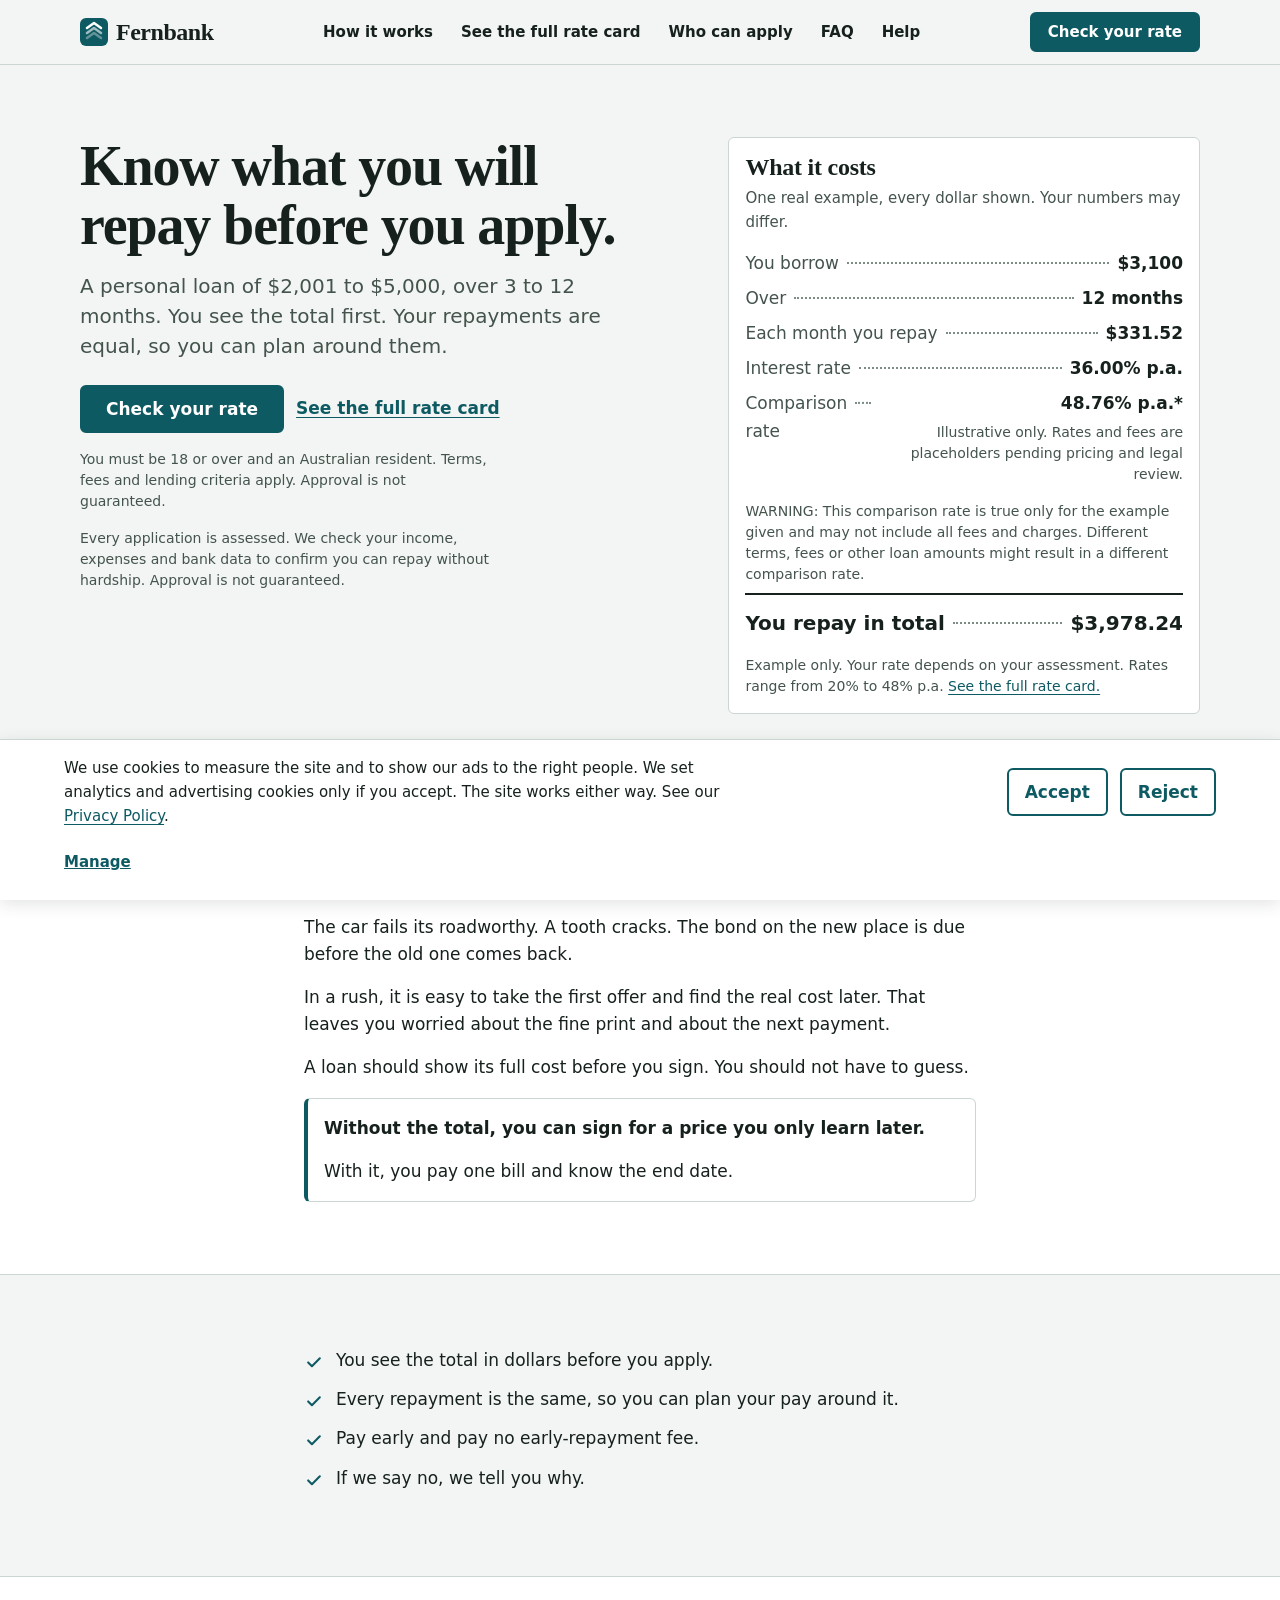
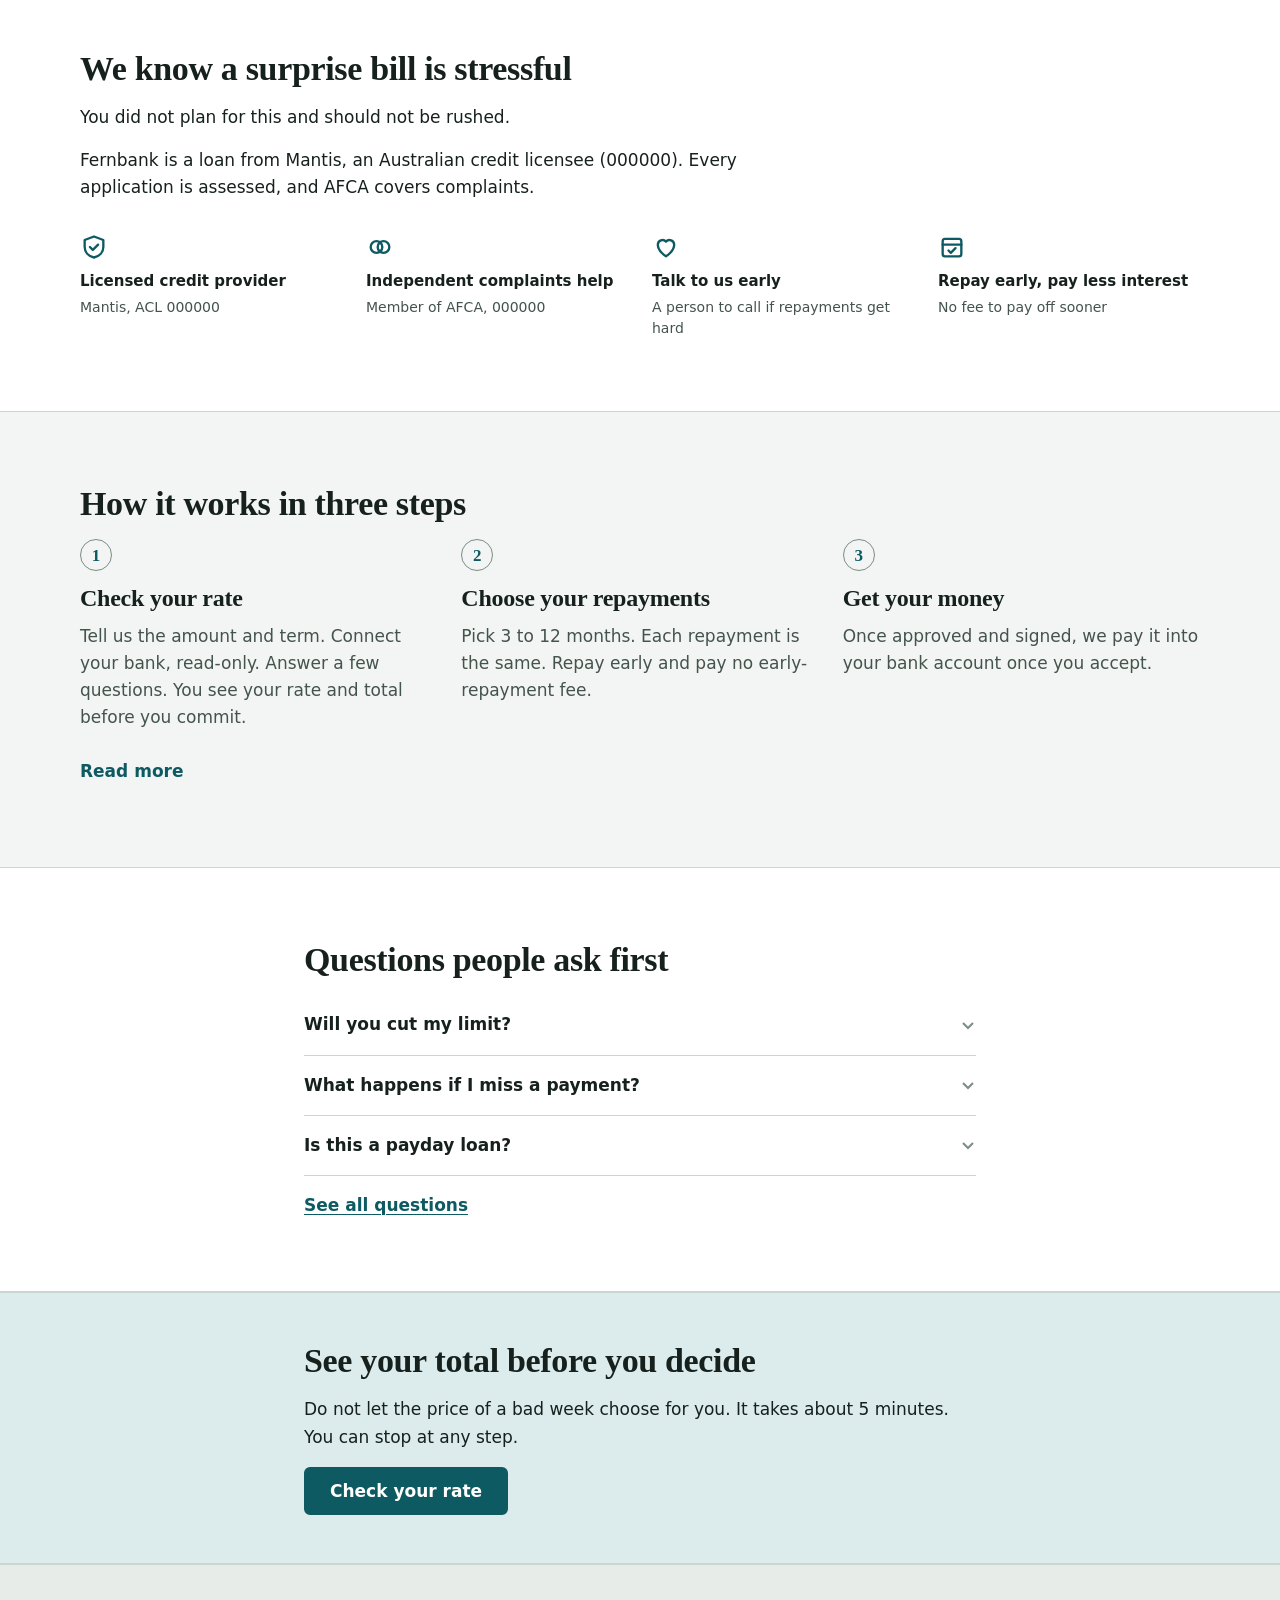
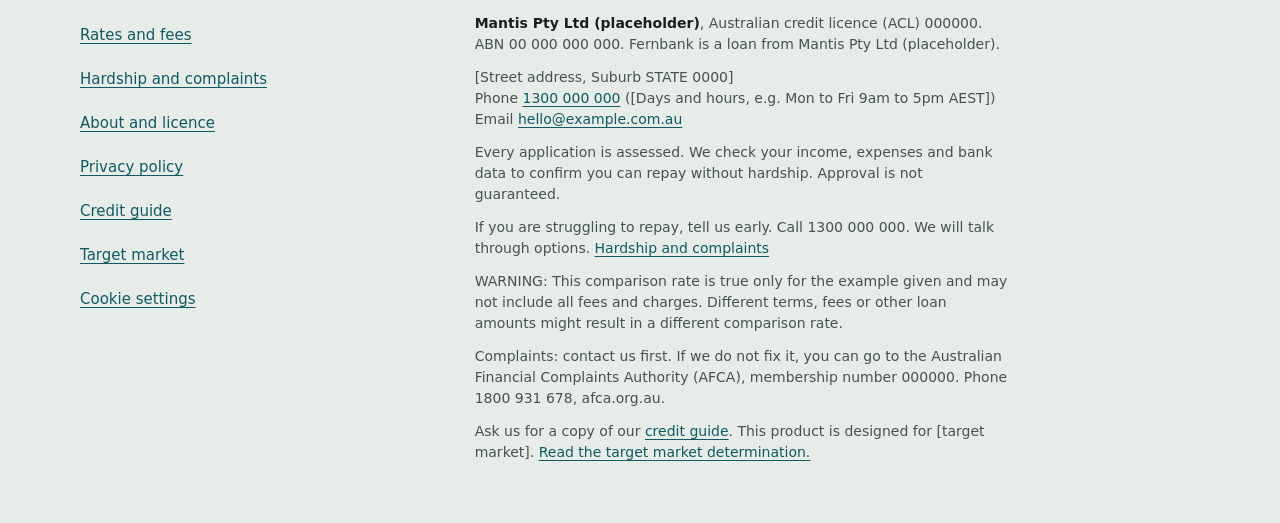
==== docs/index.html @ b968c2d7 "Initial static site: licensed loan landing site for GitHub Pages Spec, design tokens, StoryBrand cop" ====
<!doctype html>
<html lang="en-AU">
<head>
  <meta charset="utf-8">
  <meta name="viewport" content="width=device-width, initial-scale=1, viewport-fit=cover">
  <title>Fernbank personal loan: see the total first</title>
  <meta name="description" content="Borrow $2,001 to $5,000 over 3 to 12 months. See the total you repay before you apply. Every application is assessed.">
  <link rel="canonical" href="https://example.github.io/REPO/">
  <meta property="og:type" content="website">
  <meta property="og:site_name" content="Fernbank">
  <meta property="og:title" content="Fernbank personal loan: see the total first">
  <meta property="og:description" content="Borrow $2,001 to $5,000 over 3 to 12 months. See the total you repay before you apply. Every application is assessed.">
  <meta property="og:url" content="https://example.github.io/REPO/">
  <meta name="twitter:card" content="summary">
  <meta name="referrer" content="strict-origin-when-cross-origin">
  <meta http-equiv="Content-Security-Policy" content="default-src 'self'; script-src 'self' https://connect.facebook.net https://*.googletagmanager.com https://www.googleadservices.com; connect-src 'self' https://www.facebook.com https://*.google-analytics.com https://*.analytics.google.com https://*.googletagmanager.com https://www.google.com https://*.g.doubleclick.net https://www.googleadservices.com https://formspree.io; img-src 'self' data: https://www.facebook.com https://*.google-analytics.com https://*.googletagmanager.com https://www.google.com https://*.g.doubleclick.net https://www.googleadservices.com; style-src 'self' https://fonts.googleapis.com; font-src https://fonts.gstatic.com; base-uri 'self'; form-action 'self' https://formspree.io">
  <link rel="icon" href="data:image/svg+xml,%3Csvg xmlns='http://www.w3.org/2000/svg' viewBox='0 0 64 64'%3E%3Crect width='64' height='64' rx='14' fill='%230E5A63'/%3E%3C/svg%3E">
  <link rel="manifest" href="site.webmanifest">
  <link rel="preconnect" href="https://fonts.googleapis.com">
  <link rel="preconnect" href="https://fonts.gstatic.com" crossorigin>
  <link rel="stylesheet" href="https://fonts.googleapis.com/css2?family=Public+Sans:wght@400;600;700&family=Source+Serif+4:opsz,wght@8..60,600;8..60,700&display=swap">
  <link rel="stylesheet" href="assets/css/tokens.css">
  <link rel="stylesheet" href="assets/css/components.css">
  <script type="application/ld+json">
{
 "@context": "https://schema.org",
 "@type": [
  "Organization",
  "FinancialService"
 ],
 "name": "Fernbank",
 "legalName": "Mantis Pty Ltd (placeholder)",
 "url": "https://example.github.io/REPO/",
 "email": "hello@example.com.au",
 "telephone": "+61-1300-000-000",
 "areaServed": "AU",
 "description": "Personal loans of $2,001 to $5,000 for Australians. Australian credit licence 000000."
}
  </script>
</head>
<body>
<a class="skip-link" href="#main">Skip to main content</a>
<header class="site-header">
  <div class="container site-header__inner">
    <a class="wordmark" href="index.html" data-testid="wordmark"><svg class="wordmark__mark" viewBox="0 0 28 28" aria-hidden="true"><rect width="28" height="28" rx="6"/><g fill="none" stroke-width="2.5" stroke-linecap="round" stroke-linejoin="round"><path d="M7 20l7-5 7 5" opacity=".35"/><path d="M7 15l7-5 7 5" opacity=".6"/><path d="M7 10l7-5 7 5"/></g></svg><span data-cfg="BRAND_NAME">Fernbank</span></a>
    <nav id="site-nav" class="site-nav" aria-label="Main"><ul>
      <li><a href="how-it-works.html">How it works</a></li>
      <li><a href="rates.html">See the full rate card</a></li>
      <li><a href="eligibility.html">Who can apply</a></li>
      <li><a href="faq.html">FAQ</a></li>
      <li><a href="hardship.html">Help</a></li>
    </ul></nav>
    <div class="header-actions">
      <a class="btn btn--primary btn--sm" href="apply.html" data-cta="header-check-rate" data-testid="cta-header">Check your rate</a>
      <button type="button" class="nav-toggle" aria-expanded="false" aria-controls="site-nav" aria-label="Menu" data-testid="nav-toggle"><span class="nav-toggle__bar"></span><span class="nav-toggle__bar"></span><span class="nav-toggle__bar"></span></button>
    </div>
  </div>
</header>
<main id="main" tabindex="-1">
<section class="hero" data-testid="hero"><div class="container hero__grid">
  <div>
    <h1 class="display hero__title">Know what you will repay before you apply.</h1>
    <p class="lede hero__sub">A personal loan of $2,001 to $5,000, over 3 to 12 months. You see the total first. Your repayments are equal, so you can plan around them.</p>
    <!-- [PLACEHOLDER: "equal" assumes monthly repayments] -->
    <div class="hero__actions">
      <a class="btn btn--primary btn--block" href="apply.html" data-cta="hero-check-rate" data-testid="cta-hero">Check your rate</a>
      <a class="link-more" href="rates.html" data-cta="hero-rate-card" data-testid="cta-rate-card">See the full rate card</a>
    </div>
    <p class="hero__note" data-testid="eligibility-statement">You must be 18 or over and an Australian resident. Terms, fees and lending criteria apply. Approval is not guaranteed.</p>
    <p class="hero__note" data-testid="responsible-lending">Every application is assessed. We check your income, expenses and bank data to confirm you can repay without hardship. Approval is not guaranteed.</p>
    <!-- Add "Checking your rate will not affect your credit score" only if Mantis confirms it (open item 6). -->
  </div>
  <div class="cost-strip" data-testid="cost-strip">
    <h2 class="cost-strip__title">What it costs</h2>
    <p class="cost-strip__lead">One real example, every dollar shown. Your numbers may differ.</p>
    <!-- [PLACEHOLDER: all figures are computed in config.js from the spec's rate card] -->
    <dl class="ledger" data-testid="cost-strip-ledger">
  <div class="ledger__row"><dt>You borrow</dt><dd><span data-cfg="EXAMPLE_AMOUNT">$3,100</span></dd></div>
  <div class="ledger__row"><dt>Over</dt><dd><span data-cfg="EXAMPLE_TERM">12 months</span></dd></div>
  <div class="ledger__row"><dt>Each month you repay</dt><dd><span data-cfg="EXAMPLE_MONTHLY">$331.52</span></dd></div>
  <div class="ledger__row"><dt>Interest rate</dt><dd><span data-cfg="RATE_REP">36.00%</span> p.a.</dd></div>
  <div class="ledger__row"><dt>Comparison rate</dt><dd><span data-cfg="COMPARISON_RATE_EXAMPLE">48.76%</span> p.a.* <span class="placeholder-note" data-testid="placeholder-note">Illustrative only. Rates and fees are placeholders pending pricing and legal review.</span></dd></div>
</dl>
    <p class="warn-text" data-testid="comparison-rate-warning">WARNING: This comparison rate is true only for the example given and may not include all fees and charges. Different terms, fees or other loan amounts might result in a different comparison rate.</p>
    <dl class="ledger">
  
</dl>
<dl class="ledger" data-testid="total-repay">
  <div class="ledger__row ledger__row--total"><dt>You repay in total</dt><dd><span data-cfg="EXAMPLE_TOTAL">$3,978.24</span></dd></div>
</dl>
    <p class="cost-strip__foot">Example only. Your rate depends on your assessment. Rates range from <span data-cfg="RATE_MIN">20%</span> to <span data-cfg="RATE_MAX">48%</span> p.a. <a href="rates.html">See the full rate card.</a></p>
  </div>
</div></section>

<section class="section section--surface" data-testid="stakes"><div class="container container--reading">
  <h2>The price of a bad week</h2>
  <p>The car fails its roadworthy. A tooth cracks. The bond on the new place is due before the old one comes back.</p>
  <p>In a rush, it is easy to take the first offer and find the real cost later. That leaves you worried about the fine print and about the next payment.</p>
  <p>A loan should show its full cost before you sign. You should not have to guess.</p>
  <div class="callout">
    <p><strong>Without the total, you can sign for a price you only learn later.</strong></p>
    <p>With it, you pay one bill and know the end date.</p>
  </div>
</div></section>

<section class="section" data-testid="value-stack"><div class="container container--reading">
  <h2 class="visually-hidden">What you get</h2>
  <ul class="tick-list">
    <li>You see the total in dollars before you apply.</li>
    <li>Every repayment is the same, so you can plan your pay around it.</li>
    <li>Pay early and pay no early-repayment fee.</li>
    <li>If we say no, we tell you why.</li>
  </ul>
</div></section>

<section class="section section--surface" data-testid="guide"><div class="container">
  <div class="reading-block">
    <h2>We know a surprise bill is stressful</h2>
    <p>You did not plan for this and should not be rushed.</p>
    <p><span data-cfg="BRAND_NAME">Fernbank</span> is a loan from Mantis, an Australian credit licensee (<span data-cfg="ACL_NUMBER">000000</span>). Every application is assessed, and AFCA covers complaints.</p>
    <!-- Licence appears only here (trust row), in the footer and on the about page. [VERIFY: counsel] No reviews, stars or counts until Mantis supplies verified links (spec s 8). -->
  </div>
  <ul class="trust-row" data-testid="trust-row">
  <li class="trust-item" data-testid="trust-licence"><svg class="trust-item__icon" viewBox="0 0 24 24" aria-hidden="true"><path d="M12 3l8 3v6c0 4.5-3.2 8-8 9-4.8-1-8-4.5-8-9V6z"/><path d="M8.5 12l2.5 2.5L15.5 10"/></svg><strong class="trust-item__title">Licensed credit provider</strong><span class="trust-item__text">Mantis, ACL <span data-cfg="ACL_NUMBER">000000</span></span></li>
  <li class="trust-item" data-testid="trust-afca"><svg class="trust-item__icon" viewBox="0 0 24 24" aria-hidden="true"><circle cx="9" cy="12" r="5"/><circle cx="15" cy="12" r="5"/></svg><strong class="trust-item__title">Independent complaints help</strong><span class="trust-item__text">Member of AFCA, <span data-cfg="AFCA_MEMBER_NO">000000</span></span></li>
  <li class="trust-item" data-testid="trust-hardship"><svg class="trust-item__icon" viewBox="0 0 24 24" aria-hidden="true"><path d="M12 20s-7-4.4-7-10a4 4 0 017-2.6A4 4 0 0119 10c0 5.6-7 10-7 10z"/></svg><strong class="trust-item__title">Talk to us early</strong><span class="trust-item__text">A person to call if repayments get hard</span></li>
  <li class="trust-item" data-testid="trust-repay"><svg class="trust-item__icon" viewBox="0 0 24 24" aria-hidden="true"><rect x="4" y="5" width="16" height="15" rx="2"/><path d="M4 10h16"/><path d="M9 15l2 2 4-4"/></svg><strong class="trust-item__title">Repay early, pay less interest</strong><span class="trust-item__text">No fee to pay off sooner</span></li>
</ul>
  <div class="reviews-placeholder" data-testid="reviews-placeholder"><!-- Reviews component: hidden until Mantis supplies verified Trustpilot or ProductReview links. No quotes, stars or counts. --></div>
</div></section>

<section class="section" data-testid="plan"><div class="container">
  <h2>How it works in three steps</h2>
  <ol class="steps">
    <li class="step"><span class="step__num" aria-hidden="true">1</span><h3 class="step__title">Check your rate</h3><p class="step__text">Tell us the amount and term. Connect your bank, read-only. Answer a few questions. You see your rate and total before you commit.</p></li>
    <li class="step"><span class="step__num" aria-hidden="true">2</span><h3 class="step__title">Choose your repayments</h3><p class="step__text">Pick 3 to 12 months. Each repayment is the same. Repay early and pay no early-repayment fee.</p></li>
    <li class="step"><span class="step__num" aria-hidden="true">3</span><h3 class="step__title">Get your money</h3><p class="step__text">Once approved and signed, <span data-cfg="FUNDS_TIME">we pay it into your bank account once you accept</span>.</p><!-- [PLACEHOLDER: state a time only if measured; else "We pay it into your bank account once you accept."] --></li>
  </ol>
  <details class="read-more reading-block" data-testid="read-more">
    <summary>Read more</summary>
    <p><span data-cfg="BRAND_NAME">Fernbank</span> is a personal loan of $2,001 to $5,000 from Mantis, over 3 to 12 months with equal repayments. Your rate is set from your income and spending, and your credit history where we use it. Every application is assessed. You see the rate, repayment and total before you accept. Repay early with no fee.</p>
    <!-- [open item 6: confirm assessment inputs] -->
  </details>
</div></section>

<section class="section section--surface" data-testid="faq-teaser"><div class="container container--reading">
  <h2>Questions people ask first</h2>
  <details class="faq__item" data-testid="faq-item">
  <summary class="faq__q"><span>Will you cut my limit?</span><svg class="faq__chevron" viewBox="0 0 16 16" aria-hidden="true"><path d="M3 6l5 5 5-5"/></svg></summary>
  <div class="faq__a"><p>No. Your loan amount is set in your contract. We cannot reduce it or call it back once you accept, as long as you keep to the contract.</p></div><!-- [VERIFY: counsel] -->
</details>
<details class="faq__item" data-testid="faq-item">
  <summary class="faq__q"><span>What happens if I miss a payment?</span><svg class="faq__chevron" viewBox="0 0 16 16" aria-hidden="true"><path d="M3 6l5 5 5-5"/></svg></summary>
  <div class="faq__a"><p>Tell us early. Call <span data-cfg="PHONE">1300 000 000</span>. You may pay a late fee of <span data-cfg="LATE_FEE">[$ amount, or None]</span> and interest on the unpaid amount. We will talk through options, such as a new date. You can go to AFCA if you disagree.</p></div><!-- [PLACEHOLDER fees; OPS options] -->
</details>
<details class="faq__item" data-testid="faq-item">
  <summary class="faq__q"><span>Is this a payday loan?</span><svg class="faq__chevron" viewBox="0 0 16 16" aria-hidden="true"><path d="M3 6l5 5 5-5"/></svg></summary>
  <div class="faq__a"><p>It is a personal loan of $2,001 to $5,000 over 3 to 12 months, with equal repayments. You repay it with interest and fees. It is not an advance on your next pay.</p></div><!-- [VERIFY: counsel before any flat "No"] -->
</details>
  <p class="faq-more"><a class="link-more" href="faq.html">See all questions</a></p>
</div></section>

<section class="cta-band" data-testid="cta-band"><div class="container container--reading">
  <h2>See your total before you decide</h2>
  <p>Do not let the price of a bad week choose for you. It takes about <span data-cfg="APPLY_MINUTES">5</span> minutes. You can stop at any step. <!-- [PLACEHOLDER: measure the minutes] --></p>
  <a class="btn btn--primary" href="apply.html" data-cta="closing" data-testid="cta-closing">Check your rate</a>
</div></section>
</main>
<footer class="site-footer" data-testid="site-footer">
  <div class="container footer__grid">
    <div class="footer__links">
      <nav aria-label="Footer"><ul>
        <li><a href="rates.html">Rates and fees</a></li>
        <li><a href="hardship.html">Hardship and complaints</a></li>
        <li><a href="about.html">About and licence</a></li>
        <li><a href="privacy.html">Privacy policy</a></li>
        <li><a href="credit-guide.html">Credit guide</a></li>
        <li><a href="tmd.html">Target market</a></li>
        <li><button type="button" data-consent-open data-testid="cookie-settings">Cookie settings</button></li>
      </ul></nav>
    </div>
    <div class="footer__legal">
      <p data-testid="footer-licence"><strong><span data-cfg="LEGAL_ENTITY">Mantis Pty Ltd (placeholder)</span></strong>, Australian credit licence (ACL) <span data-cfg="ACL_NUMBER">000000</span>. ABN <span data-cfg="ABN">00 000 000 000</span>. <span data-cfg="BRAND_NAME">Fernbank</span> is a loan from <span data-cfg="LEGAL_ENTITY">Mantis Pty Ltd (placeholder)</span>.</p>
      <address><span data-cfg="ADDRESS">[Street address, Suburb STATE 0000]</span><br>Phone <a href="tel:1300000000" data-cfg-href="tel:{PHONE_TEL}"><span data-cfg="PHONE">1300 000 000</span></a> (<span data-cfg="HOURS">[Days and hours, e.g. Mon to Fri 9am to 5pm AEST]</span>)<br>Email <a href="mailto:hello@example.com.au" data-cfg-href="mailto:{EMAIL}"><span data-cfg="EMAIL">hello@example.com.au</span></a></address>
      <p data-testid="footer-assessment">Every application is assessed. We check your income, expenses and bank data to confirm you can repay without hardship. Approval is not guaranteed.</p>
      <p data-testid="footer-hardship">If you are struggling to repay, tell us early. Call <span data-cfg="PHONE">1300 000 000</span>. We will talk through options. <a href="hardship.html">Hardship and complaints</a></p>
      <p data-testid="footer-warning">WARNING: This comparison rate is true only for the example given and may not include all fees and charges. Different terms, fees or other loan amounts might result in a different comparison rate.</p>
      <p data-testid="footer-afca">Complaints: contact us first. If we do not fix it, you can go to the Australian Financial Complaints Authority (AFCA), membership number <span data-cfg="AFCA_MEMBER_NO">000000</span>. Phone <span data-cfg="AFCA_PHONE">1800 931 678</span>, <span data-cfg="AFCA_WEB">afca.org.au</span>. <!-- [VERIFY: AFCA details before publishing] --></p>
      <p data-testid="footer-tmd">Ask us for a copy of our <a href="credit-guide.html">credit guide</a>. This product is designed for [target market]. <a href="tmd.html">Read the target market determination.</a> <!-- [PLACEHOLDER: target market text from the final TMD; VERIFY: counsel] --></p>
    </div>
  </div>
</footer>
<div class="consent" role="dialog" aria-label="Cookies" data-consent-banner data-testid="consent-banner" hidden>
  <div class="consent__inner">
    <p>We use cookies to measure the site and to show our ads to the right people. We set analytics and advertising cookies only if you accept. The site works either way. See our <a href="privacy.html">Privacy Policy</a>.</p>
    <!-- [VERIFY: counsel] consent wording -->
    <div class="consent__buttons">
      <button type="button" class="btn btn--secondary" data-consent="accept" data-testid="consent-accept">Accept</button>
      <button type="button" class="btn btn--secondary" data-consent="reject" data-testid="consent-reject">Reject</button>
    </div>
    <button type="button" class="consent__manage" data-consent="manage" aria-expanded="false" data-testid="consent-manage">Manage</button>
    <div class="consent__prefs" data-consent-prefs hidden>
      <div class="check"><input type="checkbox" id="consent-analytics"><label for="consent-analytics">Analytics</label></div>
      <div class="check"><input type="checkbox" id="consent-ads"><label for="consent-ads">Advertising</label></div>
      <button type="button" class="btn btn--secondary" data-consent="save" data-testid="consent-save">Save choices</button>
    </div>
  </div>
</div>
<script src="assets/js/config.js" defer></script>
<script src="assets/js/analytics.js" defer></script>
</body>
</html>
---- docs/assets/css/tokens.css ----
/* Fernbank design tokens and base styles. Brand name is a placeholder: it appears only in HTML/JS config, never here.
   Fonts are loaded by <link> in each page head (see team/02_design_system.md), not @import, to avoid a render-blocking chain.
   Component layout lives in a second file (components.css). */

:root {
  color-scheme: light dark;

  /* Colour: light. Neutrals lean green-grey (hue ~150). Contrast ratios are in team/02_design_system.md. */
  --bg: #F2F5F3;
  --surface: #FFFFFF;
  --surface-sunk: #E7ECE9;
  --text: #16211D;
  --text-2: #44544C;
  --border: #CBD6D0;
  --border-strong: #7C8D84;      /* 3:1 on --bg: input borders, icons */
  --accent: #0E5A63;             /* primary actions, links */
  --accent-hover: #0A4850;
  --accent-ink: #FFFFFF;         /* label on --accent */
  --accent-text: #0E5A63;        /* accent used as text on --bg/--surface */
  --accent-soft: #DCEBEC;
  --success: #1B6B3A;
  --success-bg: #E3F1E7;
  --warning: #7A4A00;
  --warning-bg: #FBEED2;
  --danger: #A32B20;             /* form errors; not a brand colour */
  --danger-bg: #FBE6E3;
  --chart-neutral: #6F8178;
  --focus: #0E5A63;
  --overlay: rgba(22, 33, 29, 0.5);

  /* Type */
  --font-body: "Public Sans", system-ui, -apple-system, "Segoe UI", Roboto, "Helvetica Neue", Arial, sans-serif;
  --font-display: "Source Serif 4", "Iowan Old Style", Georgia, "Times New Roman", serif;
  --fs-xs: 0.875rem;   /* 14px: legal text never goes below this */
  --fs-sm: 0.9375rem;
  --fs-base: 1.0625rem;
  --fs-lg: 1.25rem;
  --fs-h3: 1.375rem;
  --fs-h2: 1.75rem;
  --fs-h1: 2.125rem;
  --fs-display: 2.5rem;
  --lh-tight: 1.15;
  --lh-snug: 1.3;
  --lh-body: 1.6;
  --measure: 66ch;

  /* Spacing (4px base) */
  --space-1: 0.25rem;
  --space-2: 0.5rem;
  --space-3: 0.75rem;
  --space-4: 1rem;
  --space-5: 1.5rem;
  --space-6: 2rem;
  --space-7: 3rem;
  --space-8: 4.5rem;
  --space-9: 6rem;

  /* Shape and layout */
  --radius: 6px;
  --border-width: 1px;
  --shadow-pop: 0 4px 16px rgba(22, 33, 29, 0.12);  /* the only shadow: menus, banner, dialogs */
  --container-max: 72rem;
  --reading-max: 44rem;
  --gutter: max(1rem, env(safe-area-inset-left, 0px));
  --gutter-r: max(1rem, env(safe-area-inset-right, 0px));
  --tap: 3rem;          /* 48px minimum target height */
  --ease: 160ms ease-out;
}

/* Dark: follows the system unless the page is forced light. */
@media (prefers-color-scheme: dark) {
  :root:not([data-theme="light"]) {
    --bg: #101714;
    --surface: #18211D;
    --surface-sunk: #0C120F;
    --text: #E8EFEB;
    --text-2: #A9B8B0;
    --border: #2B3832;
    --border-strong: #6A7C73;
    --accent: #5FC1CB;
    --accent-hover: #86D3DB;
    --accent-ink: #0B1512;
    --accent-text: #5FC1CB;
    --accent-soft: #17313A;
    --success: #7FD39A;
    --success-bg: #16301F;
    --warning: #F0C46A;
    --warning-bg: #33260A;
    --danger: #FF9A8E;
    --danger-bg: #3A1814;
    --chart-neutral: #8A9C93;
    --focus: #86D3DB;
    --overlay: rgba(0, 0, 0, 0.6);
    --shadow-pop: 0 4px 16px rgba(0, 0, 0, 0.5);
  }
}
:root[data-theme="dark"] {
  --bg: #101714;
  --surface: #18211D;
  --surface-sunk: #0C120F;
  --text: #E8EFEB;
  --text-2: #A9B8B0;
  --border: #2B3832;
  --border-strong: #6A7C73;
  --accent: #5FC1CB;
  --accent-hover: #86D3DB;
  --accent-ink: #0B1512;
  --accent-text: #5FC1CB;
  --accent-soft: #17313A;
  --success: #7FD39A;
  --success-bg: #16301F;
  --warning: #F0C46A;
  --warning-bg: #33260A;
  --danger: #FF9A8E;
  --danger-bg: #3A1814;
  --chart-neutral: #8A9C93;
  --focus: #86D3DB;
  --overlay: rgba(0, 0, 0, 0.6);
  --shadow-pop: 0 4px 16px rgba(0, 0, 0, 0.5);
}

@media (min-width: 48em) {
  :root {
    --fs-h3: 1.5rem;
    --fs-h2: 2.125rem;
    --fs-h1: 2.75rem;
    --fs-display: 3.5rem;
  }
}

/* Base */
*, *::before, *::after { box-sizing: border-box; }

html {
  -webkit-text-size-adjust: 100%;
  text-size-adjust: 100%;
  scroll-padding-top: 5rem;
}

body {
  margin: 0;
  min-width: 20rem;
  overflow-x: hidden;
  background: var(--bg);
  color: var(--text);
  font-family: var(--font-body);
  font-size: var(--fs-base);
  line-height: var(--lh-body);
  font-variant-numeric: tabular-nums;
  -webkit-font-smoothing: antialiased;
}

img, svg, video { max-width: 100%; height: auto; }
svg { flex-shrink: 0; }

h1, h2, h3, h4 {
  margin: 0 0 var(--space-4);
  font-family: var(--font-display);
  font-weight: 700;
  letter-spacing: -0.01em;
  color: var(--text);
  text-wrap: balance;
}
h1 { font-size: var(--fs-h1); line-height: var(--lh-tight); }
h2 { font-size: var(--fs-h2); line-height: var(--lh-tight); }
h3 { font-size: var(--fs-h3); line-height: var(--lh-snug); font-weight: 600; }
h4 { font-size: var(--fs-lg); line-height: var(--lh-snug); font-weight: 600; }
.display { font-size: var(--fs-display); line-height: 1.05; letter-spacing: -0.02em; }

p, ul, ol, dl { margin: 0 0 var(--space-4); }
p, li, dd { max-width: var(--measure); }
.lede { font-size: var(--fs-lg); line-height: 1.5; color: var(--text-2); }
.small, small { font-size: var(--fs-xs); line-height: 1.5; }
.muted { color: var(--text-2); }
strong, b { font-weight: 700; }

a {
  color: var(--accent-text);
  text-decoration: underline;
  text-underline-offset: 0.2em;
  text-decoration-thickness: 1px;
}
a:hover { text-decoration-thickness: 2px; }

hr { border: 0; border-top: var(--border-width) solid var(--border); margin: var(--space-6) 0; }

/* Layout primitives */
.container {
  width: 100%;
  max-width: var(--container-max);
  margin-inline: auto;
  padding-inline: var(--gutter) var(--gutter-r);
}
.container--reading { max-width: var(--reading-max); }

.card {
  background: var(--surface);
  border: var(--border-width) solid var(--border);
  border-radius: var(--radius);
  padding: var(--space-5);
}

.table-wrap {
  overflow-x: auto;
  -webkit-overflow-scrolling: touch;
  border: var(--border-width) solid var(--border);
  border-radius: var(--radius);
  background: var(--surface);
}
.table-wrap:focus-visible { outline-offset: 0; }
table { border-collapse: collapse; width: 100%; font-size: var(--fs-sm); }
th, td { padding: var(--space-3) var(--space-4); text-align: left; border-bottom: var(--border-width) solid var(--border); vertical-align: top; }
th { font-weight: 600; color: var(--text-2); white-space: nowrap; }
tbody tr:last-child > *, tfoot tr:last-child > * { border-bottom: 0; }
td.num, th.num { text-align: right; white-space: nowrap; }
tfoot th, tfoot td { font-weight: 700; color: var(--text); border-top: 2px solid var(--text); }

/* Buttons */
.btn {
  display: inline-flex;
  align-items: center;
  justify-content: center;
  gap: var(--space-2);
  min-height: var(--tap);
  padding: 0.75rem 1.5rem;
  border: 2px solid transparent;
  border-radius: var(--radius);
  font: 600 var(--fs-base)/1.2 var(--font-body);
  text-decoration: none;
  cursor: pointer;
  transition: background-color var(--ease), border-color var(--ease), color var(--ease);
  -webkit-tap-highlight-color: transparent;
}
.btn:hover { text-decoration: none; }
.btn--primary { background: var(--accent); color: var(--accent-ink); border-color: var(--accent); }
.btn--primary:hover { background: var(--accent-hover); border-color: var(--accent-hover); }
.btn--secondary { background: transparent; color: var(--accent-text); border-color: var(--accent-text); }
.btn--secondary:hover { background: var(--accent-soft); }
.btn--block { display: flex; width: 100%; }
.btn[disabled], .btn[aria-disabled="true"] {
  background: var(--surface-sunk);
  border-color: var(--border);
  color: var(--text-2);
  cursor: not-allowed;
}

/* Form controls */
label, .label { display: block; margin-bottom: var(--space-2); font-weight: 600; font-size: var(--fs-sm); color: var(--text); }
.hint { display: block; margin-top: var(--space-1); font-size: var(--fs-xs); color: var(--text-2); font-weight: 400; }

input[type="text"], input[type="email"], input[type="tel"], input[type="number"],
input[type="date"], input[type="password"], select, textarea {
  display: block;
  width: 100%;
  min-height: var(--tap);
  padding: 0.625rem 0.875rem;
  background: var(--surface);
  color: var(--text);
  border: var(--border-width) solid var(--border-strong);
  border-radius: var(--radius);
  font: 400 1rem/1.4 var(--font-body);   /* 16px minimum stops iOS focus zoom */
  appearance: none;
  -webkit-appearance: none;
}
select {
  padding-right: 2.5rem;
  background-image: url("data:image/svg+xml,%3Csvg xmlns='http://www.w3.org/2000/svg' width='12' height='8' viewBox='0 0 12 8'%3E%3Cpath d='M1 1.5l5 5 5-5' fill='none' stroke='%237C8D84' stroke-width='2'/%3E%3C/svg%3E");
  background-repeat: no-repeat;
  background-position: right 0.875rem center;
}
textarea { min-height: 7rem; resize: vertical; }
::placeholder { color: var(--text-2); opacity: 0.8; }

input[type="checkbox"], input[type="radio"] {
  width: 1.5rem; height: 1.5rem; margin: 0;
  accent-color: var(--accent);
  flex-shrink: 0;
}

input[aria-invalid="true"], select[aria-invalid="true"], textarea[aria-invalid="true"] {
  border-color: var(--danger);
  border-width: 2px;
}
.field-error { margin-top: var(--space-1); font-size: var(--fs-sm); font-weight: 600; color: var(--danger); }
.field-success { margin-top: var(--space-1); font-size: var(--fs-sm); font-weight: 600; color: var(--success); }
:disabled { cursor: not-allowed; }
input:disabled, select:disabled, textarea:disabled { background: var(--surface-sunk); color: var(--text-2); }

/* Focus: 3px ring with offset, visible on keyboard focus only */
:focus-visible {
  outline: 3px solid var(--focus);
  outline-offset: 2px;
}
input:focus-visible, select:focus-visible, textarea:focus-visible { outline-offset: 0; }
:focus:not(:focus-visible) { outline: none; }

.visually-hidden {
  position: absolute !important;
  width: 1px; height: 1px;
  margin: -1px; padding: 0;
  overflow: hidden;
  clip: rect(0 0 0 0);
  clip-path: inset(50%);
  white-space: nowrap;
  border: 0;
}
.skip-link {
  position: absolute; left: var(--space-4); top: -4rem;
  padding: var(--space-3) var(--space-4);
  background: var(--accent); color: var(--accent-ink);
  border-radius: var(--radius); z-index: 100;
}
.skip-link:focus { top: var(--space-3); }

::selection { background: var(--accent-soft); color: var(--text); }

@media (prefers-reduced-motion: reduce) {
  *, *::before, *::after {
    animation-duration: 0.01ms !important;
    animation-iteration-count: 1 !important;
    transition-duration: 0.01ms !important;
    scroll-behavior: auto !important;
  }
}
---- docs/assets/css/components.css ----
/* Components and layout. Tokens and base styles are in tokens.css; class names follow team/02_design_system.md.
   Mobile first: min-width queries only (40em, 48em, 64em). No brand name in this file. */

[hidden] { display: none !important; }
main:focus { outline: none; }

/* ---------- Layout helpers ---------- */
.section { padding-block: var(--space-7); }
.section--surface { background: var(--surface); border-block: 1px solid var(--border); }
.section--sunk { background: var(--surface-sunk); }
.section--flush { padding-top: 0; }
.legal--gap { margin-top: var(--space-4); }
.hint--gap { margin-bottom: var(--space-4); }
.check--gap { margin-top: var(--space-4); }
.section > .container > :last-child { margin-bottom: 0; }
.page-head { padding-block: var(--space-7) var(--space-5); }
.page-head h1 { margin-bottom: var(--space-3); }
.prose > * + h2 { margin-top: var(--space-7); }
.prose > * + h3 { margin-top: var(--space-6); }
.prose ul, .prose ol { padding-left: 1.25rem; }
.prose li { margin-bottom: var(--space-2); }
.stack > * + * { margin-top: var(--space-4); }
.grid-2 { display: grid; gap: var(--space-5); }
.tick-list { list-style: none; padding: 0; }
.tick-list li { position: relative; padding-left: 2rem; margin-bottom: var(--space-3); }
.tick-list li::before { content: ""; position: absolute; left: 0; top: 0.3em; width: 1.25rem; height: 1.25rem; background: var(--accent-text);
  -webkit-mask: url("data:image/svg+xml,%3Csvg xmlns='http://www.w3.org/2000/svg' viewBox='0 0 24 24'%3E%3Cpath d='M5 12.5l4.5 4.5L19 7.5' fill='none' stroke='black' stroke-width='2.5' stroke-linecap='round' stroke-linejoin='round'/%3E%3C/svg%3E") center/contain no-repeat;
  mask: url("data:image/svg+xml,%3Csvg xmlns='http://www.w3.org/2000/svg' viewBox='0 0 24 24'%3E%3Cpath d='M5 12.5l4.5 4.5L19 7.5' fill='none' stroke='black' stroke-width='2.5' stroke-linecap='round' stroke-linejoin='round'/%3E%3C/svg%3E") center/contain no-repeat; }
.legal { font-size: var(--fs-xs); line-height: 1.5; color: var(--text-2); }
.warn-text { font-size: var(--fs-xs); line-height: 1.5; color: var(--text-2); margin: var(--space-3) 0 0; }
.cta-row { display: flex; flex-direction: column; gap: var(--space-3); margin-top: var(--space-5); }
.link-more { font-weight: 600; }
.reading-block { max-width: var(--reading-max); }
.faq-more { margin-top: var(--space-4); }

/* ---------- Header ---------- */
.site-header { position: sticky; top: 0; z-index: 50; background: var(--bg); border-bottom: 1px solid var(--border); padding-block: var(--space-3); }
.site-header__inner { display: flex; align-items: center; justify-content: space-between; gap: var(--space-3); min-height: 2.5rem; }
.header-actions { display: flex; align-items: center; gap: var(--space-2); }
.wordmark { display: inline-flex; align-items: center; gap: 8px; color: var(--text); text-decoration: none; font-family: var(--font-display); font-weight: 700; font-size: 1.5rem; letter-spacing: -0.02em; line-height: 1; }
.wordmark:hover { text-decoration: none; color: var(--accent-text); }
.wordmark__mark { width: 28px; height: 28px; }
.wordmark__mark rect { fill: var(--accent); }
.wordmark__mark path { stroke: var(--accent-ink); }
.btn--sm { min-height: 2.5rem; padding: 0.5rem 1rem; font-size: var(--fs-sm); }

/* ---------- Nav: a plain list without JS; a panel under the header with JS below 48em ---------- */
.nav-toggle { display: none; width: var(--tap); height: var(--tap); padding: 0; background: transparent; border: 0; border-radius: var(--radius); cursor: pointer; align-items: center; justify-content: center; flex-direction: column; gap: 5px; }
.nav-toggle__bar { display: block; width: 22px; height: 2px; background: var(--text); }
.js .nav-toggle { display: inline-flex; }
.site-nav ul { list-style: none; margin: 0; padding: 0; }
.site-nav li { max-width: none; margin: 0; }
.site-nav a { display: flex; align-items: center; min-height: 3rem; padding-inline: var(--gutter); color: var(--text); text-decoration: none; font-weight: 600; }
.site-nav a:hover { color: var(--accent-text); }
.site-nav a[aria-current="page"] { color: var(--accent-text); text-decoration: underline; text-underline-offset: 0.3em; }
.site-header__inner { flex-wrap: wrap; }
.site-nav { order: 3; flex-basis: 100%; }
.js .site-nav { display: none; position: absolute; top: 100%; left: 0; right: 0; background: var(--surface); box-shadow: var(--shadow-pop); border-bottom: 1px solid var(--border); }
.js .site-nav.is-open { display: block; }
.js .site-nav a { min-height: 3.5rem; font-size: var(--fs-lg); border-top: 1px solid var(--border); }

/* ---------- Hero and cost strip ---------- */
.hero { padding-block: var(--space-7); }
.hero__grid > *, .grid-2 > * { min-width: 0; }
.hero__grid { display: grid; gap: var(--space-6); align-items: start; }
.hero__title { margin-bottom: var(--space-4); }
.hero__sub { margin-bottom: var(--space-5); }
.hero__actions { display: flex; flex-direction: column; gap: var(--space-3); margin-bottom: var(--space-4); }
.hero__note { font-size: var(--fs-xs); line-height: 1.5; color: var(--text-2); max-width: 46ch; }
.cost-strip { background: var(--surface); border: 1px solid var(--border); border-radius: var(--radius); padding: var(--space-4); }
.cost-strip__title { font-size: var(--fs-h3); margin-bottom: var(--space-1); }
.cost-strip__lead { font-size: var(--fs-sm); color: var(--text-2); margin-bottom: var(--space-3); }
.cost-strip__foot { font-size: var(--fs-xs); line-height: 1.5; color: var(--text-2); margin: var(--space-3) 0 0; }

/* The ledger line: label ........ figure */
.ledger { margin: 0; }
.ledger__row { display: flex; align-items: baseline; gap: var(--space-2); padding-block: var(--space-1); max-width: none; }
.ledger dt { color: var(--text-2); margin: 0; }
.ledger dd { margin: 0; color: var(--text); font-weight: 600; text-align: right; max-width: none; }
.ledger__fill { flex: 1; min-width: 1rem; border-bottom: 2px dotted var(--border-strong); transform: translateY(-0.3em); }
/* The dotted leader is a dt pseudo-element: a stray span inside <dl><div> is invalid HTML. */
.ledger__row dt { display: flex; flex: 1; align-items: baseline; gap: var(--space-2); }
.ledger__row dt::after { content: ""; flex: 1; min-width: 1rem; border-bottom: 2px dotted var(--border-strong); transform: translateY(-0.3em); }
.ledger__row--total { margin-top: var(--space-2); padding-top: var(--space-3); border-top: 2px solid var(--text); font-size: var(--fs-lg); }
.ledger__row--total dt { color: var(--text); font-weight: 700; }
.ledger__row--total dd { font-weight: 700; }
.ledger__row + .warn-text { margin-top: var(--space-1); }

/* ---------- Rate card ---------- */
.rate-card.card { padding: var(--space-5); }
.rate-card__title { margin-bottom: var(--space-4); font-size: var(--fs-h3); font-weight: 600; }
.rate-card h3:not(.rate-card__title) { margin: var(--space-5) 0 var(--space-2); font-size: var(--fs-lg); font-weight: 600; }
.rate-card__foot { font-size: var(--fs-xs); line-height: 1.5; color: var(--text-2); margin: var(--space-3) 0 0; }
.rate-table { min-width: 17rem; }
.rate-table th[scope="row"] { color: var(--text); font-weight: 400; white-space: normal; max-width: 12rem; }
.rate-table tfoot th { font-weight: 700; }

/* ---------- Steps ---------- */
.steps { list-style: none; padding: 0; margin: 0; display: grid; gap: var(--space-5); }
.step { max-width: none; }
.step__num { display: flex; align-items: center; justify-content: center; width: 2rem; height: 2rem; border: 1px solid var(--border-strong); border-radius: 50%; font-family: var(--font-display); font-weight: 700; color: var(--accent-text); margin-bottom: var(--space-3); }
.step__title { margin-bottom: var(--space-2); font-size: var(--fs-h3); font-weight: 600; line-height: var(--lh-snug); }
.step__text { color: var(--text-2); }

/* ---------- Trust row ---------- */
.trust-row { list-style: none; padding: 0; margin: var(--space-6) 0 0; display: grid; grid-template-columns: 1fr 1fr; gap: var(--space-5); }
.trust-item { display: flex; flex-direction: column; gap: var(--space-1); max-width: none; }
.trust-item__icon { width: 28px; height: 28px; stroke: var(--accent-text); fill: none; stroke-width: 2; stroke-linecap: round; stroke-linejoin: round; margin-bottom: var(--space-1); }
.trust-item__title { font-size: var(--fs-sm); font-weight: 600; }
.trust-item__text { font-size: var(--fs-xs); color: var(--text-2); line-height: 1.5; }

/* ---------- FAQ accordion ---------- */
.faq__item { border-bottom: 1px solid var(--border); max-width: var(--reading-max); }
.faq__q { display: flex; align-items: center; justify-content: space-between; gap: var(--space-4); min-height: 56px; padding: var(--space-4) 0; font-size: var(--fs-base); font-weight: 600; list-style: none; cursor: pointer; }
.faq__q::-webkit-details-marker { display: none; }
.faq__q:hover { color: var(--accent-text); }
.faq__chevron { width: 16px; height: 16px; fill: none; stroke: var(--border-strong); stroke-width: 2; transition: transform var(--ease); }
.faq__item[open] .faq__chevron { transform: rotate(180deg); }
.faq__a { padding: 0 0 var(--space-4); color: var(--text-2); }
.faq__a p:last-child { margin-bottom: 0; }

/* ---------- Radio-ish stacks, callouts, CTA band ---------- */
.callout { padding: var(--space-4); border: 1px solid var(--border); border-left: 4px solid var(--accent); border-radius: var(--radius); background: var(--surface); }
.callout > :last-child { margin-bottom: 0; }
.cta-band { background: var(--accent-soft); border-block: 1px solid var(--border); padding-block: var(--space-7); }
.cta-band > .container > :last-child { margin-bottom: 0; }
.read-more summary { cursor: pointer; font-weight: 600; color: var(--accent-text); min-height: var(--tap); display: flex; align-items: center; }
.reviews-placeholder { display: none; } /* hidden until Mantis supplies verified review links (spec s 8) */

/* ---------- Footer ---------- */
.site-footer { background: var(--surface-sunk); border-top: 1px solid var(--border); padding-block: var(--space-7); color: var(--text-2); }
.footer__grid { display: grid; gap: var(--space-6); }
.footer__links ul { list-style: none; padding: 0; margin: 0; }
.footer__links li { max-width: none; }
.footer__links a, .footer__links button { display: inline-flex; align-items: center; min-height: 2.75rem; font-size: var(--fs-sm); }
.footer__links button { background: none; border: 0; padding: 0; color: var(--accent-text); text-decoration: underline; text-underline-offset: 0.2em; font-family: inherit; cursor: pointer; }
.footer__legal p, .footer__legal address { font-size: var(--fs-xs); line-height: 1.5; color: var(--text-2); max-width: 60ch; font-style: normal; margin-bottom: var(--space-3); }
.footer__legal strong { color: var(--text); }

/* ---------- Forms (apply) ---------- */
.field { margin-bottom: var(--space-5); }
fieldset { border: 0; margin: 0; padding: 0; min-width: 0; }
legend { padding: 0; }
.apply-card { max-width: 40rem; }
.field-error, .field-success { display: flex; align-items: flex-start; gap: var(--space-2); }
.field-error:empty { display: none; }
.field-error::before, .alert__icon { content: ""; flex-shrink: 0; width: 16px; height: 16px; margin-top: 0.2em; background: currentColor;
  -webkit-mask: url("data:image/svg+xml,%3Csvg xmlns='http://www.w3.org/2000/svg' viewBox='0 0 24 24'%3E%3Cpath d='M12 3l10 18H2z M12 10v5 M12 18v.5' fill='none' stroke='black' stroke-width='2.4' stroke-linecap='round' stroke-linejoin='round'/%3E%3C/svg%3E") center/contain no-repeat;
  mask: url("data:image/svg+xml,%3Csvg xmlns='http://www.w3.org/2000/svg' viewBox='0 0 24 24'%3E%3Cpath d='M12 3l10 18H2z M12 10v5 M12 18v.5' fill='none' stroke='black' stroke-width='2.4' stroke-linecap='round' stroke-linejoin='round'/%3E%3C/svg%3E") center/contain no-repeat; }
input:hover, select:hover, textarea:hover { border-color: var(--text-2); }
.check { display: flex; align-items: flex-start; gap: var(--space-3); margin-bottom: var(--space-3); min-height: var(--tap); }
.check input { margin-top: 0.1rem; }
.check label { margin: 0; font-weight: 400; font-size: var(--fs-base); }
.amount-figure { font-family: var(--font-display); font-size: var(--fs-h3); font-weight: 600; }
input[type="range"] { width: 100%; accent-color: var(--accent); min-height: var(--tap); margin: 0; }
.amount-row { display: grid; gap: var(--space-3); }
.radio-grid { display: grid; grid-template-columns: 1fr 1fr; gap: var(--space-3); }
.radio-card { position: relative; display: block; margin: 0; font-weight: 400; cursor: pointer; }
.radio-card__body { position: relative; display: block; min-height: 56px; padding: var(--space-4) 2.75rem var(--space-4) var(--space-4); background: var(--surface); border: 1px solid var(--border-strong); border-radius: var(--radius); transition: background-color var(--ease), border-color var(--ease); }
.radio-card__body::after { content: ""; position: absolute; right: var(--space-3); top: 50%; width: 24px; height: 24px; margin-top: -12px; border: 2px solid var(--border-strong); border-radius: 50%; }
.radio-card__title { display: block; font-weight: 700; font-size: var(--fs-base); }
.radio-card__line { display: block; font-size: var(--fs-xs); color: var(--text-2); line-height: 1.4; }
.radio-card input:checked + .radio-card__body { border: 2px solid var(--accent); padding: calc(var(--space-4) - 1px) calc(2.75rem - 1px) calc(var(--space-4) - 1px) calc(var(--space-4) - 1px); background: var(--accent-soft); }
.radio-card input:checked + .radio-card__body::after { border-color: var(--accent); background: radial-gradient(circle, var(--accent) 0 5px, transparent 6px); }
.radio-card input:focus-visible + .radio-card__body { outline: 3px solid var(--focus); outline-offset: 2px; }
.radio-card:hover .radio-card__body { border-color: var(--text-2); }

.progress-wrap { margin-bottom: var(--space-5); }
.progress { list-style: none; display: flex; align-items: center; margin: 0 0 var(--space-2); padding: 0; }
.progress__step { position: relative; flex: 1; max-width: none; height: 8px; display: flex; align-items: center; margin: 0; }
.progress__step::before { content: ""; width: 8px; height: 8px; border-radius: 50%; background: var(--border-strong); flex-shrink: 0; }
.progress__step::after { content: ""; flex: 1; height: 2px; background: var(--border); }
.progress__step:last-child { flex: 0 0 8px; }
.progress__step:last-child::after { display: none; }
.progress__step.is-done::before, .progress__step.is-current::before { background: var(--accent); }
.progress__step.is-done::after { background: var(--accent); }
.progress__step.is-current::before { box-shadow: 0 0 0 3px var(--accent-soft), 0 0 0 4px var(--accent); }
.progress__text { font-size: var(--fs-sm); font-weight: 600; margin: 0; }

.alert { display: flex; align-items: flex-start; gap: var(--space-3); padding: var(--space-4); border: 1px solid; border-radius: var(--radius); margin-bottom: var(--space-5); font-size: var(--fs-sm); max-width: none; }
.alert > * { margin: 0; }
.alert--error { background: var(--danger-bg); color: var(--danger); border-color: var(--danger); }
.alert--warning { background: var(--warning-bg); color: var(--warning); border-color: var(--warning); }
.alert--success { background: var(--success-bg); color: var(--success); border-color: var(--success); }
[data-errors] { display: block; font-weight: 600; }
[data-errors] ul { margin: 0; padding-left: 1.25rem; }
[data-errors] a { color: inherit; }
.estimate { margin-top: var(--space-5); }
.estimate h3 { font-size: var(--fs-lg); margin-bottom: var(--space-2); }
.form-nav { display: flex; flex-direction: column-reverse; gap: var(--space-3); margin-top: var(--space-5); }
.success.card { max-width: 40rem; }

/* ---------- Consent banner ---------- */
.consent { position: fixed; left: 0; right: 0; bottom: 0; z-index: 60; max-height: 40vh; overflow-y: auto; background: var(--surface); border-top: 1px solid var(--border); box-shadow: var(--shadow-pop);
  padding: var(--space-4) var(--gutter-r) calc(var(--space-4) + env(safe-area-inset-bottom, 0px)) var(--gutter); }
.consent__inner { max-width: var(--container-max); margin-inline: auto; display: grid; gap: var(--space-3); }
.consent p { font-size: var(--fs-sm); margin: 0; max-width: 70ch; }
.consent__buttons { display: grid; grid-template-columns: 1fr 1fr; gap: var(--space-3); }
.consent__buttons .btn { padding-inline: var(--space-4); }
.consent__manage { justify-self: start; background: none; border: 0; padding: 0; min-height: 2.75rem; color: var(--accent-text); text-decoration: underline; font: 600 var(--fs-sm)/1.2 var(--font-body); cursor: pointer; }
.consent__prefs { display: grid; gap: var(--space-2); }
.consent__prefs .check { min-height: 2.75rem; margin: 0; }
.consent__prefs .check label { font-size: var(--fs-sm); }

/* ---------- Breakpoints ---------- */
@media (min-width: 40em) {
  .hero__actions, .cta-row { flex-direction: row; align-items: center; }
  .hero__actions .btn--block { width: auto; }
  .grid-2 { grid-template-columns: 1fr 1fr; }
  .form-nav { flex-direction: row; justify-content: space-between; }
  .consent__inner { grid-template-columns: 1fr auto; align-items: center; }
  .consent__prefs, .consent__manage { grid-column: 1 / -1; }
  .consent__buttons { grid-template-columns: auto auto; }
  .amount-row { grid-template-columns: 11rem 1fr; align-items: center; }
}
@media (min-width: 48em) {
  .hero { padding-block: var(--space-8); }
  .section { padding-block: var(--space-8); }
  .steps { grid-template-columns: repeat(3, 1fr); }
  .trust-row { grid-template-columns: repeat(4, 1fr); }
  .footer__grid { grid-template-columns: 1fr 2fr; }
  .site-header__inner { flex-wrap: nowrap; }
  .site-nav, .js .site-nav { display: block; position: static; order: 0; flex-basis: auto; background: none; box-shadow: none; border: 0; margin-inline: auto; }
  .site-nav ul, .js .site-nav ul { display: flex; gap: var(--space-1); }
  .site-nav a, .js .site-nav a { min-height: 2.5rem; padding-inline: var(--space-3); font-size: var(--fs-sm); border: 0; }
  .js .nav-toggle, .nav-toggle { display: none; }
}
@media (min-width: 64em) {
  .hero__grid { grid-template-columns: 1.1fr 0.9fr; gap: var(--space-8); }
}

/* Flags placeholder pricing next to the comparison rate. Remove once pricing and legal sign off. */
.placeholder-note { display: block; margin-top: var(--space-1); font-size: var(--fs-xs); line-height: 1.5; font-weight: 400; color: var(--text-2); }
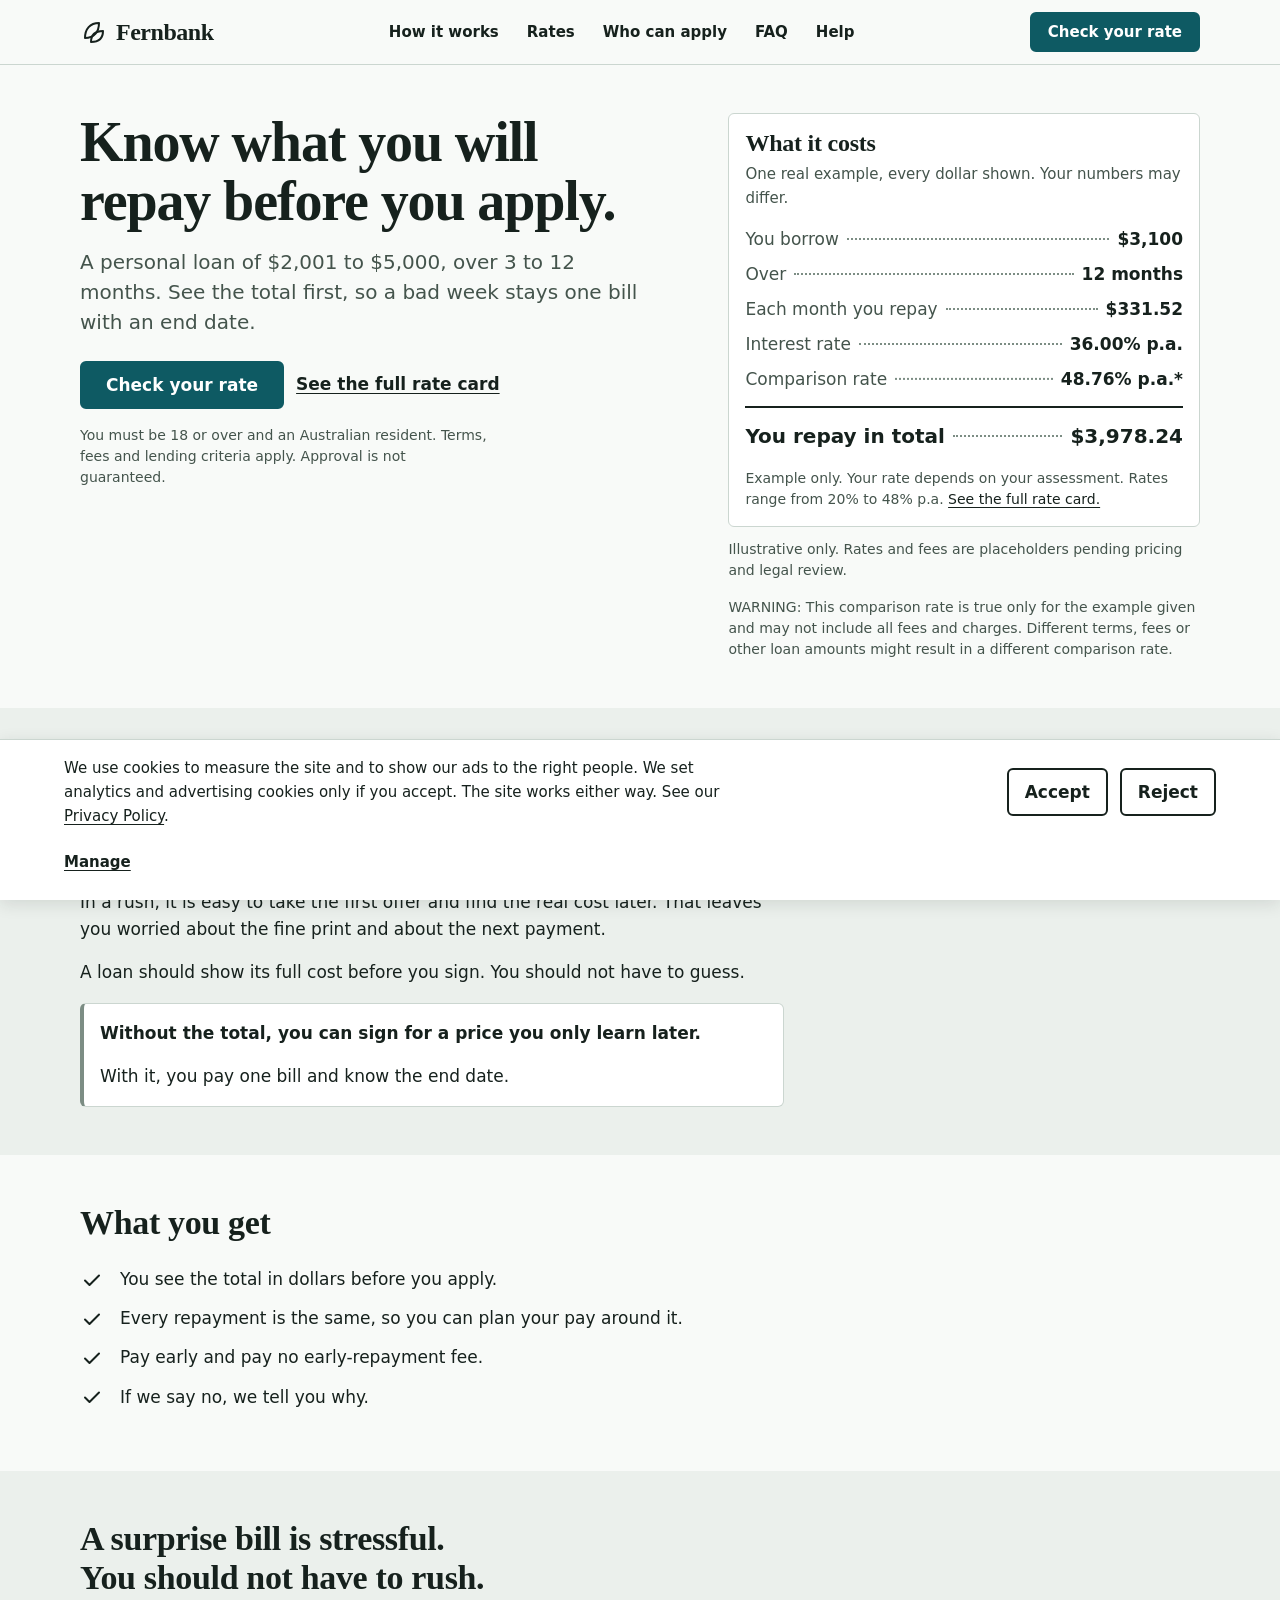
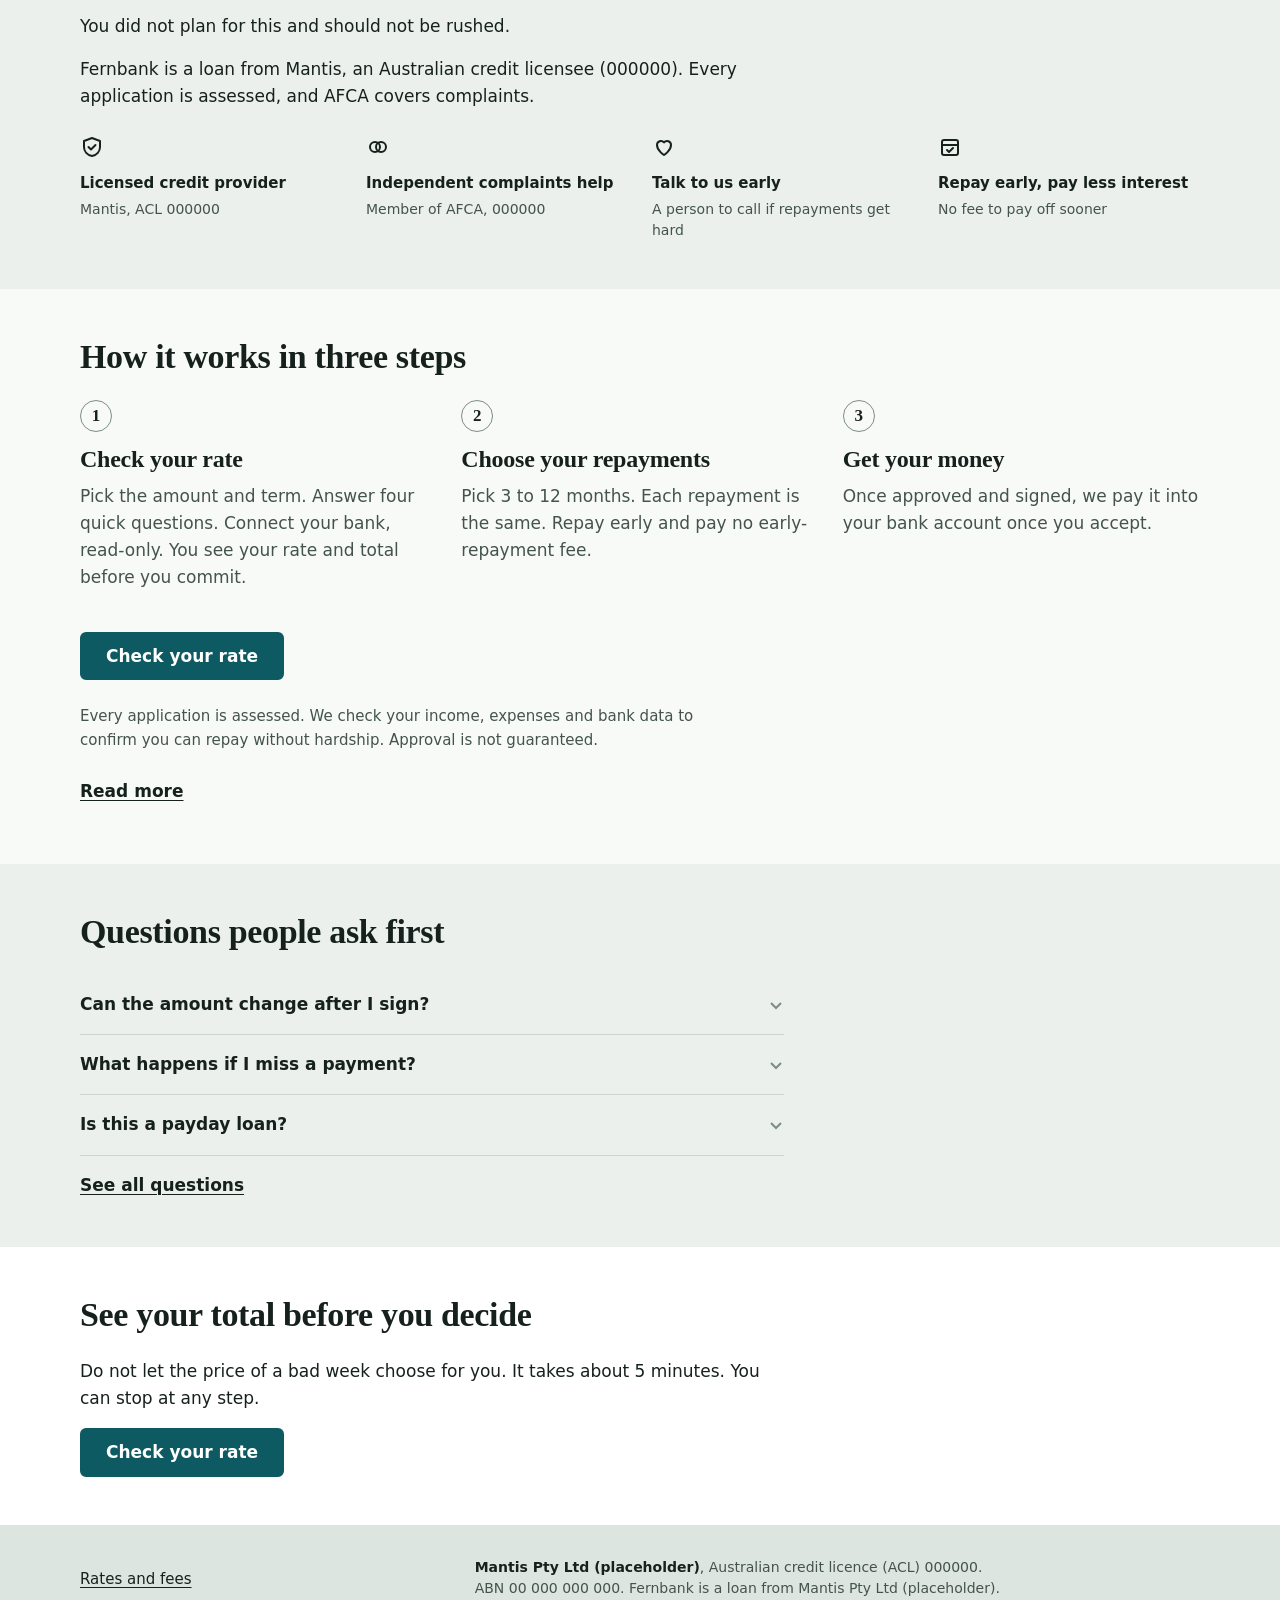
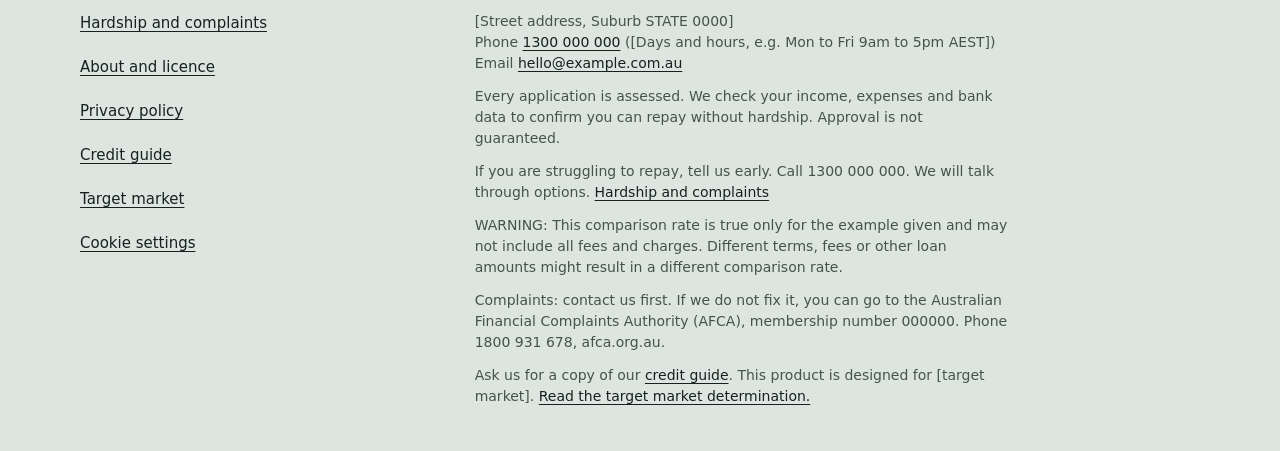
==== commit 2efc4bd8: "Restyle: light-first, second surface, colour hierarchy, cost card, rhythm; StoryBrand edits Co-Autho" ====
--- a/docs/index.html
+++ b/docs/index.html
@@ -42,10 +42,10 @@
 <a class="skip-link" href="#main">Skip to main content</a>
 <header class="site-header">
   <div class="container site-header__inner">
-    <a class="wordmark" href="index.html" data-testid="wordmark"><svg class="wordmark__mark" viewBox="0 0 28 28" aria-hidden="true"><rect width="28" height="28" rx="6"/><g fill="none" stroke-width="2.5" stroke-linecap="round" stroke-linejoin="round"><path d="M7 20l7-5 7 5" opacity=".35"/><path d="M7 15l7-5 7 5" opacity=".6"/><path d="M7 10l7-5 7 5"/></g></svg><span data-cfg="BRAND_NAME">Fernbank</span></a>
+    <a class="wordmark" href="index.html" data-testid="wordmark"><svg class="wordmark__mark" viewBox="0 0 28 28" aria-hidden="true"><path d="M5 20C5 11 10 5 19 5c0 9-5 15-14 15z"/><path d="M11 24c0-7 4-11 12-11 0 7-4 11-12 11z"/></svg><span data-cfg="BRAND_NAME">Fernbank</span></a>
     <nav id="site-nav" class="site-nav" aria-label="Main"><ul>
       <li><a href="how-it-works.html">How it works</a></li>
-      <li><a href="rates.html">See the full rate card</a></li>
+      <li><a href="rates.html">Rates</a></li>
       <li><a href="eligibility.html">Who can apply</a></li>
       <li><a href="faq.html">FAQ</a></li>
       <li><a href="hardship.html">Help</a></li>
@@ -60,16 +60,16 @@
 <section class="hero" data-testid="hero"><div class="container hero__grid">
   <div>
     <h1 class="display hero__title">Know what you will repay before you apply.</h1>
-    <p class="lede hero__sub">A personal loan of $2,001 to $5,000, over 3 to 12 months. You see the total first. Your repayments are equal, so you can plan around them.</p>
+    <p class="lede hero__sub">A personal loan of $2,001 to $5,000, over 3 to 12 months. See the total first, so a bad week stays one bill with an end date.</p>
     <!-- [PLACEHOLDER: "equal" assumes monthly repayments] -->
     <div class="hero__actions">
       <a class="btn btn--primary btn--block" href="apply.html" data-cta="hero-check-rate" data-testid="cta-hero">Check your rate</a>
       <a class="link-more" href="rates.html" data-cta="hero-rate-card" data-testid="cta-rate-card">See the full rate card</a>
     </div>
     <p class="hero__note" data-testid="eligibility-statement">You must be 18 or over and an Australian resident. Terms, fees and lending criteria apply. Approval is not guaranteed.</p>
-    <p class="hero__note" data-testid="responsible-lending">Every application is assessed. We check your income, expenses and bank data to confirm you can repay without hardship. Approval is not guaranteed.</p>
     <!-- Add "Checking your rate will not affect your credit score" only if Mantis confirms it (open item 6). -->
   </div>
+  <div class="hero__card">
   <div class="cost-strip" data-testid="cost-strip">
     <h2 class="cost-strip__title">What it costs</h2>
     <p class="cost-strip__lead">One real example, every dollar shown. Your numbers may differ.</p>
@@ -79,20 +79,19 @@
   <div class="ledger__row"><dt>Over</dt><dd><span data-cfg="EXAMPLE_TERM">12 months</span></dd></div>
   <div class="ledger__row"><dt>Each month you repay</dt><dd><span data-cfg="EXAMPLE_MONTHLY">$331.52</span></dd></div>
   <div class="ledger__row"><dt>Interest rate</dt><dd><span data-cfg="RATE_REP">36.00%</span> p.a.</dd></div>
-  <div class="ledger__row"><dt>Comparison rate</dt><dd><span data-cfg="COMPARISON_RATE_EXAMPLE">48.76%</span> p.a.* <span class="placeholder-note" data-testid="placeholder-note">Illustrative only. Rates and fees are placeholders pending pricing and legal review.</span></dd></div>
-</dl>
-    <p class="warn-text" data-testid="comparison-rate-warning">WARNING: This comparison rate is true only for the example given and may not include all fees and charges. Different terms, fees or other loan amounts might result in a different comparison rate.</p>
-    <dl class="ledger">
-  
+  <div class="ledger__row"><dt>Comparison rate</dt><dd><span data-cfg="COMPARISON_RATE_EXAMPLE">48.76%</span> p.a.*</dd></div>
 </dl>
 <dl class="ledger" data-testid="total-repay">
   <div class="ledger__row ledger__row--total"><dt>You repay in total</dt><dd><span data-cfg="EXAMPLE_TOTAL">$3,978.24</span></dd></div>
 </dl>
     <p class="cost-strip__foot">Example only. Your rate depends on your assessment. Rates range from <span data-cfg="RATE_MIN">20%</span> to <span data-cfg="RATE_MAX">48%</span> p.a. <a href="rates.html">See the full rate card.</a></p>
   </div>
-</div></section>
-
-<section class="section section--surface" data-testid="stakes"><div class="container container--reading">
+  <p class="placeholder-note" data-testid="placeholder-note">Illustrative only. Rates and fees are placeholders pending pricing and legal review.</p>
+  <p class="warn-text" data-testid="comparison-rate-warning">WARNING: This comparison rate is true only for the example given and may not include all fees and charges. Different terms, fees or other loan amounts might result in a different comparison rate.</p>
+  </div>
+</div></section>
+
+<section class="section section--alt" data-testid="stakes"><div class="container">
   <h2>The price of a bad week</h2>
   <p>The car fails its roadworthy. A tooth cracks. The bond on the new place is due before the old one comes back.</p>
   <p>In a rush, it is easy to take the first offer and find the real cost later. That leaves you worried about the fine print and about the next payment.</p>
@@ -103,8 +102,8 @@
   </div>
 </div></section>
 
-<section class="section" data-testid="value-stack"><div class="container container--reading">
-  <h2 class="visually-hidden">What you get</h2>
+<section class="section" data-testid="value-stack"><div class="container">
+  <h2>What you get</h2>
   <ul class="tick-list">
     <li>You see the total in dollars before you apply.</li>
     <li>Every repayment is the same, so you can plan your pay around it.</li>
@@ -113,9 +112,9 @@
   </ul>
 </div></section>
 
-<section class="section section--surface" data-testid="guide"><div class="container">
+<section class="section section--alt" data-testid="guide"><div class="container">
   <div class="reading-block">
-    <h2>We know a surprise bill is stressful</h2>
+    <h2>A surprise bill is stressful. You should not have to rush.</h2>
     <p>You did not plan for this and should not be rushed.</p>
     <p><span data-cfg="BRAND_NAME">Fernbank</span> is a loan from Mantis, an Australian credit licensee (<span data-cfg="ACL_NUMBER">000000</span>). Every application is assessed, and AFCA covers complaints.</p>
     <!-- Licence appears only here (trust row), in the footer and on the about page. [VERIFY: counsel] No reviews, stars or counts until Mantis supplies verified links (spec s 8). -->
@@ -132,10 +131,12 @@
 <section class="section" data-testid="plan"><div class="container">
   <h2>How it works in three steps</h2>
   <ol class="steps">
-    <li class="step"><span class="step__num" aria-hidden="true">1</span><h3 class="step__title">Check your rate</h3><p class="step__text">Tell us the amount and term. Connect your bank, read-only. Answer a few questions. You see your rate and total before you commit.</p></li>
+    <li class="step"><span class="step__num" aria-hidden="true">1</span><h3 class="step__title">Check your rate</h3><p class="step__text">Pick the amount and term. Answer four quick questions. Connect your bank, read-only. You see your rate and total before you commit.</p></li>
     <li class="step"><span class="step__num" aria-hidden="true">2</span><h3 class="step__title">Choose your repayments</h3><p class="step__text">Pick 3 to 12 months. Each repayment is the same. Repay early and pay no early-repayment fee.</p></li>
     <li class="step"><span class="step__num" aria-hidden="true">3</span><h3 class="step__title">Get your money</h3><p class="step__text">Once approved and signed, <span data-cfg="FUNDS_TIME">we pay it into your bank account once you accept</span>.</p><!-- [PLACEHOLDER: state a time only if measured; else "We pay it into your bank account once you accept."] --></li>
   </ol>
+  <div class="cta-row"><a class="btn btn--primary" href="apply.html" data-cta="plan-check-rate" data-testid="cta-plan">Check your rate</a></div>
+  <p class="plan__note" data-testid="responsible-lending">Every application is assessed. We check your income, expenses and bank data to confirm you can repay without hardship. Approval is not guaranteed.</p>
   <details class="read-more reading-block" data-testid="read-more">
     <summary>Read more</summary>
     <p><span data-cfg="BRAND_NAME">Fernbank</span> is a personal loan of $2,001 to $5,000 from Mantis, over 3 to 12 months with equal repayments. Your rate is set from your income and spending, and your credit history where we use it. Every application is assessed. You see the rate, repayment and total before you accept. Repay early with no fee.</p>
@@ -143,10 +144,10 @@
   </details>
 </div></section>
 
-<section class="section section--surface" data-testid="faq-teaser"><div class="container container--reading">
+<section class="section section--alt" data-testid="faq-teaser"><div class="container">
   <h2>Questions people ask first</h2>
   <details class="faq__item" data-testid="faq-item">
-  <summary class="faq__q"><span>Will you cut my limit?</span><svg class="faq__chevron" viewBox="0 0 16 16" aria-hidden="true"><path d="M3 6l5 5 5-5"/></svg></summary>
+  <summary class="faq__q"><span>Can the amount change after I sign?</span> <!-- [VERIFY] counsel: wording flagged by StoryBrand review --><svg class="faq__chevron" viewBox="0 0 16 16" aria-hidden="true"><path d="M3 6l5 5 5-5"/></svg></summary>
   <div class="faq__a"><p>No. Your loan amount is set in your contract. We cannot reduce it or call it back once you accept, as long as you keep to the contract.</p></div><!-- [VERIFY: counsel] -->
 </details>
 <details class="faq__item" data-testid="faq-item">
@@ -154,13 +155,13 @@
   <div class="faq__a"><p>Tell us early. Call <span data-cfg="PHONE">1300 000 000</span>. You may pay a late fee of <span data-cfg="LATE_FEE">[$ amount, or None]</span> and interest on the unpaid amount. We will talk through options, such as a new date. You can go to AFCA if you disagree.</p></div><!-- [PLACEHOLDER fees; OPS options] -->
 </details>
 <details class="faq__item" data-testid="faq-item">
-  <summary class="faq__q"><span>Is this a payday loan?</span><svg class="faq__chevron" viewBox="0 0 16 16" aria-hidden="true"><path d="M3 6l5 5 5-5"/></svg></summary>
+  <summary class="faq__q"><span>Is this a payday loan?</span> <!-- [VERIFY] counsel: wording flagged by StoryBrand review --><svg class="faq__chevron" viewBox="0 0 16 16" aria-hidden="true"><path d="M3 6l5 5 5-5"/></svg></summary>
   <div class="faq__a"><p>It is a personal loan of $2,001 to $5,000 over 3 to 12 months, with equal repayments. You repay it with interest and fees. It is not an advance on your next pay.</p></div><!-- [VERIFY: counsel before any flat "No"] -->
 </details>
   <p class="faq-more"><a class="link-more" href="faq.html">See all questions</a></p>
 </div></section>
 
-<section class="cta-band" data-testid="cta-band"><div class="container container--reading">
+<section class="cta-band" data-testid="cta-band"><div class="container">
   <h2>See your total before you decide</h2>
   <p>Do not let the price of a bad week choose for you. It takes about <span data-cfg="APPLY_MINUTES">5</span> minutes. You can stop at any step. <!-- [PLACEHOLDER: measure the minutes] --></p>
   <a class="btn btn--primary" href="apply.html" data-cta="closing" data-testid="cta-closing">Check your rate</a>
--- a/docs/assets/css/tokens.css
+++ b/docs/assets/css/tokens.css
@@ -3,12 +3,13 @@
    Component layout lives in a second file (components.css). */
 
 :root {
-  color-scheme: light dark;
+  color-scheme: light;   /* light-first: bare :root is the light palette; dark is opt-in below */
 
   /* Colour: light. Neutrals lean green-grey (hue ~150). Contrast ratios are in team/02_design_system.md. */
-  --bg: #F2F5F3;
+  --bg: #F8FAF8;
   --surface: #FFFFFF;
-  --surface-sunk: #E7ECE9;
+  --surface-2: #EBF0EC;          /* alternating section bands: warm green-grey paper */
+  --surface-sunk: #DDE5E0;
   --text: #16211D;
   --text-2: #44544C;
   --border: #CBD6D0;
@@ -70,9 +71,11 @@
 /* Dark: follows the system unless the page is forced light. */
 @media (prefers-color-scheme: dark) {
   :root:not([data-theme="light"]) {
+    color-scheme: dark;
     --bg: #101714;
     --surface: #18211D;
-    --surface-sunk: #0C120F;
+    --surface-2: #26332D;
+    --surface-sunk: #0A0F0D;
     --text: #E8EFEB;
     --text-2: #A9B8B0;
     --border: #2B3832;
@@ -95,9 +98,11 @@
   }
 }
 :root[data-theme="dark"] {
+  color-scheme: dark;
   --bg: #101714;
   --surface: #18211D;
-  --surface-sunk: #0C120F;
+  --surface-2: #26332D;
+  --surface-sunk: #0A0F0D;
   --text: #E8EFEB;
   --text-2: #A9B8B0;
   --border: #2B3832;
@@ -174,13 +179,14 @@
 .muted { color: var(--text-2); }
 strong, b { font-weight: 700; }
 
+/* Inline links: text colour, underlined; the accent appears on hover only. */
 a {
-  color: var(--accent-text);
+  color: var(--text);
   text-decoration: underline;
-  text-underline-offset: 0.2em;
+  text-underline-offset: 3px;
   text-decoration-thickness: 1px;
 }
-a:hover { text-decoration-thickness: 2px; }
+a:not(.btn):hover { color: var(--accent-text); text-decoration-thickness: 2px; }
 
 hr { border: 0; border-top: var(--border-width) solid var(--border); margin: var(--space-6) 0; }
 
@@ -191,7 +197,8 @@
   margin-inline: auto;
   padding-inline: var(--gutter) var(--gutter-r);
 }
-.container--reading { max-width: var(--reading-max); }
+/* Same width as every container: line length is held by --measure on p/li/dd, so sections align left on one grid. */
+.container--reading { max-width: var(--container-max); }
 
 .card {
   background: var(--surface);
@@ -234,8 +241,8 @@
 .btn:hover { text-decoration: none; }
 .btn--primary { background: var(--accent); color: var(--accent-ink); border-color: var(--accent); }
 .btn--primary:hover { background: var(--accent-hover); border-color: var(--accent-hover); }
-.btn--secondary { background: transparent; color: var(--accent-text); border-color: var(--accent-text); }
-.btn--secondary:hover { background: var(--accent-soft); }
+.btn--secondary { background: transparent; color: var(--text); border-color: var(--text); }  /* outlined, ranks below primary */
+.btn--secondary:hover { background: var(--surface-2); }
 .btn--block { display: flex; width: 100%; }
 .btn[disabled], .btn[aria-disabled="true"] {
   background: var(--surface-sunk);
--- a/docs/assets/css/components.css
+++ b/docs/assets/css/components.css
@@ -5,27 +5,29 @@
 main:focus { outline: none; }
 
 /* ---------- Layout helpers ---------- */
-.section { padding-block: var(--space-7); }
-.section--surface { background: var(--surface); border-block: 1px solid var(--border); }
+.section { padding-block: var(--space-6); }
+/* Alternating band: separated by tone, not by a hairline. */
+.section--alt { background: var(--surface-2); }
+.section > .container > h2, .cta-band h2 { margin-bottom: var(--space-5); }
 .section--sunk { background: var(--surface-sunk); }
 .section--flush { padding-top: 0; }
 .legal--gap { margin-top: var(--space-4); }
 .hint--gap { margin-bottom: var(--space-4); }
 .check--gap { margin-top: var(--space-4); }
 .section > .container > :last-child { margin-bottom: 0; }
-.page-head { padding-block: var(--space-7) var(--space-5); }
+.page-head { padding-block: var(--space-6) var(--space-4); }
 .page-head h1 { margin-bottom: var(--space-3); }
-.prose > * + h2 { margin-top: var(--space-7); }
+.prose > * + h2 { margin-top: var(--space-6); }
 .prose > * + h3 { margin-top: var(--space-6); }
 .prose ul, .prose ol { padding-left: 1.25rem; }
 .prose li { margin-bottom: var(--space-2); }
 .stack > * + * { margin-top: var(--space-4); }
 .grid-2 { display: grid; gap: var(--space-5); }
 .tick-list { list-style: none; padding: 0; }
-.tick-list li { position: relative; padding-left: 2rem; margin-bottom: var(--space-3); }
-.tick-list li::before { content: ""; position: absolute; left: 0; top: 0.3em; width: 1.25rem; height: 1.25rem; background: var(--accent-text);
-  -webkit-mask: url("data:image/svg+xml,%3Csvg xmlns='http://www.w3.org/2000/svg' viewBox='0 0 24 24'%3E%3Cpath d='M5 12.5l4.5 4.5L19 7.5' fill='none' stroke='black' stroke-width='2.5' stroke-linecap='round' stroke-linejoin='round'/%3E%3C/svg%3E") center/contain no-repeat;
-  mask: url("data:image/svg+xml,%3Csvg xmlns='http://www.w3.org/2000/svg' viewBox='0 0 24 24'%3E%3Cpath d='M5 12.5l4.5 4.5L19 7.5' fill='none' stroke='black' stroke-width='2.5' stroke-linecap='round' stroke-linejoin='round'/%3E%3C/svg%3E") center/contain no-repeat; }
+.tick-list li { position: relative; padding-left: 2.5rem; min-height: 1.5rem; margin-bottom: var(--space-3); }
+.tick-list li::before { content: ""; position: absolute; left: 0; top: 0.1em; width: 1.5rem; height: 1.5rem; background: var(--text);
+  -webkit-mask: url("data:image/svg+xml,%3Csvg xmlns='http://www.w3.org/2000/svg' viewBox='0 0 24 24'%3E%3Cpath d='M5 12.5l4.5 4.5L19 7.5' fill='none' stroke='black' stroke-width='2' stroke-linecap='round' stroke-linejoin='round'/%3E%3C/svg%3E") center/contain no-repeat;
+  mask: url("data:image/svg+xml,%3Csvg xmlns='http://www.w3.org/2000/svg' viewBox='0 0 24 24'%3E%3Cpath d='M5 12.5l4.5 4.5L19 7.5' fill='none' stroke='black' stroke-width='2' stroke-linecap='round' stroke-linejoin='round'/%3E%3C/svg%3E") center/contain no-repeat; }
 .legal { font-size: var(--fs-xs); line-height: 1.5; color: var(--text-2); }
 .warn-text { font-size: var(--fs-xs); line-height: 1.5; color: var(--text-2); margin: var(--space-3) 0 0; }
 .cta-row { display: flex; flex-direction: column; gap: var(--space-3); margin-top: var(--space-5); }
@@ -38,10 +40,8 @@
 .site-header__inner { display: flex; align-items: center; justify-content: space-between; gap: var(--space-3); min-height: 2.5rem; }
 .header-actions { display: flex; align-items: center; gap: var(--space-2); }
 .wordmark { display: inline-flex; align-items: center; gap: 8px; color: var(--text); text-decoration: none; font-family: var(--font-display); font-weight: 700; font-size: 1.5rem; letter-spacing: -0.02em; line-height: 1; }
-.wordmark:hover { text-decoration: none; color: var(--accent-text); }
-.wordmark__mark { width: 28px; height: 28px; }
-.wordmark__mark rect { fill: var(--accent); }
-.wordmark__mark path { stroke: var(--accent-ink); }
+.wordmark:hover { text-decoration: none; color: var(--text); }
+.wordmark__mark { width: 28px; height: 28px; fill: none; stroke: var(--text); stroke-width: 2; stroke-linecap: round; stroke-linejoin: round; }
 .btn--sm { min-height: 2.5rem; padding: 0.5rem 1rem; font-size: var(--fs-sm); }
 
 /* ---------- Nav: a plain list without JS; a panel under the header with JS below 48em ---------- */
@@ -60,8 +60,10 @@
 .js .site-nav a { min-height: 3.5rem; font-size: var(--fs-lg); border-top: 1px solid var(--border); }
 
 /* ---------- Hero and cost strip ---------- */
-.hero { padding-block: var(--space-7); }
+.hero { padding-block: var(--space-6); }
 .hero__grid > *, .grid-2 > * { min-width: 0; }
+.callout, .rate-card.card { max-width: var(--reading-max); }
+.plan__note { margin-top: var(--space-5); font-size: var(--fs-sm); color: var(--text-2); }
 .hero__grid { display: grid; gap: var(--space-6); align-items: start; }
 .hero__title { margin-bottom: var(--space-4); }
 .hero__sub { margin-bottom: var(--space-5); }
@@ -72,19 +74,22 @@
 .cost-strip__lead { font-size: var(--fs-sm); color: var(--text-2); margin-bottom: var(--space-3); }
 .cost-strip__foot { font-size: var(--fs-xs); line-height: 1.5; color: var(--text-2); margin: var(--space-3) 0 0; }
 
-/* The ledger line: label ........ figure */
+/* Footnote and warning sit directly under the hero cost card, in that order. */
+.hero__card .placeholder-note, .estimate + .placeholder-note { margin-top: var(--space-3); }
+.placeholder-note + .warn-text { margin-top: var(--space-2); }
+
+/* The ledger line: label ........ figure. Labels never wrap; the dotted leader flexes. */
 .ledger { margin: 0; }
 .ledger__row { display: flex; align-items: baseline; gap: var(--space-2); padding-block: var(--space-1); max-width: none; }
 .ledger dt { color: var(--text-2); margin: 0; }
-.ledger dd { margin: 0; color: var(--text); font-weight: 600; text-align: right; max-width: none; }
+.ledger dd { margin: 0; color: var(--text); font-weight: 600; text-align: right; max-width: none; white-space: nowrap; flex-shrink: 0; }
 .ledger__fill { flex: 1; min-width: 1rem; border-bottom: 2px dotted var(--border-strong); transform: translateY(-0.3em); }
 /* The dotted leader is a dt pseudo-element: a stray span inside <dl><div> is invalid HTML. */
-.ledger__row dt { display: flex; flex: 1; align-items: baseline; gap: var(--space-2); }
+.ledger__row dt { display: flex; flex: 1 1 auto; align-items: baseline; gap: var(--space-2); white-space: nowrap; }
 .ledger__row dt::after { content: ""; flex: 1; min-width: 1rem; border-bottom: 2px dotted var(--border-strong); transform: translateY(-0.3em); }
 .ledger__row--total { margin-top: var(--space-2); padding-top: var(--space-3); border-top: 2px solid var(--text); font-size: var(--fs-lg); }
 .ledger__row--total dt { color: var(--text); font-weight: 700; }
 .ledger__row--total dd { font-weight: 700; }
-.ledger__row + .warn-text { margin-top: var(--space-1); }
 
 /* ---------- Rate card ---------- */
 .rate-card.card { padding: var(--space-5); }
@@ -98,14 +103,15 @@
 /* ---------- Steps ---------- */
 .steps { list-style: none; padding: 0; margin: 0; display: grid; gap: var(--space-5); }
 .step { max-width: none; }
-.step__num { display: flex; align-items: center; justify-content: center; width: 2rem; height: 2rem; border: 1px solid var(--border-strong); border-radius: 50%; font-family: var(--font-display); font-weight: 700; color: var(--accent-text); margin-bottom: var(--space-3); }
+.step__num { display: flex; align-items: center; justify-content: center; width: 2rem; height: 2rem; border: 1px solid var(--border-strong); border-radius: 50%; font-family: var(--font-display); font-weight: 700; color: var(--text); margin-bottom: var(--space-3); }
 .step__title { margin-bottom: var(--space-2); font-size: var(--fs-h3); font-weight: 600; line-height: var(--lh-snug); }
 .step__text { color: var(--text-2); }
 
 /* ---------- Trust row ---------- */
-.trust-row { list-style: none; padding: 0; margin: var(--space-6) 0 0; display: grid; grid-template-columns: 1fr 1fr; gap: var(--space-5); }
+.trust-row { list-style: none; padding: 0; margin: var(--space-5) 0 0; display: grid; grid-template-columns: 1fr 1fr; gap: var(--space-5); align-items: start; }
 .trust-item { display: flex; flex-direction: column; gap: var(--space-1); max-width: none; }
-.trust-item__icon { width: 28px; height: 28px; stroke: var(--accent-text); fill: none; stroke-width: 2; stroke-linecap: round; stroke-linejoin: round; margin-bottom: var(--space-1); }
+/* 24px on the 24 grid = a true 2px stroke, in the text colour (teal is reserved for actions). */
+.trust-item__icon { width: 24px; height: 24px; stroke: var(--text); fill: none; stroke-width: 2; stroke-linecap: round; stroke-linejoin: round; margin-bottom: var(--space-2); }
 .trust-item__title { font-size: var(--fs-sm); font-weight: 600; }
 .trust-item__text { font-size: var(--fs-xs); color: var(--text-2); line-height: 1.5; }
 
@@ -120,20 +126,20 @@
 .faq__a p:last-child { margin-bottom: 0; }
 
 /* ---------- Radio-ish stacks, callouts, CTA band ---------- */
-.callout { padding: var(--space-4); border: 1px solid var(--border); border-left: 4px solid var(--accent); border-radius: var(--radius); background: var(--surface); }
+.callout { padding: var(--space-4); border: 1px solid var(--border); border-left: 4px solid var(--border-strong); border-radius: var(--radius); background: var(--surface); }
 .callout > :last-child { margin-bottom: 0; }
-.cta-band { background: var(--accent-soft); border-block: 1px solid var(--border); padding-block: var(--space-7); }
+.cta-band { background: var(--surface); padding-block: var(--space-6); }
 .cta-band > .container > :last-child { margin-bottom: 0; }
-.read-more summary { cursor: pointer; font-weight: 600; color: var(--accent-text); min-height: var(--tap); display: flex; align-items: center; }
+.read-more summary { cursor: pointer; font-weight: 600; color: var(--text); text-decoration: underline; text-underline-offset: 3px; min-height: var(--tap); display: flex; align-items: center; }
 .reviews-placeholder { display: none; } /* hidden until Mantis supplies verified review links (spec s 8) */
 
 /* ---------- Footer ---------- */
-.site-footer { background: var(--surface-sunk); border-top: 1px solid var(--border); padding-block: var(--space-7); color: var(--text-2); }
+.site-footer { background: var(--surface-sunk); padding-block: var(--space-6); color: var(--text-2); }
 .footer__grid { display: grid; gap: var(--space-6); }
 .footer__links ul { list-style: none; padding: 0; margin: 0; }
 .footer__links li { max-width: none; }
 .footer__links a, .footer__links button { display: inline-flex; align-items: center; min-height: 2.75rem; font-size: var(--fs-sm); }
-.footer__links button { background: none; border: 0; padding: 0; color: var(--accent-text); text-decoration: underline; text-underline-offset: 0.2em; font-family: inherit; cursor: pointer; }
+.footer__links button { background: none; border: 0; padding: 0; color: var(--text); text-decoration: underline; text-underline-offset: 3px; font-family: inherit; cursor: pointer; }
 .footer__legal p, .footer__legal address { font-size: var(--fs-xs); line-height: 1.5; color: var(--text-2); max-width: 60ch; font-style: normal; margin-bottom: var(--space-3); }
 .footer__legal strong { color: var(--text); }
 
@@ -197,7 +203,7 @@
 .consent p { font-size: var(--fs-sm); margin: 0; max-width: 70ch; }
 .consent__buttons { display: grid; grid-template-columns: 1fr 1fr; gap: var(--space-3); }
 .consent__buttons .btn { padding-inline: var(--space-4); }
-.consent__manage { justify-self: start; background: none; border: 0; padding: 0; min-height: 2.75rem; color: var(--accent-text); text-decoration: underline; font: 600 var(--fs-sm)/1.2 var(--font-body); cursor: pointer; }
+.consent__manage { justify-self: start; background: none; border: 0; padding: 0; min-height: 2.75rem; color: var(--text); text-decoration: underline; text-underline-offset: 3px; font: 600 var(--fs-sm)/1.2 var(--font-body); cursor: pointer; }
 .consent__prefs { display: grid; gap: var(--space-2); }
 .consent__prefs .check { min-height: 2.75rem; margin: 0; }
 .consent__prefs .check label { font-size: var(--fs-sm); }
@@ -214,8 +220,8 @@
   .amount-row { grid-template-columns: 11rem 1fr; align-items: center; }
 }
 @media (min-width: 48em) {
-  .hero { padding-block: var(--space-8); }
-  .section { padding-block: var(--space-8); }
+  .hero { padding-block: var(--space-7); }
+  .section, .cta-band { padding-block: var(--space-7); }
   .steps { grid-template-columns: repeat(3, 1fr); }
   .trust-row { grid-template-columns: repeat(4, 1fr); }
   .footer__grid { grid-template-columns: 1fr 2fr; }
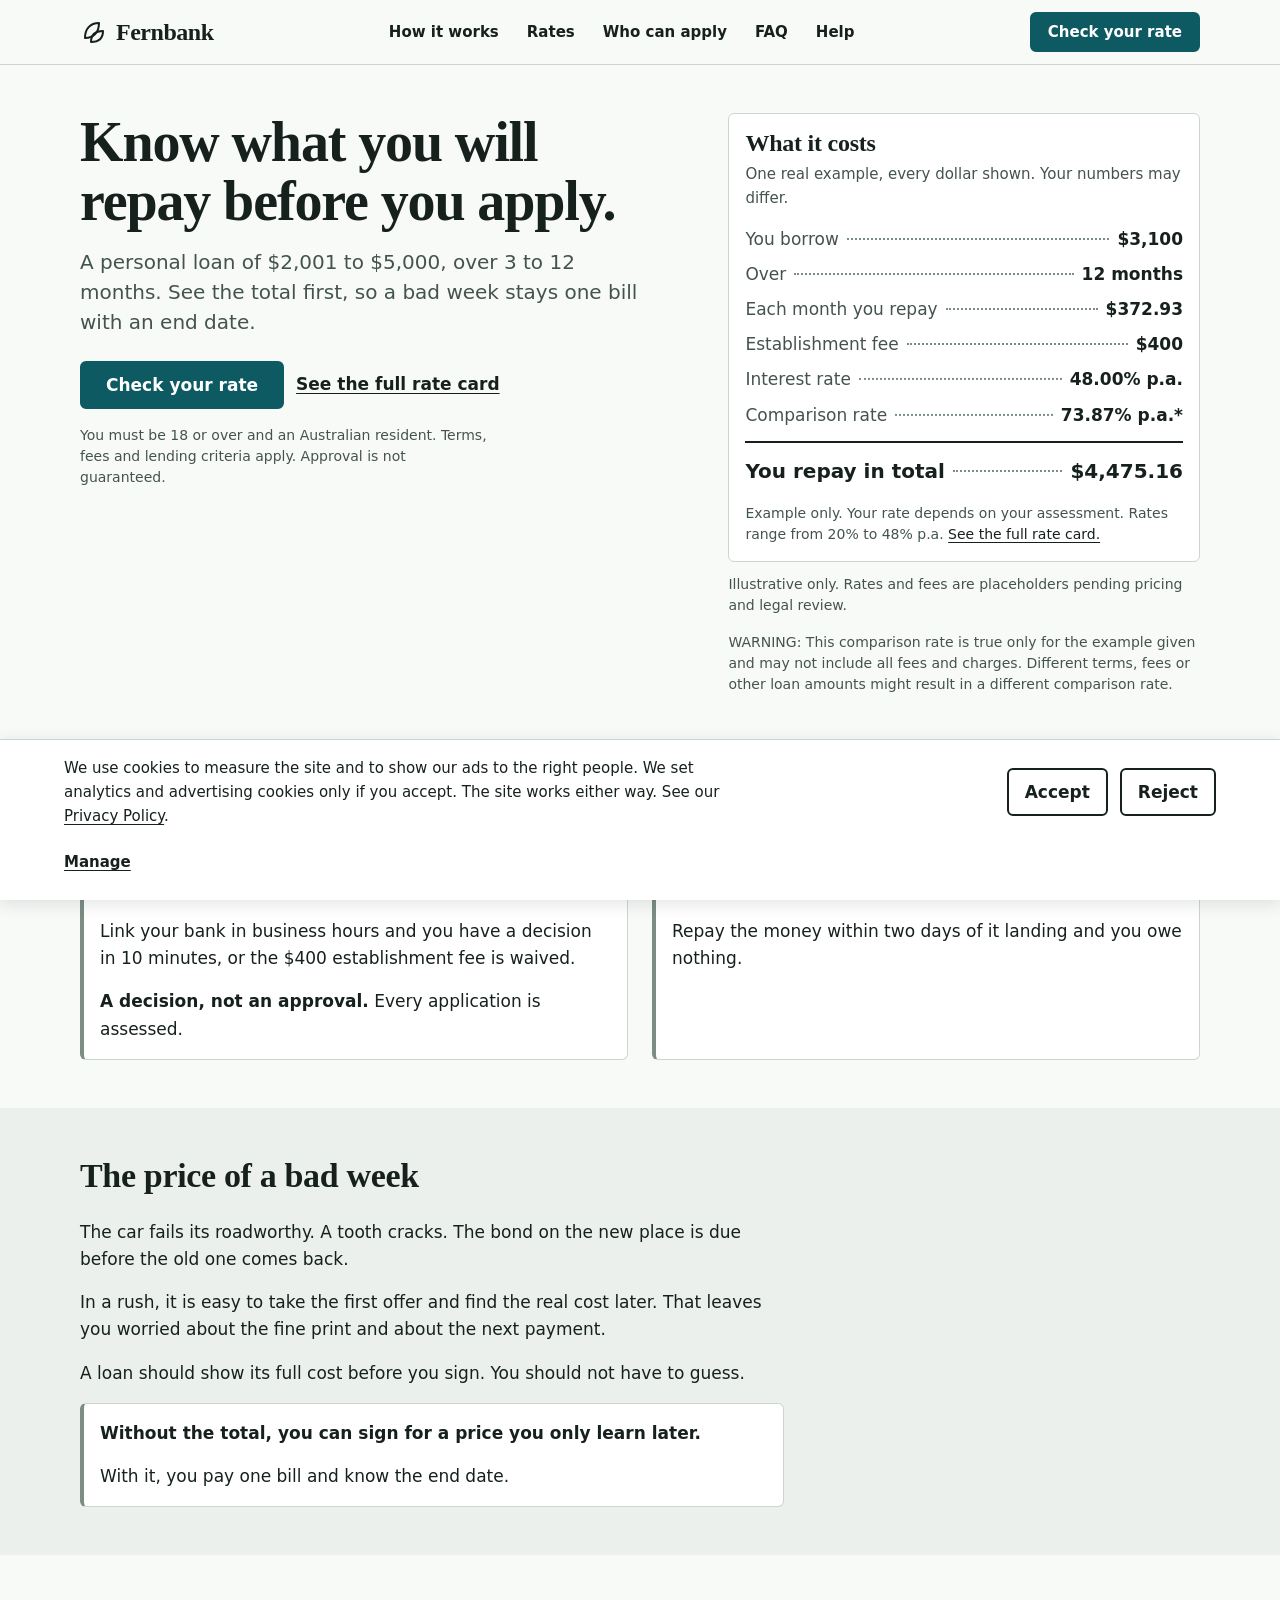
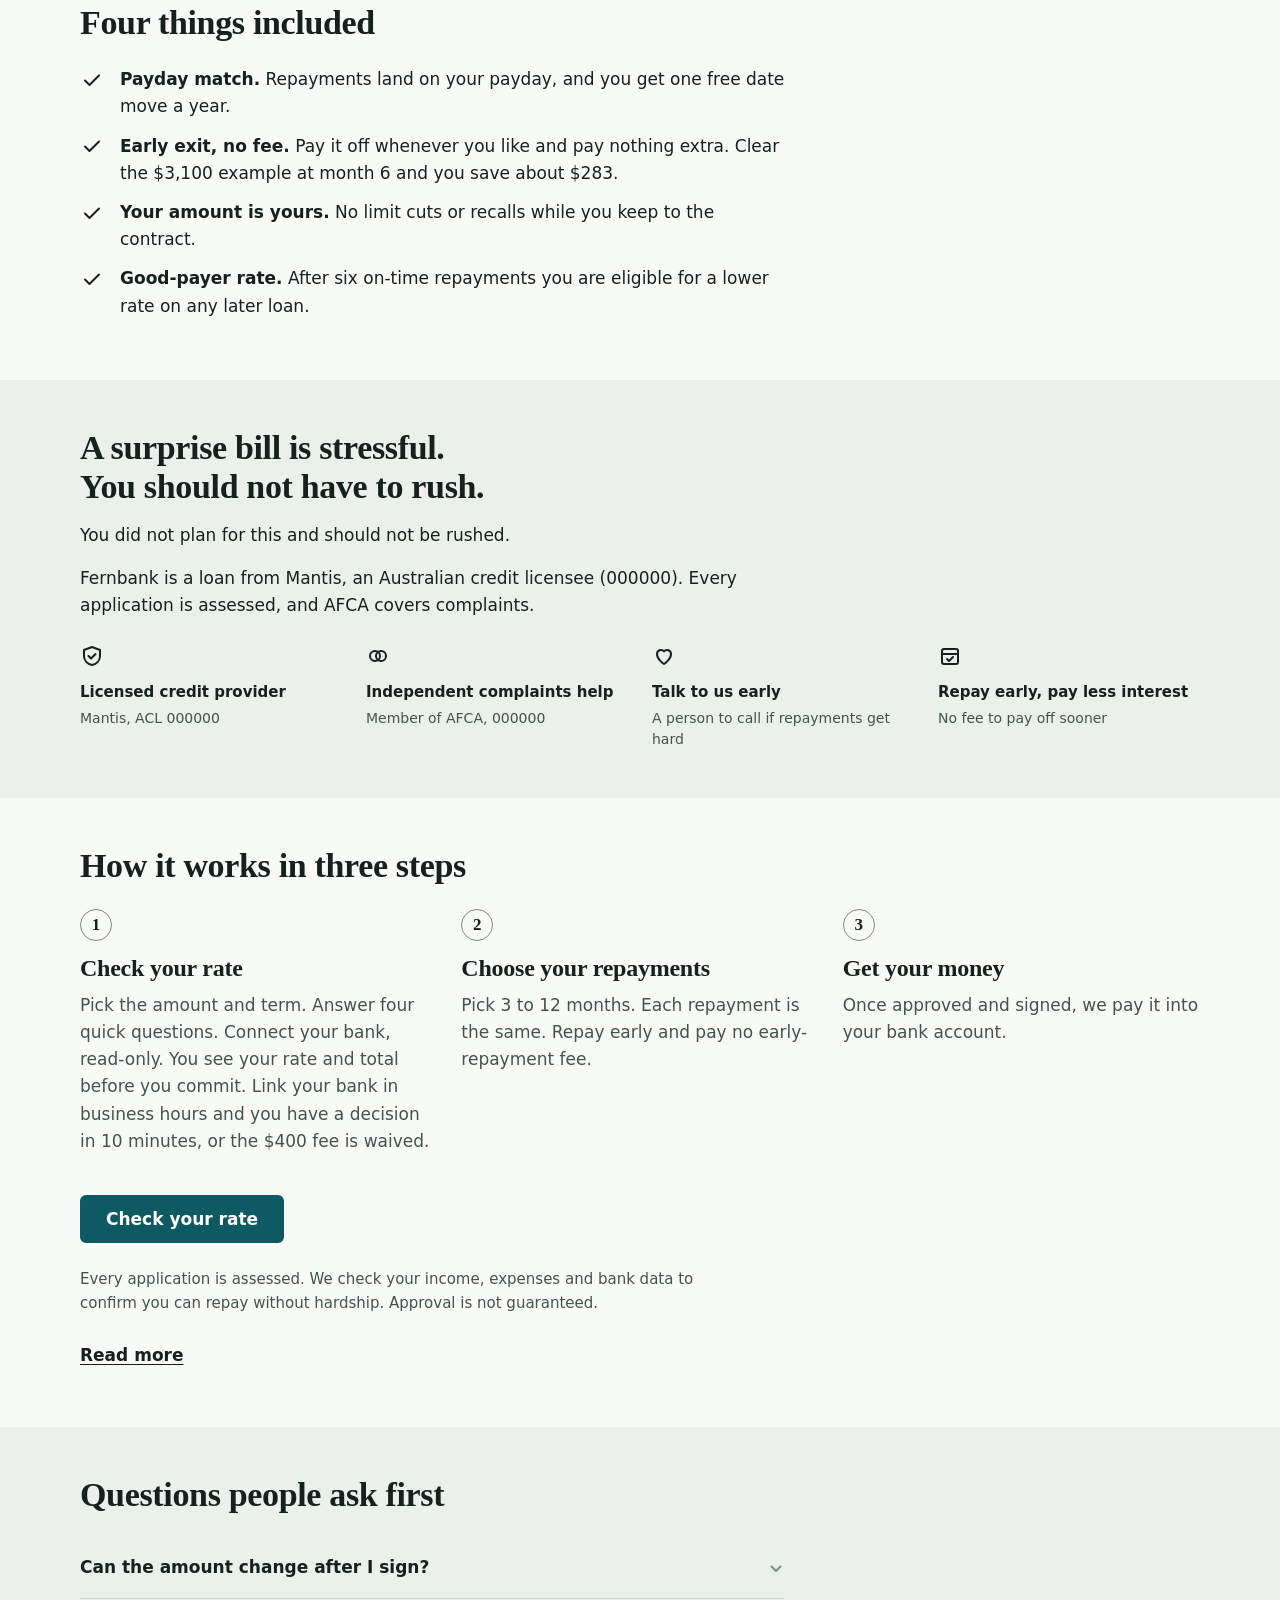
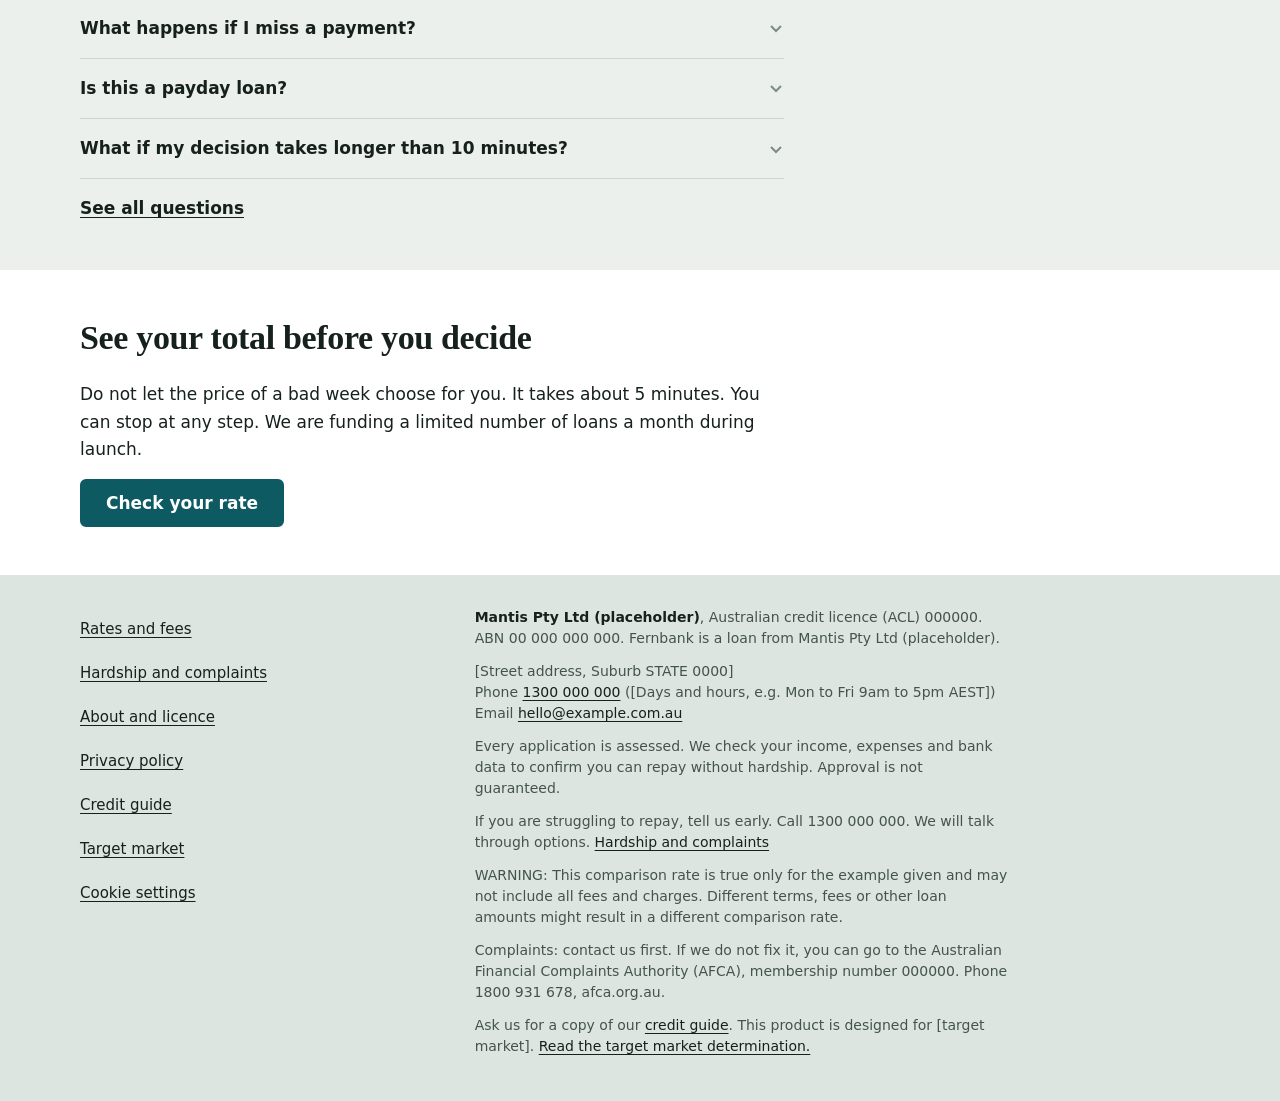
==== commit 543d8ac0: "Offer: 48% plus $400 card, two promises, four extras, small example, FAQ and docs Applies reports/Gr" ====
--- a/docs/index.html
+++ b/docs/index.html
@@ -77,17 +77,35 @@
     <dl class="ledger" data-testid="cost-strip-ledger">
   <div class="ledger__row"><dt>You borrow</dt><dd><span data-cfg="EXAMPLE_AMOUNT">$3,100</span></dd></div>
   <div class="ledger__row"><dt>Over</dt><dd><span data-cfg="EXAMPLE_TERM">12 months</span></dd></div>
-  <div class="ledger__row"><dt>Each month you repay</dt><dd><span data-cfg="EXAMPLE_MONTHLY">$331.52</span></dd></div>
-  <div class="ledger__row"><dt>Interest rate</dt><dd><span data-cfg="RATE_REP">36.00%</span> p.a.</dd></div>
-  <div class="ledger__row"><dt>Comparison rate</dt><dd><span data-cfg="COMPARISON_RATE_EXAMPLE">48.76%</span> p.a.*</dd></div>
+  <div class="ledger__row"><dt>Each month you repay</dt><dd><span data-cfg="EXAMPLE_MONTHLY">$372.93</span></dd></div>
+  <div class="ledger__row"><dt>Establishment fee</dt><dd><span data-cfg="EXAMPLE_FEE">$400</span></dd></div>
+  <div class="ledger__row"><dt>Interest rate</dt><dd><span data-cfg="RATE_REP">48.00%</span> p.a.</dd></div>
+  <div class="ledger__row"><dt>Comparison rate</dt><dd><span data-cfg="COMPARISON_RATE_EXAMPLE">73.87%</span> p.a.*</dd></div>
 </dl>
 <dl class="ledger" data-testid="total-repay">
-  <div class="ledger__row ledger__row--total"><dt>You repay in total</dt><dd><span data-cfg="EXAMPLE_TOTAL">$3,978.24</span></dd></div>
+  <div class="ledger__row ledger__row--total"><dt>You repay in total</dt><dd><span data-cfg="EXAMPLE_TOTAL">$4,475.16</span></dd></div>
 </dl>
     <p class="cost-strip__foot">Example only. Your rate depends on your assessment. Rates range from <span data-cfg="RATE_MIN">20%</span> to <span data-cfg="RATE_MAX">48%</span> p.a. <a href="rates.html">See the full rate card.</a></p>
   </div>
   <p class="placeholder-note" data-testid="placeholder-note">Illustrative only. Rates and fees are placeholders pending pricing and legal review.</p>
   <p class="warn-text" data-testid="comparison-rate-warning">WARNING: This comparison rate is true only for the example given and may not include all fees and charges. Different terms, fees or other loan amounts might result in a different comparison rate.</p>
+  </div>
+</div></section>
+
+<section class="section" data-testid="promises"><div class="container">
+  <h2>Two promises</h2>
+  <div class="grid-2">
+    <div class="callout" data-testid="promise-decision">
+      <h3>The 10-minute decision</h3>
+      <p>Link your bank in business hours and you have a decision in <span data-cfg="DECISION_PROMISE_MINUTES">10</span> minutes, or the <span data-cfg="FEE_WAIVER_AMOUNT">$400</span> establishment fee is waived.</p>
+      <p><strong>A decision, not an approval.</strong> Every application is assessed.</p>
+      <!-- [VERIFY: counsel] and [OPS: measure the time before any public claim, RG 234] -->
+    </div>
+    <div class="callout" data-testid="promise-change-of-mind">
+      <h3><span data-cfg="CHANGE_OF_MIND_HOURS">48</span> hours to change your mind</h3>
+      <p>Repay the money within two days of it landing and you owe nothing.</p>
+      <!-- [VERIFY: counsel] against the contract's early-termination terms -->
+    </div>
   </div>
 </div></section>
 
@@ -103,12 +121,12 @@
 </div></section>
 
 <section class="section" data-testid="value-stack"><div class="container">
-  <h2>What you get</h2>
-  <ul class="tick-list">
-    <li>You see the total in dollars before you apply.</li>
-    <li>Every repayment is the same, so you can plan your pay around it.</li>
-    <li>Pay early and pay no early-repayment fee.</li>
-    <li>If we say no, we tell you why.</li>
+  <h2>Four things included</h2>
+  <ul class="tick-list" data-testid="extras">
+    <li><strong>Payday match.</strong> Repayments land on your payday, and you get <span data-cfg="FREE_DATE_MOVES">one</span> free date move a year.</li>
+    <li><strong>Early exit, no fee.</strong> Pay it off whenever you like and pay nothing extra. Clear the <span data-cfg="EXAMPLE_AMOUNT">$3,100</span> example at month <span data-cfg="EARLY_EXIT_MONTH">6</span> and you save about <span data-cfg="EARLY_EXIT_SAVING">$283</span>.</li>
+    <li><strong>Your amount is yours.</strong> No limit cuts or recalls while you keep to the contract. <!-- [VERIFY: counsel] wording flagged by the QA review; keep the condition --></li>
+    <li><strong>Good-payer rate.</strong> After <span data-cfg="GOOD_PAYER_REPAYMENTS">six</span> on-time repayments you are eligible for a lower rate on any later loan. <!-- [VERIFY: counsel] "eligible for", never "will get"; inducement to re-borrow --></li>
   </ul>
 </div></section>
 
@@ -131,9 +149,9 @@
 <section class="section" data-testid="plan"><div class="container">
   <h2>How it works in three steps</h2>
   <ol class="steps">
-    <li class="step"><span class="step__num" aria-hidden="true">1</span><h3 class="step__title">Check your rate</h3><p class="step__text">Pick the amount and term. Answer four quick questions. Connect your bank, read-only. You see your rate and total before you commit.</p></li>
+    <li class="step"><span class="step__num" aria-hidden="true">1</span><h3 class="step__title">Check your rate</h3><p class="step__text">Pick the amount and term. Answer four quick questions. Connect your bank, read-only. You see your rate and total before you commit. Link your bank in business hours and you have a decision in <span data-cfg="DECISION_PROMISE_MINUTES">10</span> minutes, or the <span data-cfg="FEE_WAIVER_AMOUNT">$400</span> fee is waived.</p></li>
     <li class="step"><span class="step__num" aria-hidden="true">2</span><h3 class="step__title">Choose your repayments</h3><p class="step__text">Pick 3 to 12 months. Each repayment is the same. Repay early and pay no early-repayment fee.</p></li>
-    <li class="step"><span class="step__num" aria-hidden="true">3</span><h3 class="step__title">Get your money</h3><p class="step__text">Once approved and signed, <span data-cfg="FUNDS_TIME">we pay it into your bank account once you accept</span>.</p><!-- [PLACEHOLDER: state a time only if measured; else "We pay it into your bank account once you accept."] --></li>
+    <li class="step"><span class="step__num" aria-hidden="true">3</span><h3 class="step__title">Get your money</h3><p class="step__text">Once approved and signed, we pay it into your bank account.</p><!-- [PLACEHOLDER: no funding-time claim; state a time only if Mantis measures it (FUNDS_TIME in config.js)] --></li>
   </ol>
   <div class="cta-row"><a class="btn btn--primary" href="apply.html" data-cta="plan-check-rate" data-testid="cta-plan">Check your rate</a></div>
   <p class="plan__note" data-testid="responsible-lending">Every application is assessed. We check your income, expenses and bank data to confirm you can repay without hardship. Approval is not guaranteed.</p>
@@ -158,12 +176,16 @@
   <summary class="faq__q"><span>Is this a payday loan?</span> <!-- [VERIFY] counsel: wording flagged by StoryBrand review --><svg class="faq__chevron" viewBox="0 0 16 16" aria-hidden="true"><path d="M3 6l5 5 5-5"/></svg></summary>
   <div class="faq__a"><p>It is a personal loan of $2,001 to $5,000 over 3 to 12 months, with equal repayments. You repay it with interest and fees. It is not an advance on your next pay.</p></div><!-- [VERIFY: counsel before any flat "No"] -->
 </details>
+<details class="faq__item" data-testid="faq-item">
+  <summary class="faq__q"><span>What if my decision takes longer than <span data-cfg="DECISION_PROMISE_MINUTES">10</span> minutes?</span><svg class="faq__chevron" viewBox="0 0 16 16" aria-hidden="true"><path d="M3 6l5 5 5-5"/></svg></summary>
+  <div class="faq__a"><p>Then the establishment fee is waived. The clock starts when your bank link completes, in business hours. It is a decision we promise, not an approval. Every application is assessed.</p></div><!-- [VERIFY: counsel] [OPS: measure first] -->
+</details>
   <p class="faq-more"><a class="link-more" href="faq.html">See all questions</a></p>
 </div></section>
 
 <section class="cta-band" data-testid="cta-band"><div class="container">
   <h2>See your total before you decide</h2>
-  <p>Do not let the price of a bad week choose for you. It takes about <span data-cfg="APPLY_MINUTES">5</span> minutes. You can stop at any step. <!-- [PLACEHOLDER: measure the minutes] --></p>
+  <p>Do not let the price of a bad week choose for you. It takes about <span data-cfg="APPLY_MINUTES">5</span> minutes. You can stop at any step. <span data-cfg="LAUNCH_CAP_NOTE">We are funding a limited number of loans a month during launch.</span> <!-- [PLACEHOLDER: measure the minutes] --></p>
   <a class="btn btn--primary" href="apply.html" data-cta="closing" data-testid="cta-closing">Check your rate</a>
 </div></section>
 </main>
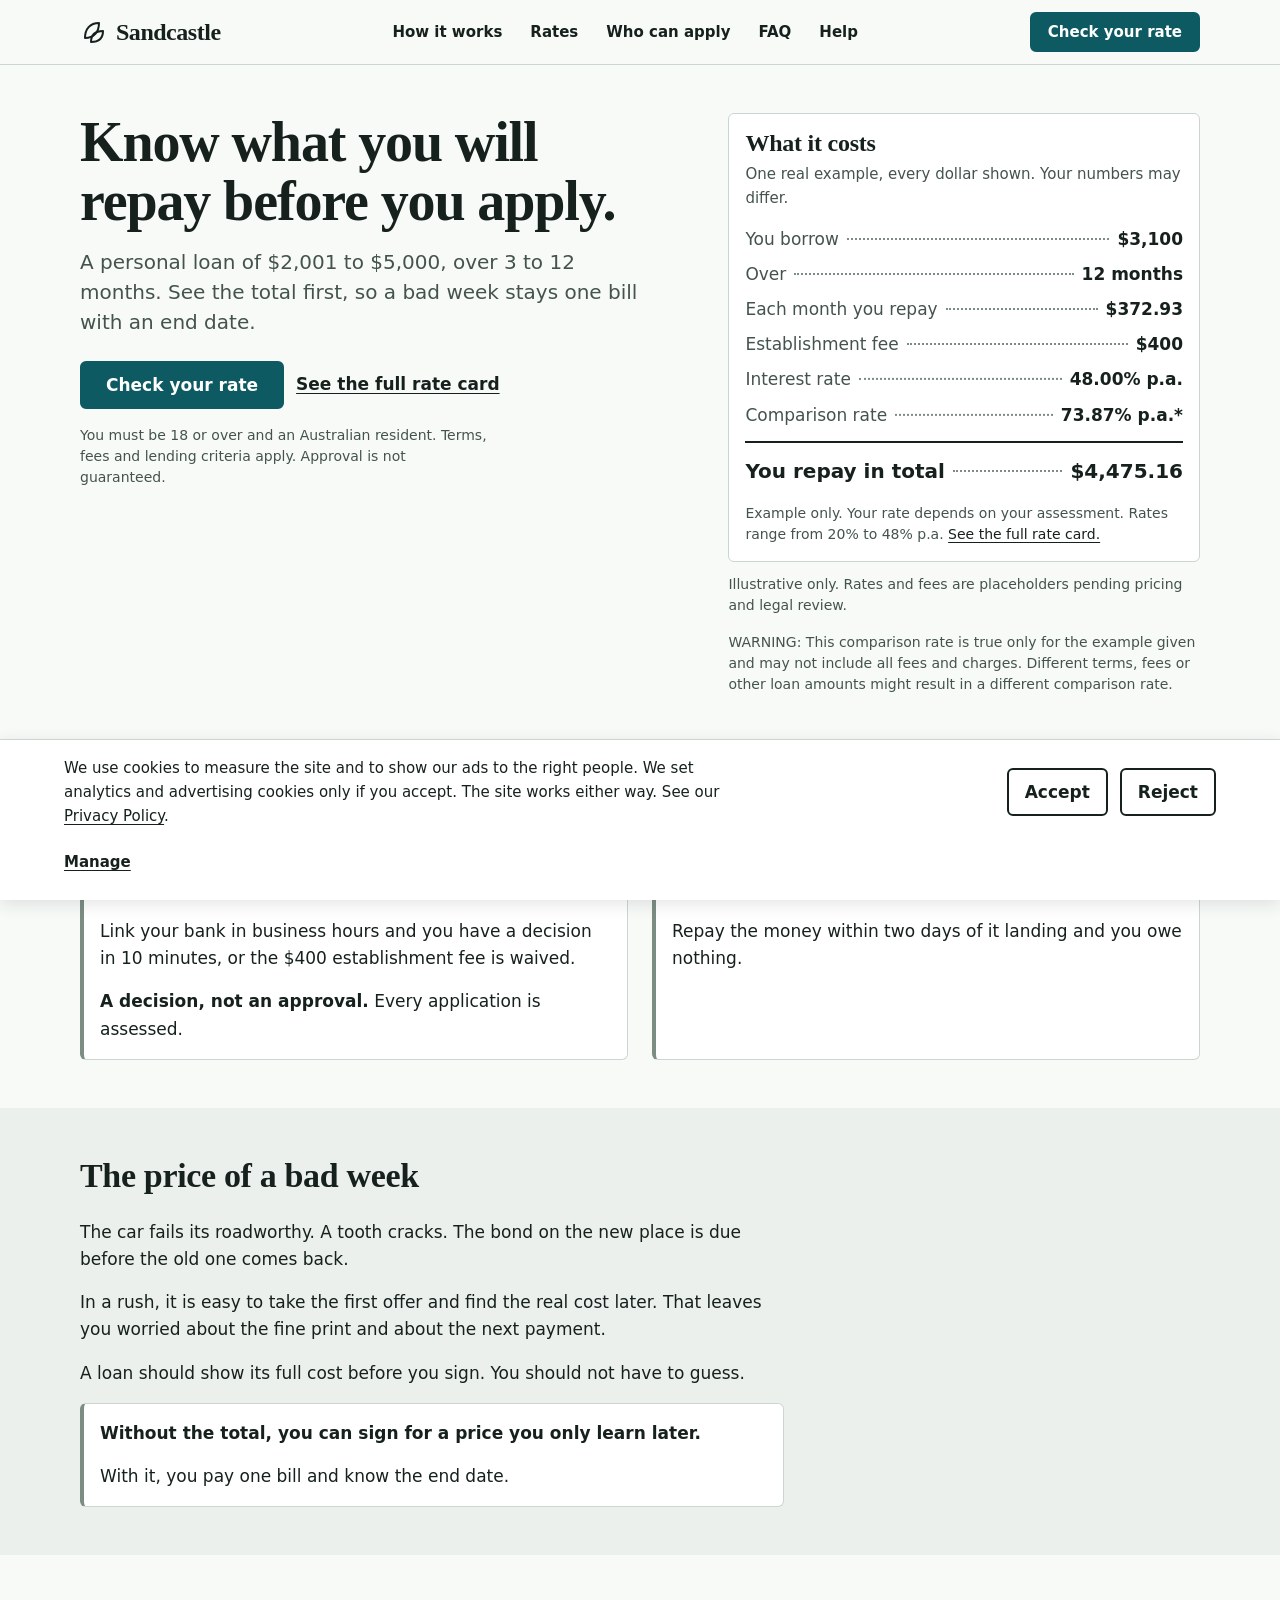
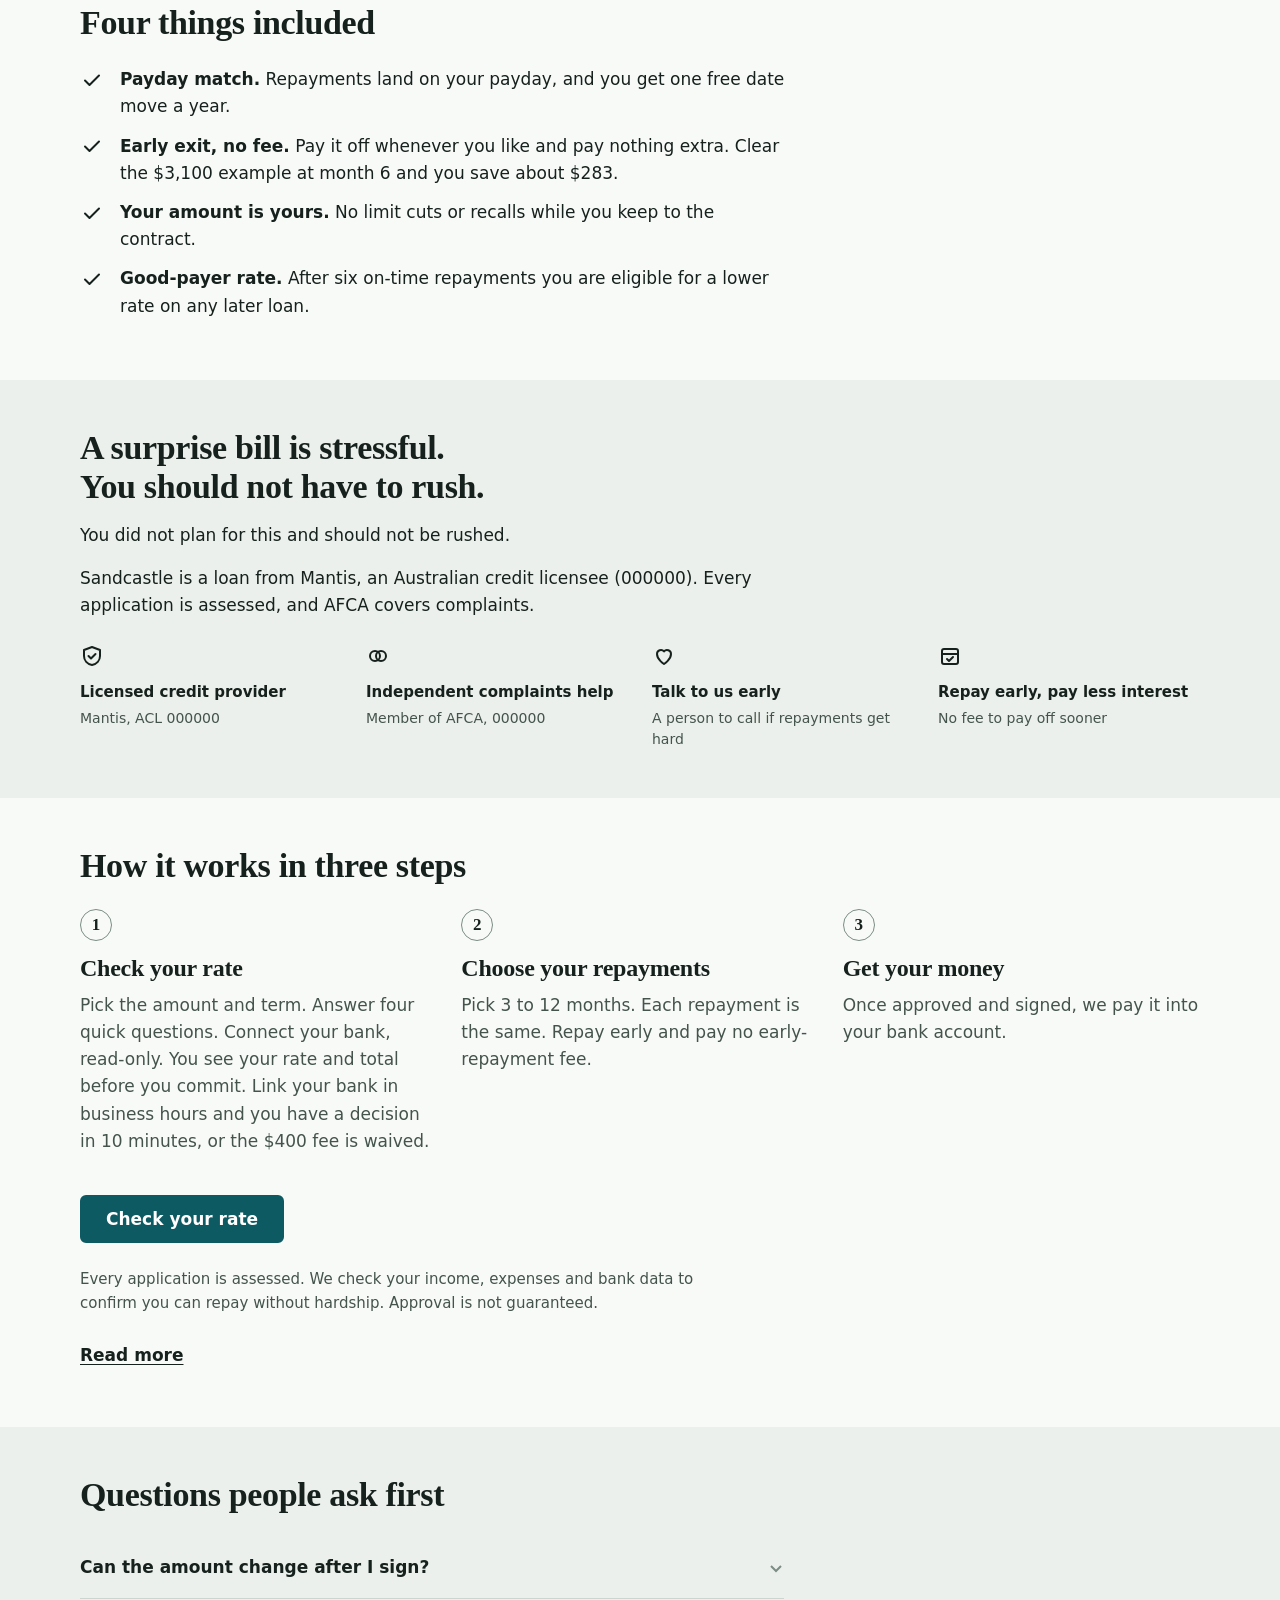
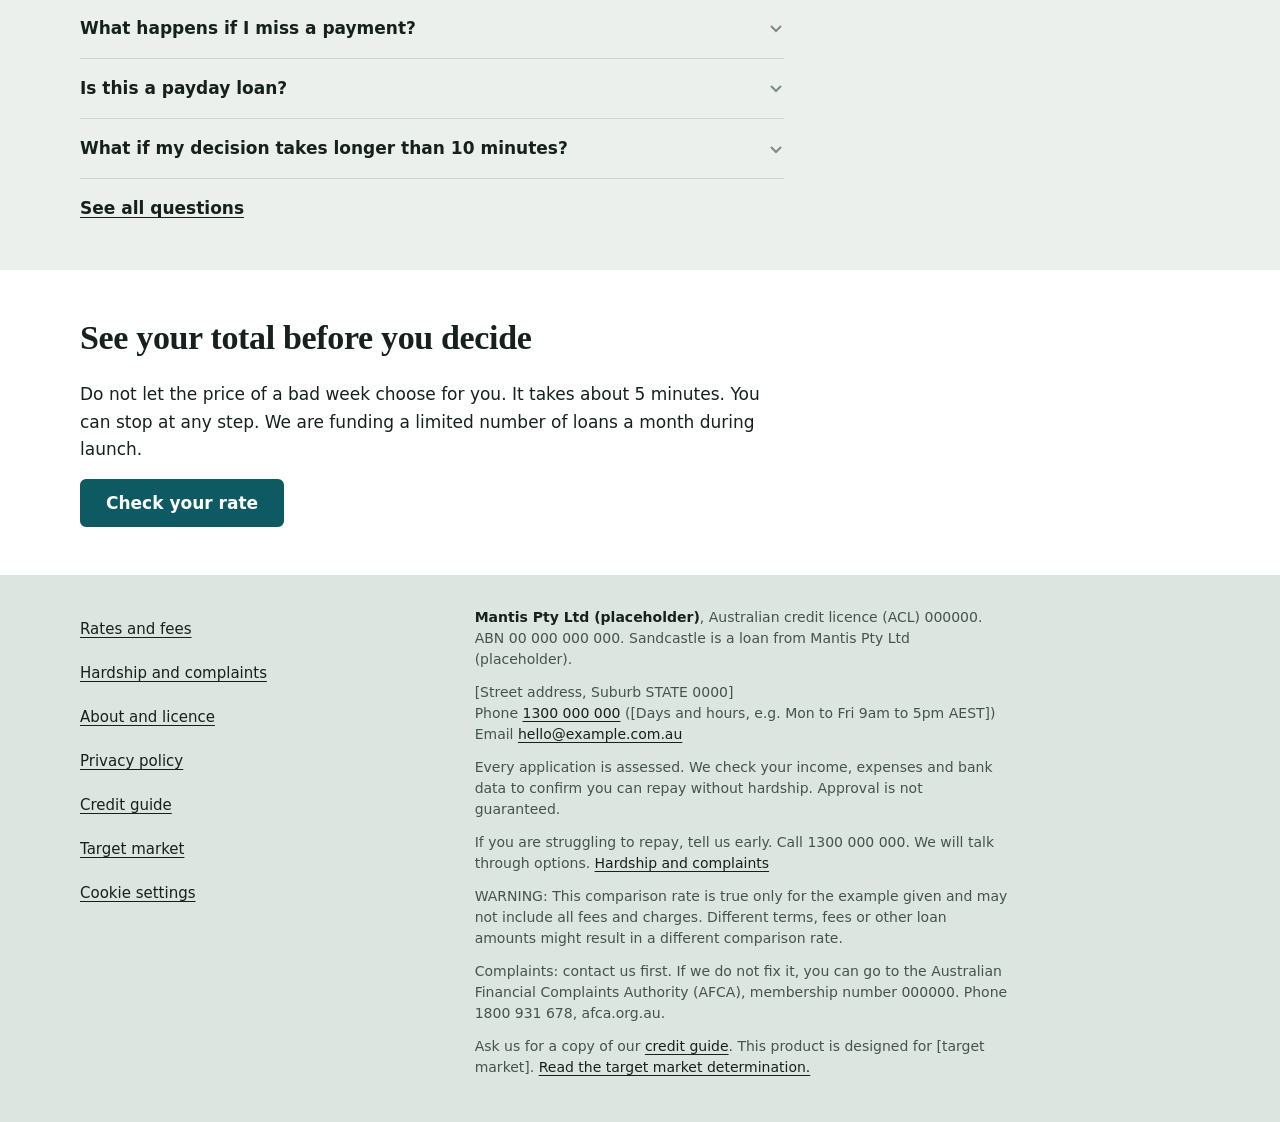
==== commit aefada7f: "Rename placeholder brand Fernbank to Sandcastle Co-Authored-By: Claude Fable 5.1 <noreply@anthropic." ====
--- a/docs/index.html
+++ b/docs/index.html
@@ -3,12 +3,12 @@
 <head>
   <meta charset="utf-8">
   <meta name="viewport" content="width=device-width, initial-scale=1, viewport-fit=cover">
-  <title>Fernbank personal loan: see the total first</title>
+  <title>Sandcastle personal loan: see the total first</title>
   <meta name="description" content="Borrow $2,001 to $5,000 over 3 to 12 months. See the total you repay before you apply. Every application is assessed.">
   <link rel="canonical" href="https://example.github.io/REPO/">
   <meta property="og:type" content="website">
-  <meta property="og:site_name" content="Fernbank">
-  <meta property="og:title" content="Fernbank personal loan: see the total first">
+  <meta property="og:site_name" content="Sandcastle">
+  <meta property="og:title" content="Sandcastle personal loan: see the total first">
   <meta property="og:description" content="Borrow $2,001 to $5,000 over 3 to 12 months. See the total you repay before you apply. Every application is assessed.">
   <meta property="og:url" content="https://example.github.io/REPO/">
   <meta name="twitter:card" content="summary">
@@ -28,7 +28,7 @@
   "Organization",
   "FinancialService"
  ],
- "name": "Fernbank",
+ "name": "Sandcastle",
  "legalName": "Mantis Pty Ltd (placeholder)",
  "url": "https://example.github.io/REPO/",
  "email": "hello@example.com.au",
@@ -42,7 +42,7 @@
 <a class="skip-link" href="#main">Skip to main content</a>
 <header class="site-header">
   <div class="container site-header__inner">
-    <a class="wordmark" href="index.html" data-testid="wordmark"><svg class="wordmark__mark" viewBox="0 0 28 28" aria-hidden="true"><path d="M5 20C5 11 10 5 19 5c0 9-5 15-14 15z"/><path d="M11 24c0-7 4-11 12-11 0 7-4 11-12 11z"/></svg><span data-cfg="BRAND_NAME">Fernbank</span></a>
+    <a class="wordmark" href="index.html" data-testid="wordmark"><svg class="wordmark__mark" viewBox="0 0 28 28" aria-hidden="true"><path d="M5 20C5 11 10 5 19 5c0 9-5 15-14 15z"/><path d="M11 24c0-7 4-11 12-11 0 7-4 11-12 11z"/></svg><span data-cfg="BRAND_NAME">Sandcastle</span></a>
     <nav id="site-nav" class="site-nav" aria-label="Main"><ul>
       <li><a href="how-it-works.html">How it works</a></li>
       <li><a href="rates.html">Rates</a></li>
@@ -134,7 +134,7 @@
   <div class="reading-block">
     <h2>A surprise bill is stressful. You should not have to rush.</h2>
     <p>You did not plan for this and should not be rushed.</p>
-    <p><span data-cfg="BRAND_NAME">Fernbank</span> is a loan from Mantis, an Australian credit licensee (<span data-cfg="ACL_NUMBER">000000</span>). Every application is assessed, and AFCA covers complaints.</p>
+    <p><span data-cfg="BRAND_NAME">Sandcastle</span> is a loan from Mantis, an Australian credit licensee (<span data-cfg="ACL_NUMBER">000000</span>). Every application is assessed, and AFCA covers complaints.</p>
     <!-- Licence appears only here (trust row), in the footer and on the about page. [VERIFY: counsel] No reviews, stars or counts until Mantis supplies verified links (spec s 8). -->
   </div>
   <ul class="trust-row" data-testid="trust-row">
@@ -157,7 +157,7 @@
   <p class="plan__note" data-testid="responsible-lending">Every application is assessed. We check your income, expenses and bank data to confirm you can repay without hardship. Approval is not guaranteed.</p>
   <details class="read-more reading-block" data-testid="read-more">
     <summary>Read more</summary>
-    <p><span data-cfg="BRAND_NAME">Fernbank</span> is a personal loan of $2,001 to $5,000 from Mantis, over 3 to 12 months with equal repayments. Your rate is set from your income and spending, and your credit history where we use it. Every application is assessed. You see the rate, repayment and total before you accept. Repay early with no fee.</p>
+    <p><span data-cfg="BRAND_NAME">Sandcastle</span> is a personal loan of $2,001 to $5,000 from Mantis, over 3 to 12 months with equal repayments. Your rate is set from your income and spending, and your credit history where we use it. Every application is assessed. You see the rate, repayment and total before you accept. Repay early with no fee.</p>
     <!-- [open item 6: confirm assessment inputs] -->
   </details>
 </div></section>
@@ -203,7 +203,7 @@
       </ul></nav>
     </div>
     <div class="footer__legal">
-      <p data-testid="footer-licence"><strong><span data-cfg="LEGAL_ENTITY">Mantis Pty Ltd (placeholder)</span></strong>, Australian credit licence (ACL) <span data-cfg="ACL_NUMBER">000000</span>. ABN <span data-cfg="ABN">00 000 000 000</span>. <span data-cfg="BRAND_NAME">Fernbank</span> is a loan from <span data-cfg="LEGAL_ENTITY">Mantis Pty Ltd (placeholder)</span>.</p>
+      <p data-testid="footer-licence"><strong><span data-cfg="LEGAL_ENTITY">Mantis Pty Ltd (placeholder)</span></strong>, Australian credit licence (ACL) <span data-cfg="ACL_NUMBER">000000</span>. ABN <span data-cfg="ABN">00 000 000 000</span>. <span data-cfg="BRAND_NAME">Sandcastle</span> is a loan from <span data-cfg="LEGAL_ENTITY">Mantis Pty Ltd (placeholder)</span>.</p>
       <address><span data-cfg="ADDRESS">[Street address, Suburb STATE 0000]</span><br>Phone <a href="tel:1300000000" data-cfg-href="tel:{PHONE_TEL}"><span data-cfg="PHONE">1300 000 000</span></a> (<span data-cfg="HOURS">[Days and hours, e.g. Mon to Fri 9am to 5pm AEST]</span>)<br>Email <a href="mailto:hello@example.com.au" data-cfg-href="mailto:{EMAIL}"><span data-cfg="EMAIL">hello@example.com.au</span></a></address>
       <p data-testid="footer-assessment">Every application is assessed. We check your income, expenses and bank data to confirm you can repay without hardship. Approval is not guaranteed.</p>
       <p data-testid="footer-hardship">If you are struggling to repay, tell us early. Call <span data-cfg="PHONE">1300 000 000</span>. We will talk through options. <a href="hardship.html">Hardship and complaints</a></p>
--- a/docs/assets/css/tokens.css
+++ b/docs/assets/css/tokens.css
@@ -1,4 +1,4 @@
-/* Fernbank design tokens and base styles. Brand name is a placeholder: it appears only in HTML/JS config, never here.
+/* Sandcastle design tokens and base styles. Brand name is a placeholder: it appears only in HTML/JS config, never here.
    Fonts are loaded by <link> in each page head (see team/02_design_system.md), not @import, to avoid a render-blocking chain.
    Component layout lives in a second file (components.css). */
 
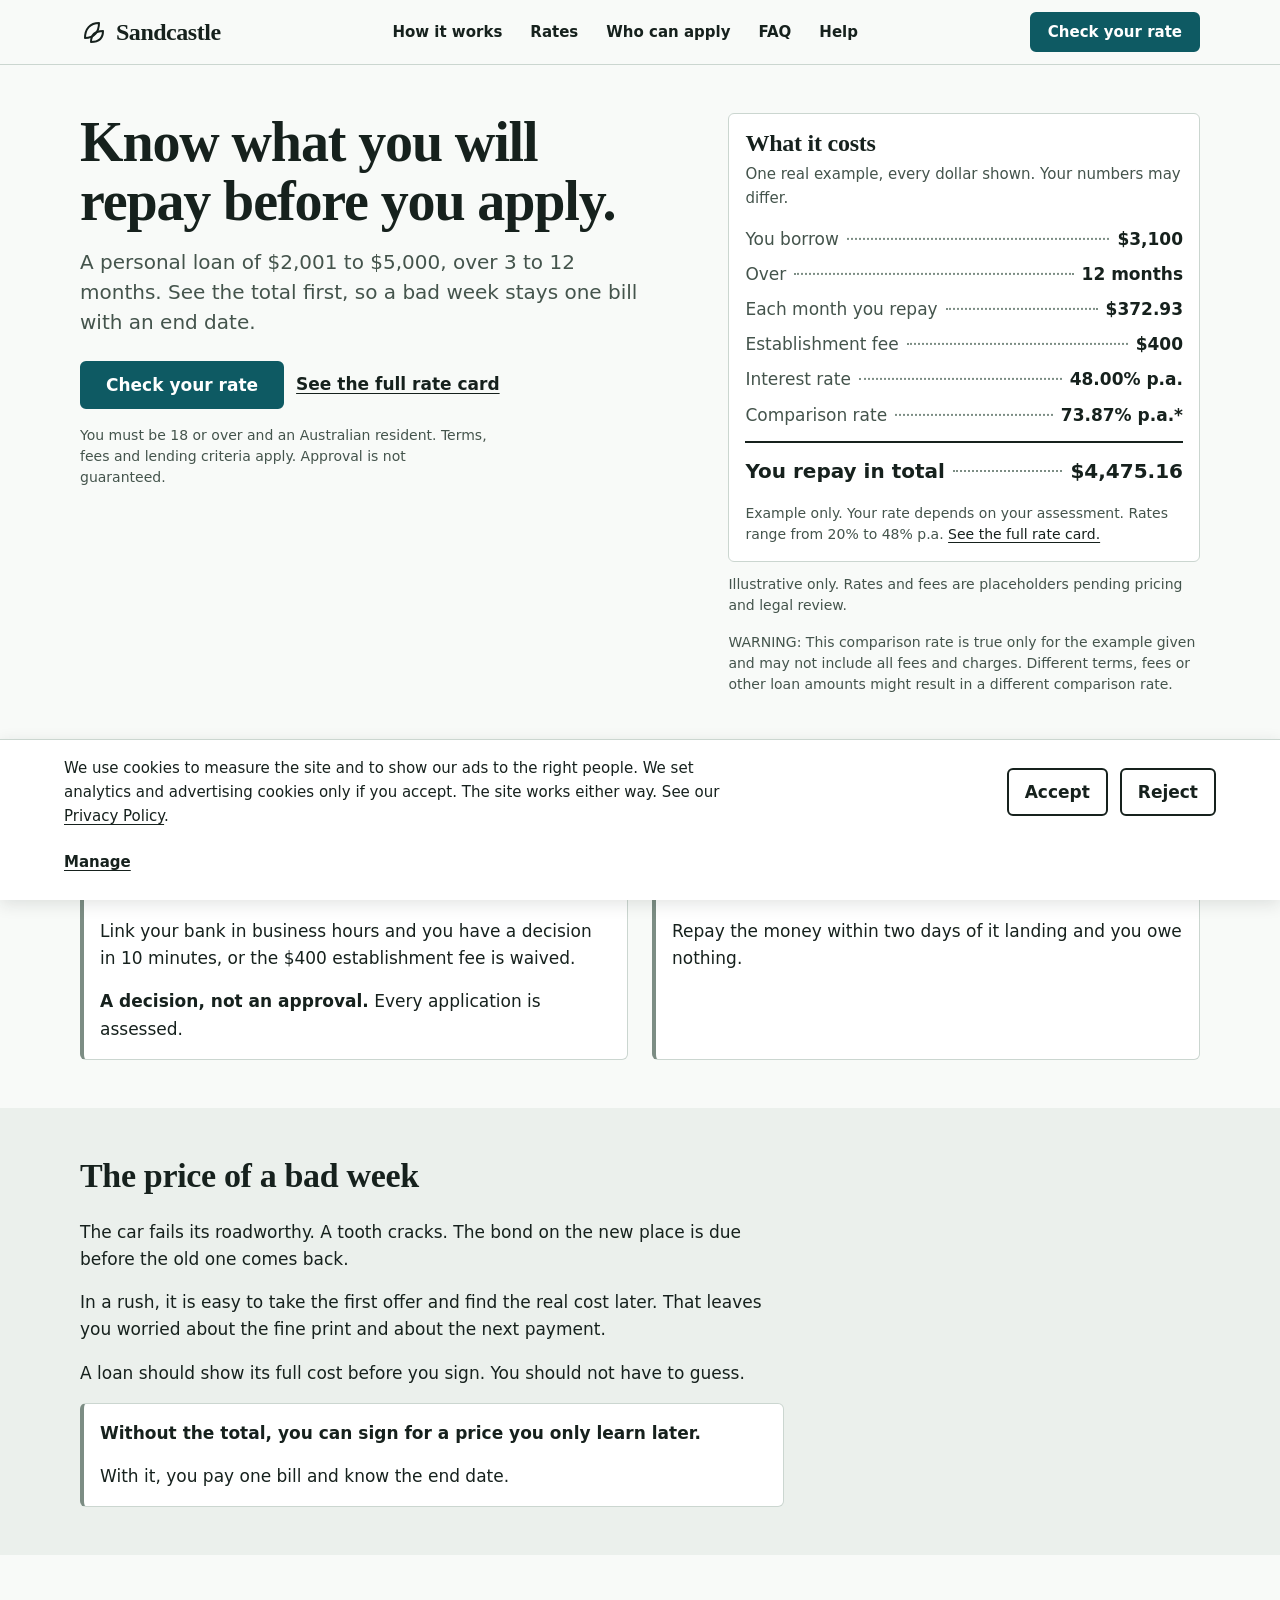
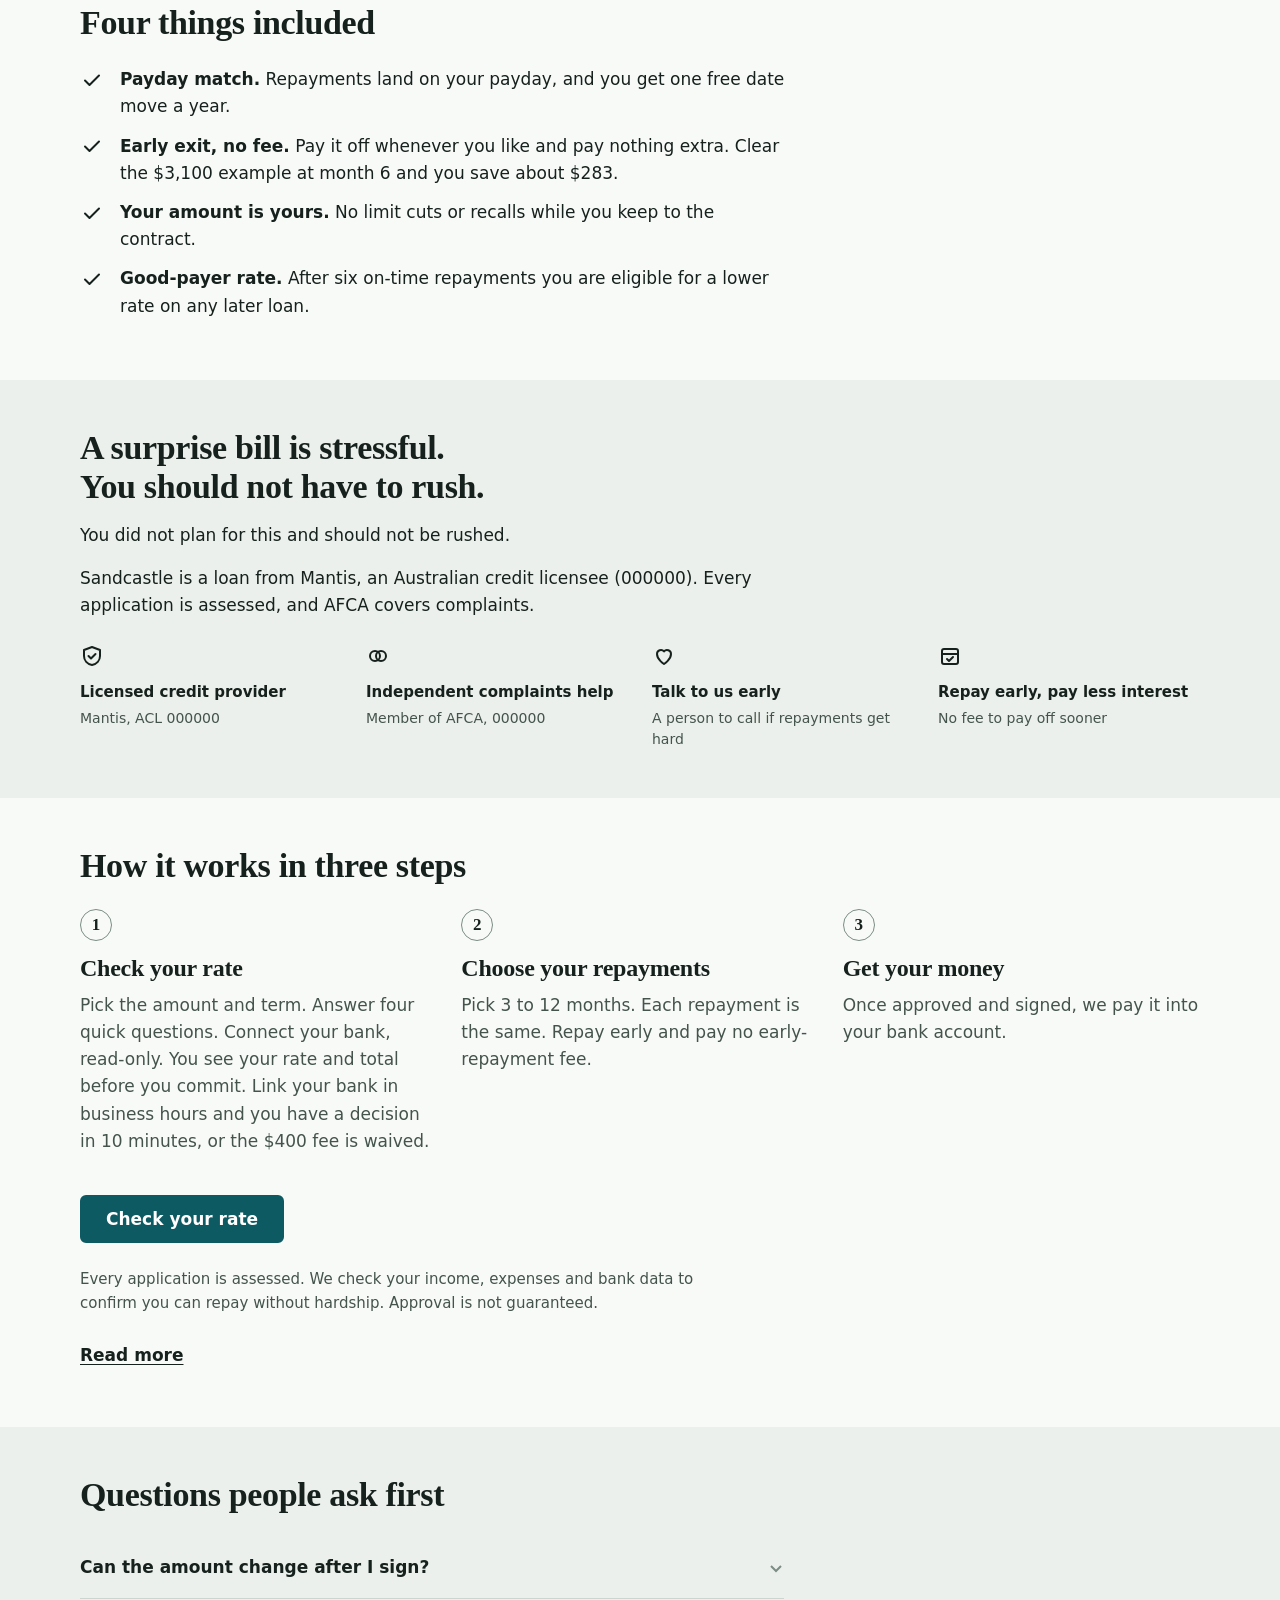
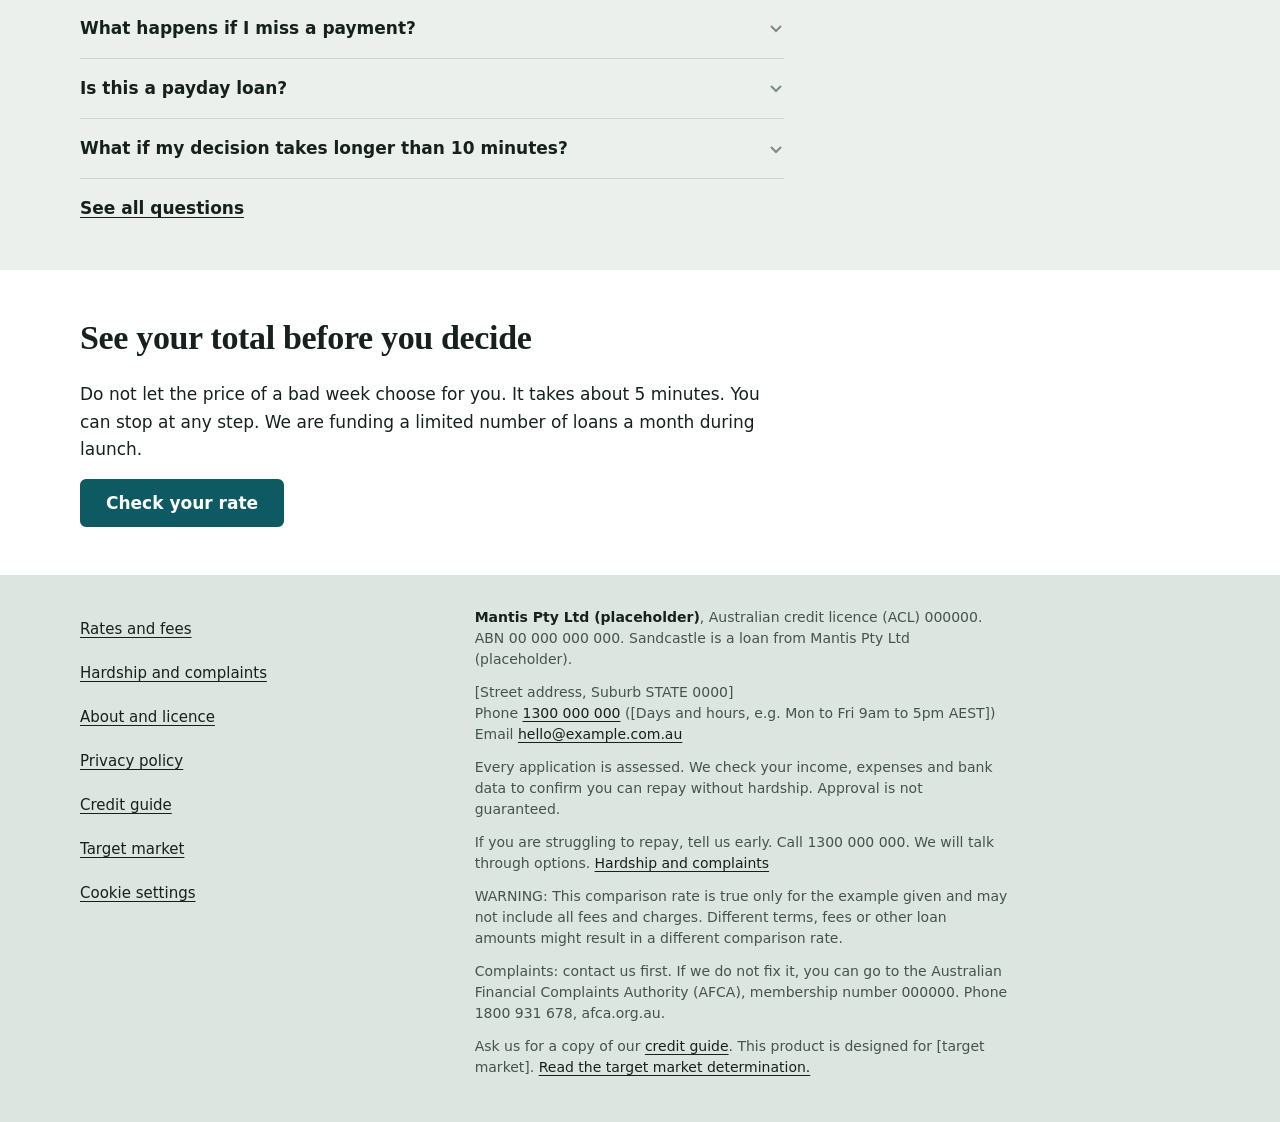
==== commit 49bef656: "Point canonical, social and sitemap URLs at cktc.github.io/sandcastle-site; fix 404 links for the pr" ====
--- a/docs/index.html
+++ b/docs/index.html
@@ -5,12 +5,12 @@
   <meta name="viewport" content="width=device-width, initial-scale=1, viewport-fit=cover">
   <title>Sandcastle personal loan: see the total first</title>
   <meta name="description" content="Borrow $2,001 to $5,000 over 3 to 12 months. See the total you repay before you apply. Every application is assessed.">
-  <link rel="canonical" href="https://example.github.io/REPO/">
+  <link rel="canonical" href="https://cktc.github.io/sandcastle-site/">
   <meta property="og:type" content="website">
   <meta property="og:site_name" content="Sandcastle">
   <meta property="og:title" content="Sandcastle personal loan: see the total first">
   <meta property="og:description" content="Borrow $2,001 to $5,000 over 3 to 12 months. See the total you repay before you apply. Every application is assessed.">
-  <meta property="og:url" content="https://example.github.io/REPO/">
+  <meta property="og:url" content="https://cktc.github.io/sandcastle-site/">
   <meta name="twitter:card" content="summary">
   <meta name="referrer" content="strict-origin-when-cross-origin">
   <meta http-equiv="Content-Security-Policy" content="default-src 'self'; script-src 'self' https://connect.facebook.net https://*.googletagmanager.com https://www.googleadservices.com; connect-src 'self' https://www.facebook.com https://*.google-analytics.com https://*.analytics.google.com https://*.googletagmanager.com https://www.google.com https://*.g.doubleclick.net https://www.googleadservices.com https://formspree.io; img-src 'self' data: https://www.facebook.com https://*.google-analytics.com https://*.googletagmanager.com https://www.google.com https://*.g.doubleclick.net https://www.googleadservices.com; style-src 'self' https://fonts.googleapis.com; font-src https://fonts.gstatic.com; base-uri 'self'; form-action 'self' https://formspree.io">
@@ -30,7 +30,7 @@
  ],
  "name": "Sandcastle",
  "legalName": "Mantis Pty Ltd (placeholder)",
- "url": "https://example.github.io/REPO/",
+ "url": "https://cktc.github.io/sandcastle-site/",
  "email": "hello@example.com.au",
  "telephone": "+61-1300-000-000",
  "areaServed": "AU",
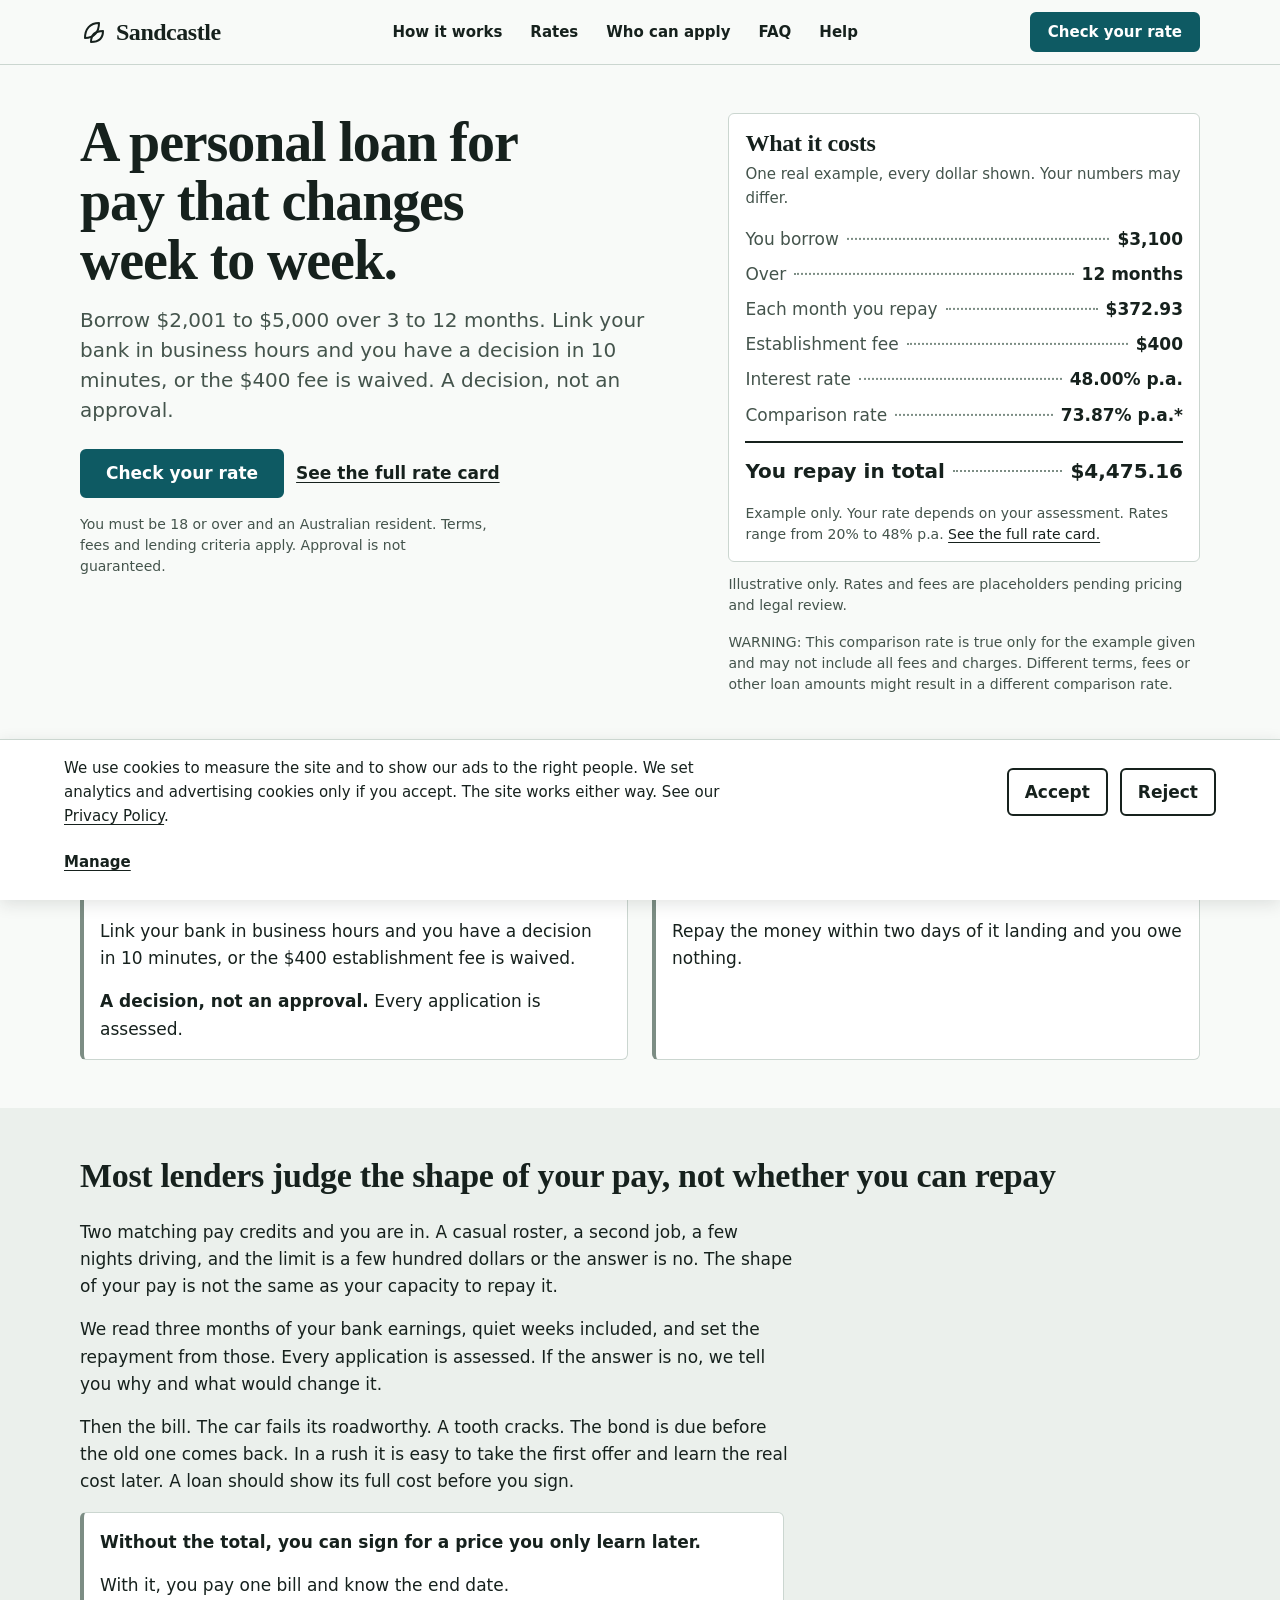
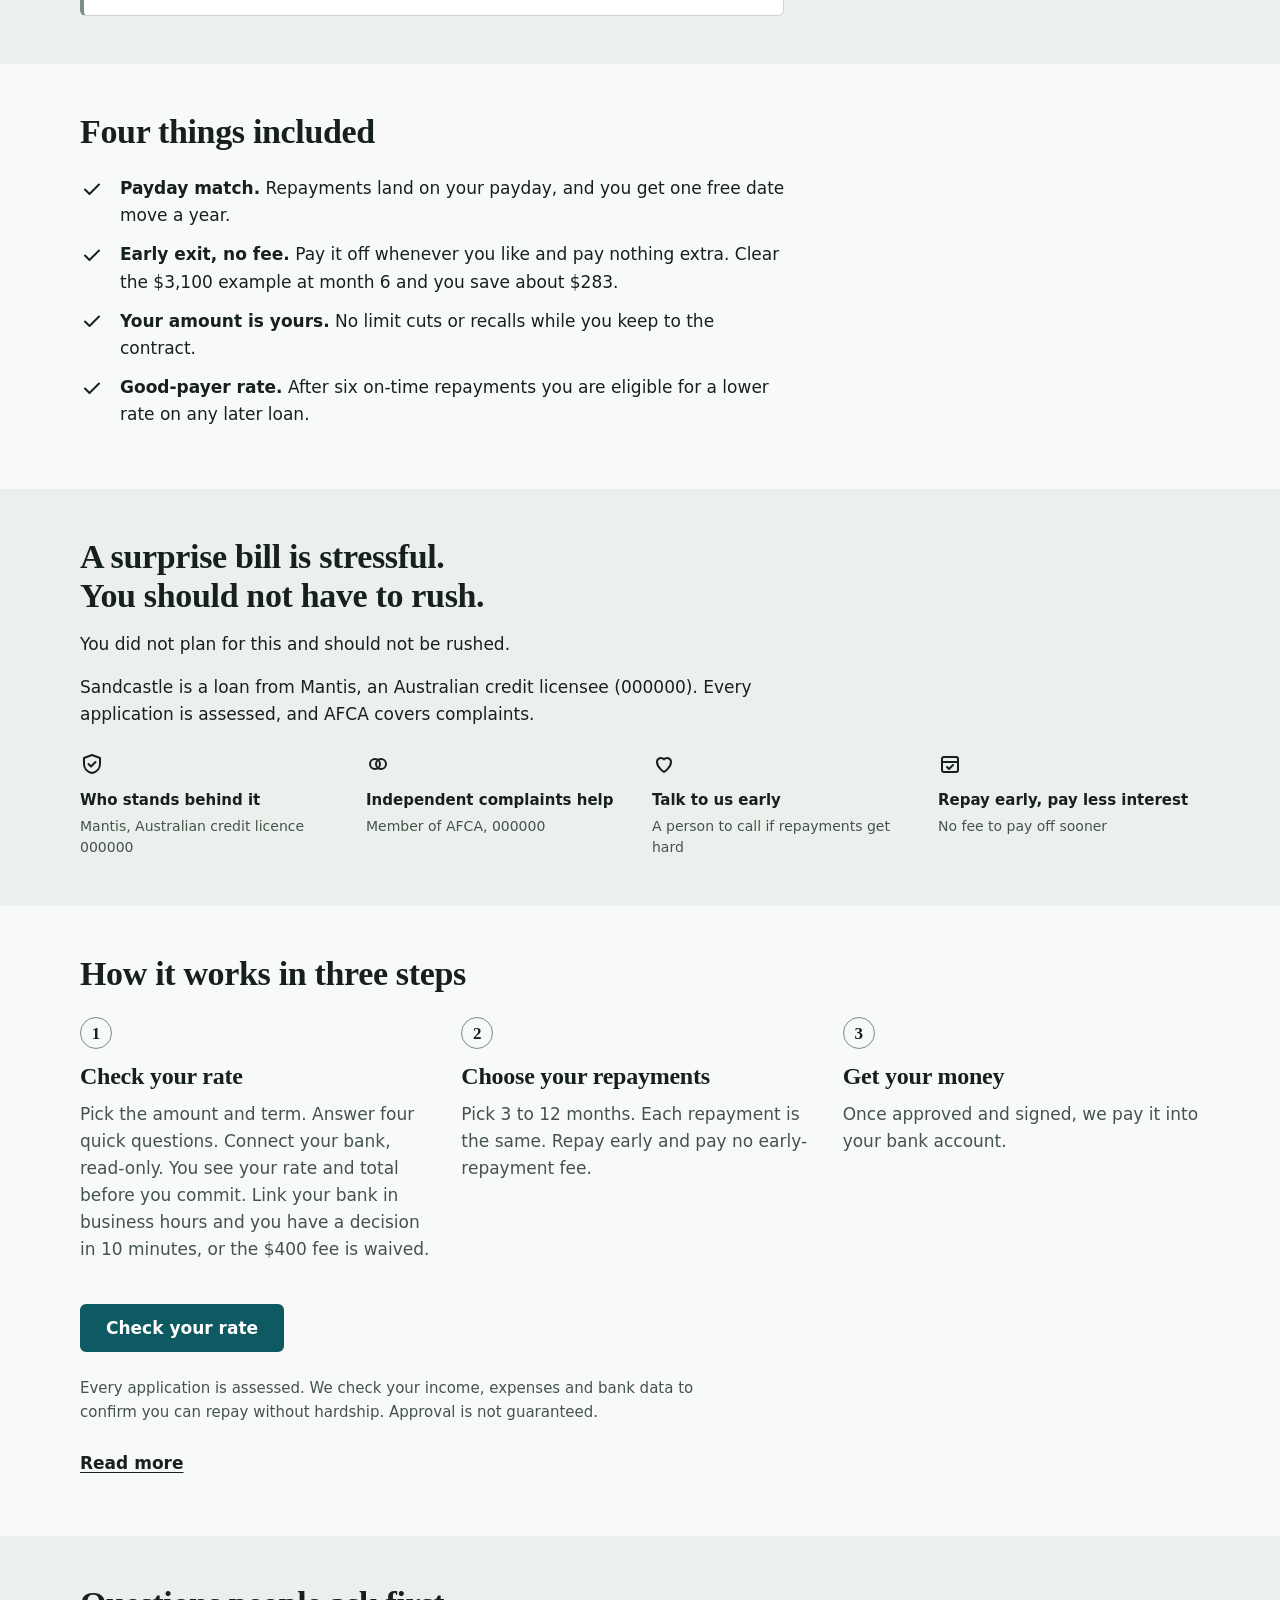
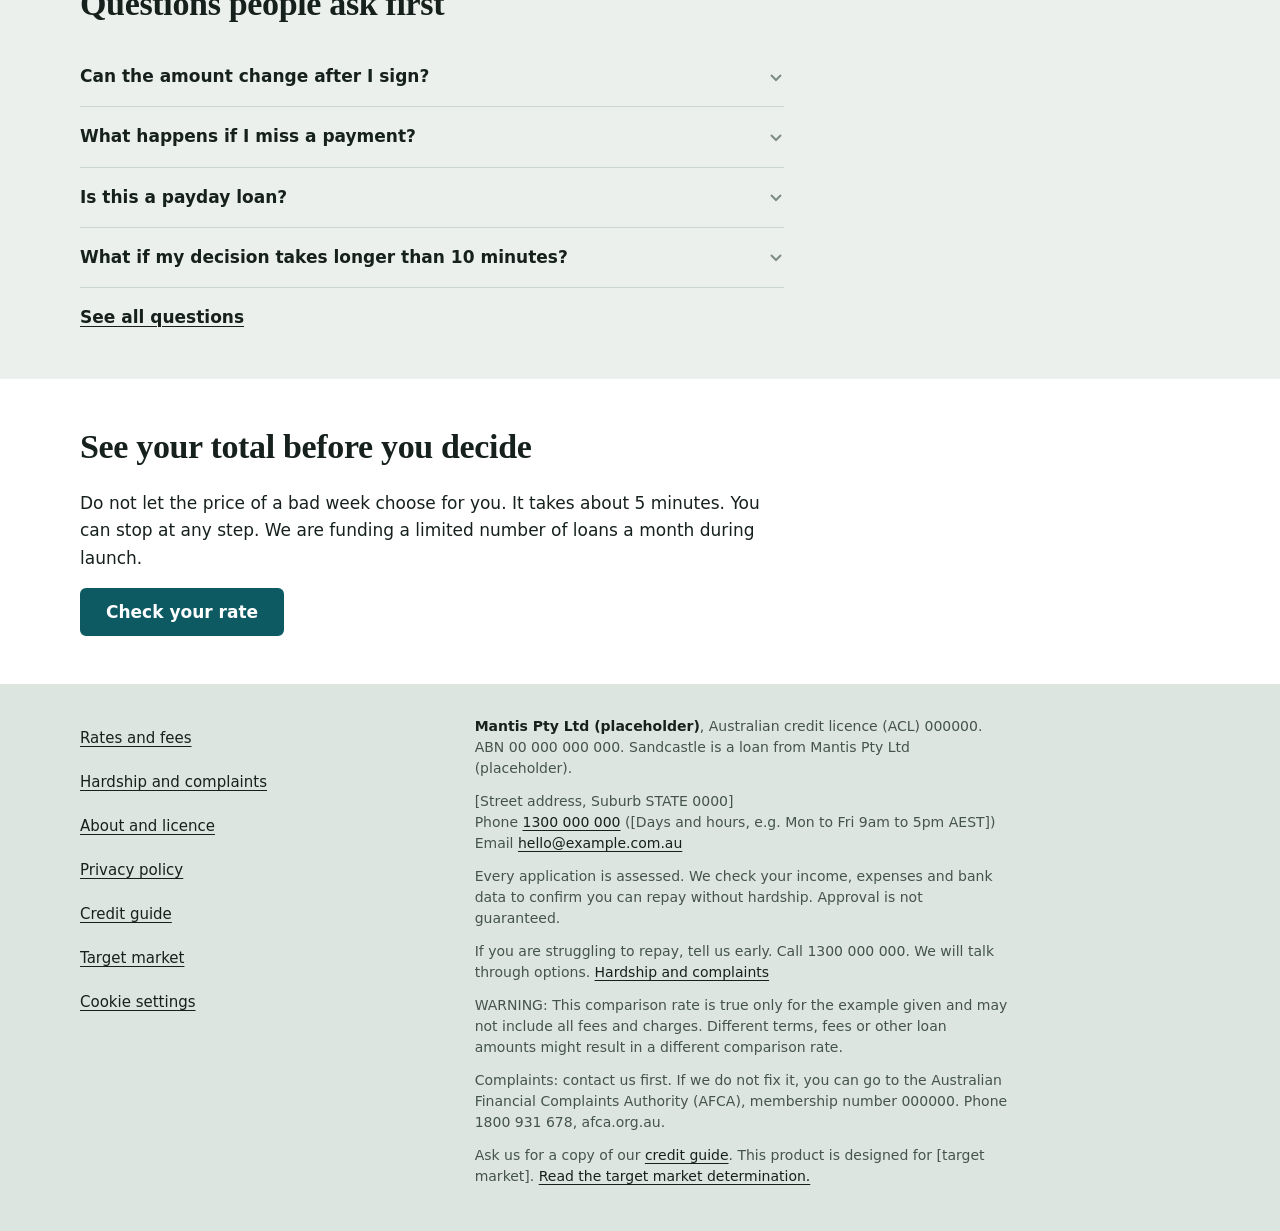
==== commit 94eded2e: "Positioning: hero leads with the category and the 10-minute guarantee; insight before the bill; know" ====
--- a/docs/index.html
+++ b/docs/index.html
@@ -3,13 +3,13 @@
 <head>
   <meta charset="utf-8">
   <meta name="viewport" content="width=device-width, initial-scale=1, viewport-fit=cover">
-  <title>Sandcastle personal loan: see the total first</title>
-  <meta name="description" content="Borrow $2,001 to $5,000 over 3 to 12 months. See the total you repay before you apply. Every application is assessed.">
+  <title>Sandcastle personal loan: a decision in 10 minutes</title>
+  <meta name="description" content="A personal loan of $2,001 to $5,000 for pay that changes week to week. A decision in 10 minutes once your bank is linked, or the $400 fee is waived. Every application is assessed.">
   <link rel="canonical" href="https://cktc.github.io/sandcastle-site/">
   <meta property="og:type" content="website">
   <meta property="og:site_name" content="Sandcastle">
-  <meta property="og:title" content="Sandcastle personal loan: see the total first">
-  <meta property="og:description" content="Borrow $2,001 to $5,000 over 3 to 12 months. See the total you repay before you apply. Every application is assessed.">
+  <meta property="og:title" content="Sandcastle personal loan: a decision in 10 minutes">
+  <meta property="og:description" content="A personal loan of $2,001 to $5,000 for pay that changes week to week. A decision in 10 minutes once your bank is linked, or the $400 fee is waived. Every application is assessed.">
   <meta property="og:url" content="https://cktc.github.io/sandcastle-site/">
   <meta name="twitter:card" content="summary">
   <meta name="referrer" content="strict-origin-when-cross-origin">
@@ -59,8 +59,9 @@
 <main id="main" tabindex="-1">
 <section class="hero" data-testid="hero"><div class="container hero__grid">
   <div>
-    <h1 class="display hero__title">Know what you will repay before you apply.</h1>
-    <p class="lede hero__sub">A personal loan of $2,001 to $5,000, over 3 to 12 months. See the total first, so a bad week stays one bill with an end date.</p>
+    <h1 class="display hero__title">A personal loan for pay that changes week to week.</h1>
+    <p class="lede hero__sub">Borrow $2,001 to $5,000 over 3 to 12 months. Link your bank in business hours and you have a decision in <span data-cfg="DECISION_PROMISE_MINUTES">10</span> minutes, or the <span data-cfg="FEE_WAIVER_AMOUNT">$400</span> fee is waived. A decision, not an approval.</p>
+    <!-- Positioning (Dunford, 9 Nov 2026): category plus differentiator in the hero; the known total moves to proof below. [VERIFY: counsel] on the guarantee wording -->
     <!-- [PLACEHOLDER: "equal" assumes monthly repayments] -->
     <div class="hero__actions">
       <a class="btn btn--primary btn--block" href="apply.html" data-cta="hero-check-rate" data-testid="cta-hero">Check your rate</a>
@@ -110,10 +111,11 @@
 </div></section>
 
 <section class="section section--alt" data-testid="stakes"><div class="container">
-  <h2>The price of a bad week</h2>
-  <p>The car fails its roadworthy. A tooth cracks. The bond on the new place is due before the old one comes back.</p>
-  <p>In a rush, it is easy to take the first offer and find the real cost later. That leaves you worried about the fine print and about the next payment.</p>
-  <p>A loan should show its full cost before you sign. You should not have to guess.</p>
+  <h2>Most lenders judge the shape of your pay, not whether you can repay</h2>
+  <p>Two matching pay credits and you are in. A casual roster, a second job, a few nights driving, and the limit is a few hundred dollars or the answer is no. The shape of your pay is not the same as your capacity to repay it.</p>
+  <p>We read three months of your bank earnings, quiet weeks included, and set the repayment from those. Every application is assessed. If the answer is no, we tell you why and what would change it.</p>
+  <!-- [VERIFY: counsel] the "few hundred dollars" line describes competitors' published limits (Beforepay new-customer limits $50 to $1,000); keep generic -->
+  <p>Then the bill. The car fails its roadworthy. A tooth cracks. The bond is due before the old one comes back. In a rush it is easy to take the first offer and learn the real cost later. A loan should show its full cost before you sign.</p>
   <div class="callout">
     <p><strong>Without the total, you can sign for a price you only learn later.</strong></p>
     <p>With it, you pay one bill and know the end date.</p>
@@ -138,7 +140,7 @@
     <!-- Licence appears only here (trust row), in the footer and on the about page. [VERIFY: counsel] No reviews, stars or counts until Mantis supplies verified links (spec s 8). -->
   </div>
   <ul class="trust-row" data-testid="trust-row">
-  <li class="trust-item" data-testid="trust-licence"><svg class="trust-item__icon" viewBox="0 0 24 24" aria-hidden="true"><path d="M12 3l8 3v6c0 4.5-3.2 8-8 9-4.8-1-8-4.5-8-9V6z"/><path d="M8.5 12l2.5 2.5L15.5 10"/></svg><strong class="trust-item__title">Licensed credit provider</strong><span class="trust-item__text">Mantis, ACL <span data-cfg="ACL_NUMBER">000000</span></span></li>
+  <li class="trust-item" data-testid="trust-licence"><svg class="trust-item__icon" viewBox="0 0 24 24" aria-hidden="true"><path d="M12 3l8 3v6c0 4.5-3.2 8-8 9-4.8-1-8-4.5-8-9V6z"/><path d="M8.5 12l2.5 2.5L15.5 10"/></svg><strong class="trust-item__title">Who stands behind it</strong><span class="trust-item__text">Mantis, Australian credit licence <span data-cfg="ACL_NUMBER">000000</span></span></li>
   <li class="trust-item" data-testid="trust-afca"><svg class="trust-item__icon" viewBox="0 0 24 24" aria-hidden="true"><circle cx="9" cy="12" r="5"/><circle cx="15" cy="12" r="5"/></svg><strong class="trust-item__title">Independent complaints help</strong><span class="trust-item__text">Member of AFCA, <span data-cfg="AFCA_MEMBER_NO">000000</span></span></li>
   <li class="trust-item" data-testid="trust-hardship"><svg class="trust-item__icon" viewBox="0 0 24 24" aria-hidden="true"><path d="M12 20s-7-4.4-7-10a4 4 0 017-2.6A4 4 0 0119 10c0 5.6-7 10-7 10z"/></svg><strong class="trust-item__title">Talk to us early</strong><span class="trust-item__text">A person to call if repayments get hard</span></li>
   <li class="trust-item" data-testid="trust-repay"><svg class="trust-item__icon" viewBox="0 0 24 24" aria-hidden="true"><rect x="4" y="5" width="16" height="15" rx="2"/><path d="M4 10h16"/><path d="M9 15l2 2 4-4"/></svg><strong class="trust-item__title">Repay early, pay less interest</strong><span class="trust-item__text">No fee to pay off sooner</span></li>
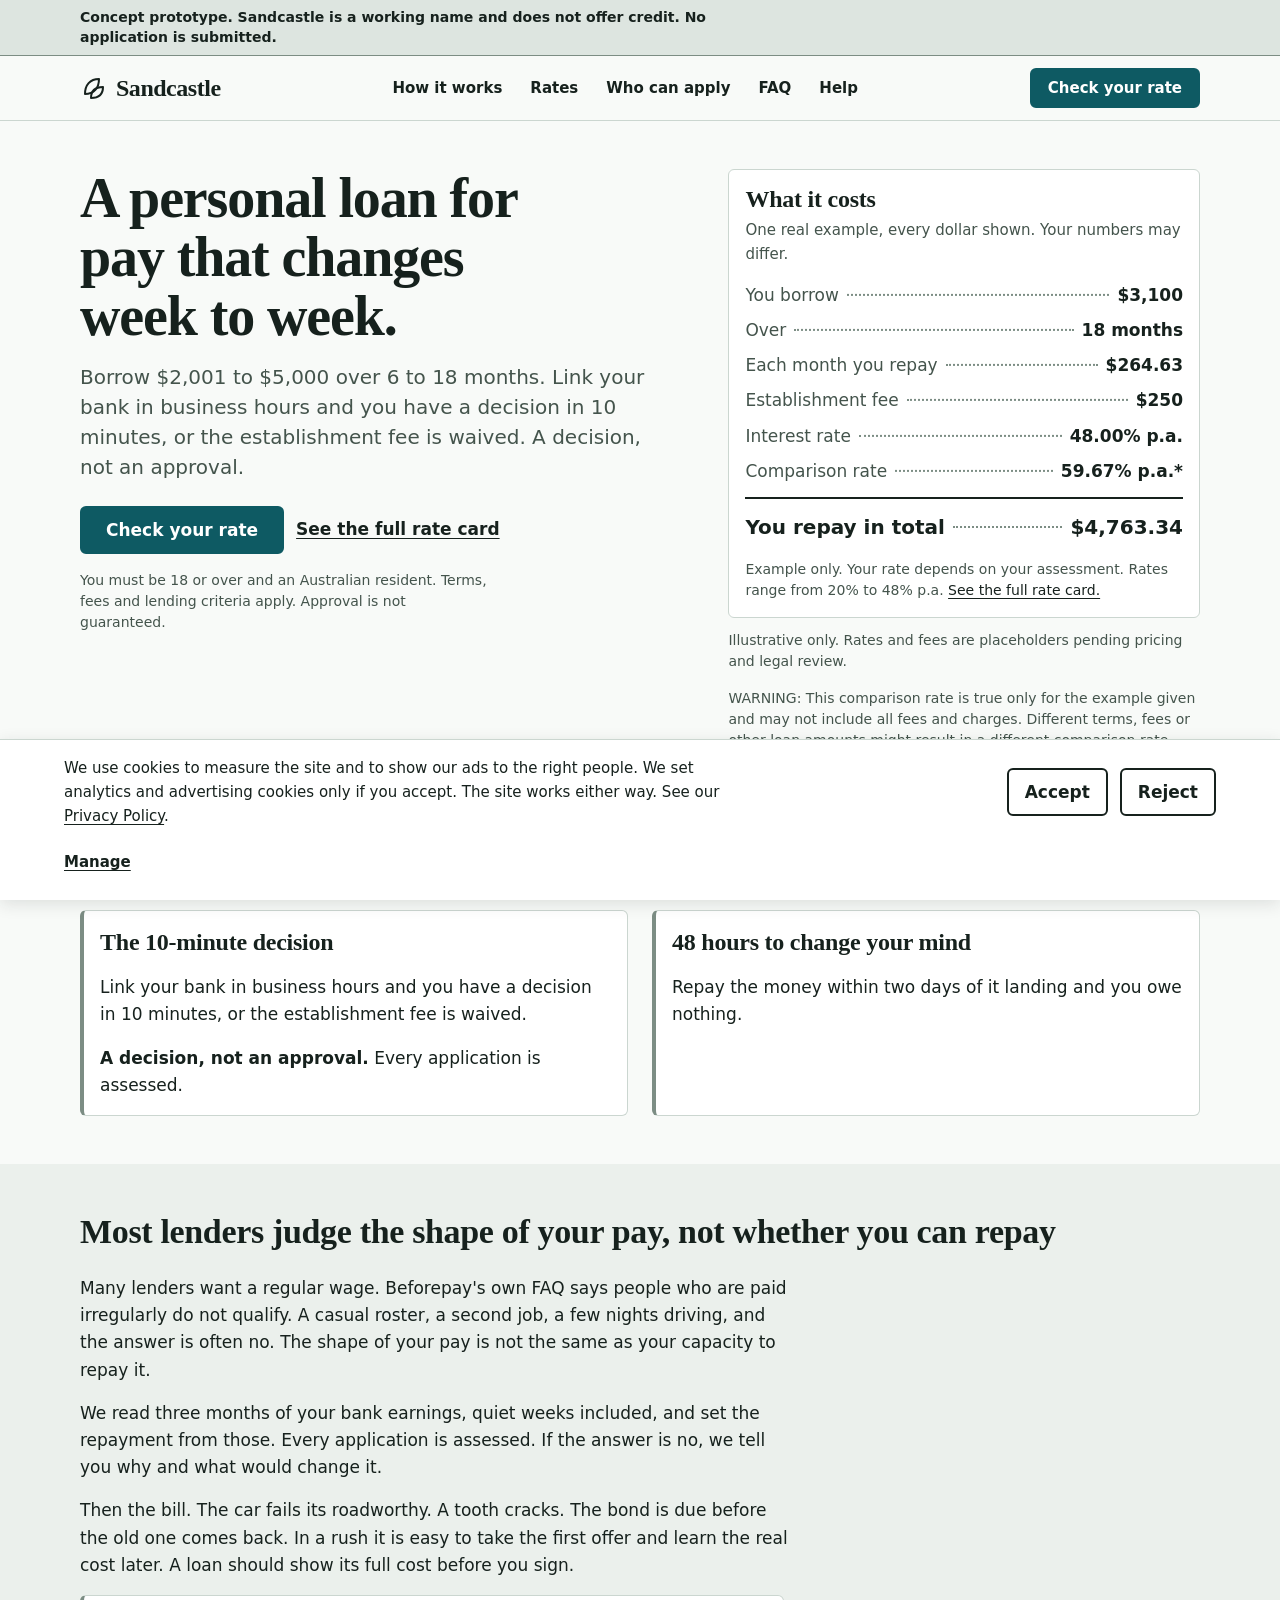
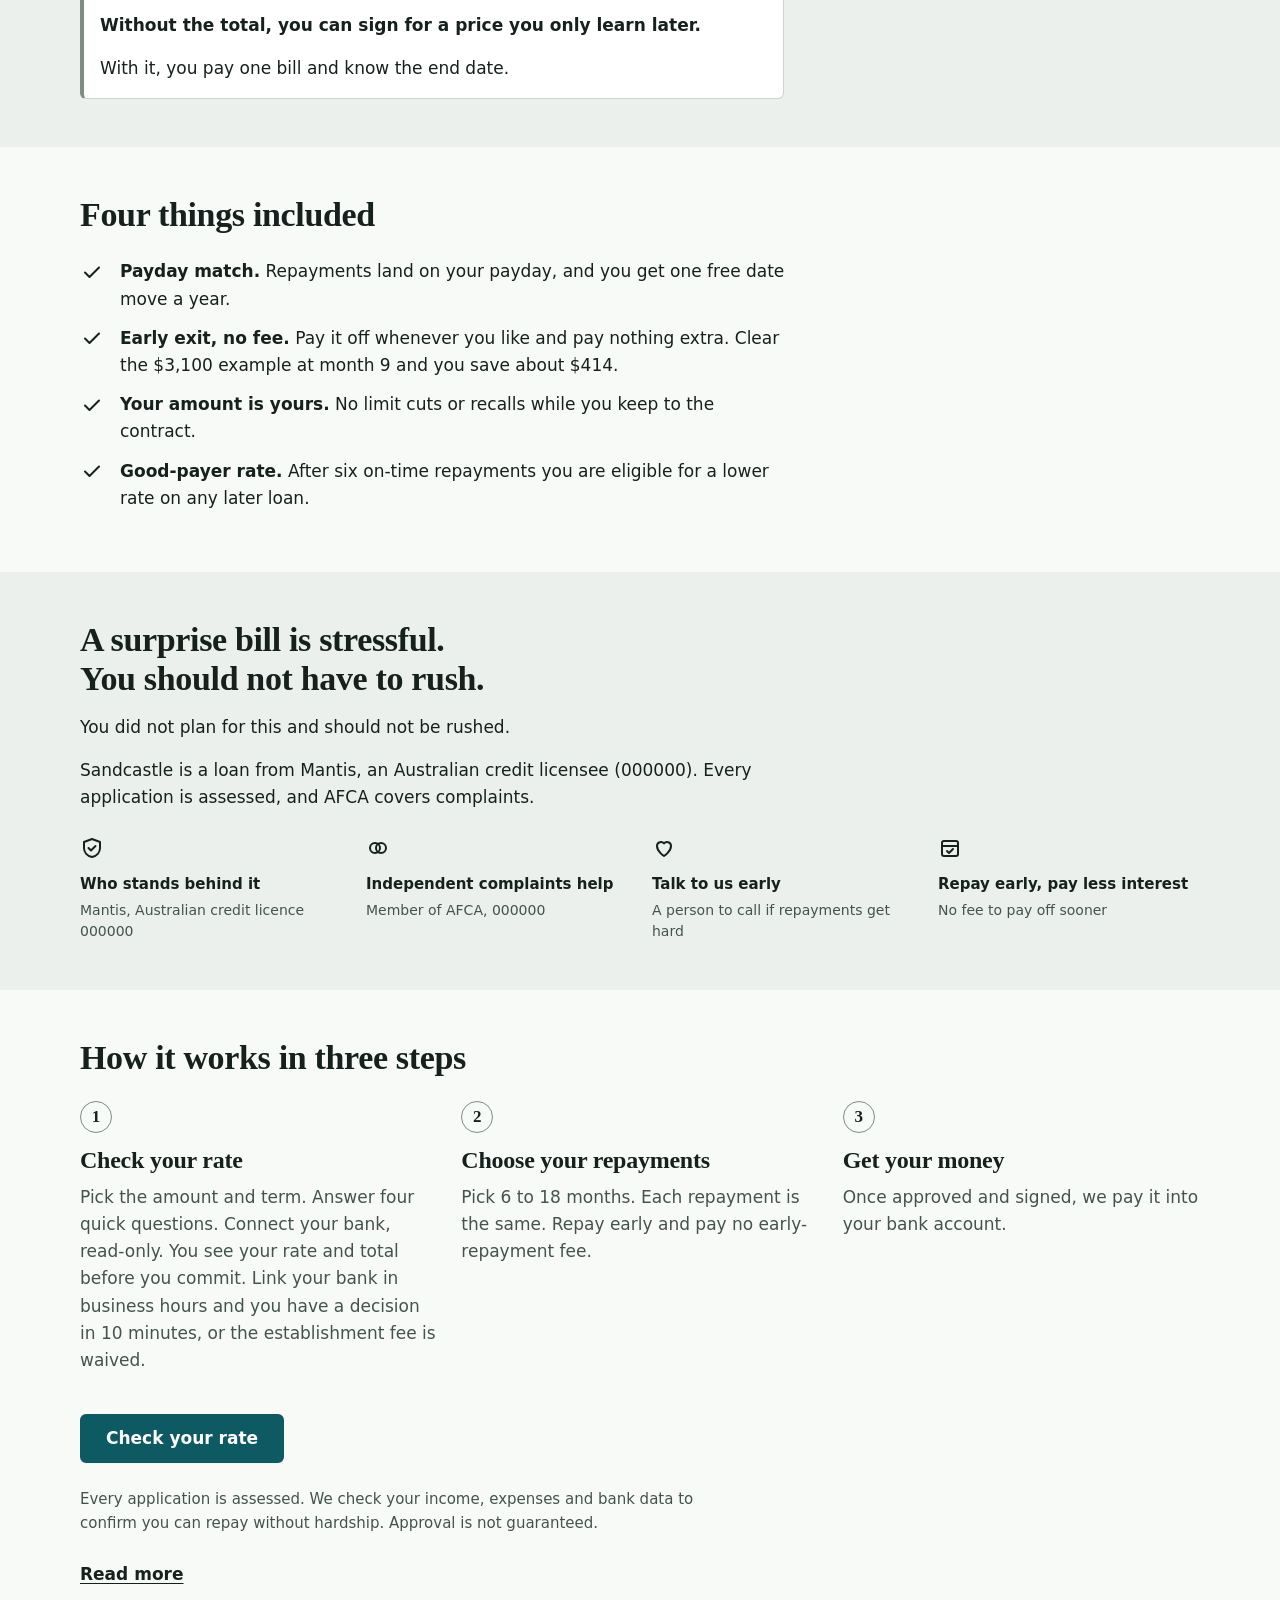
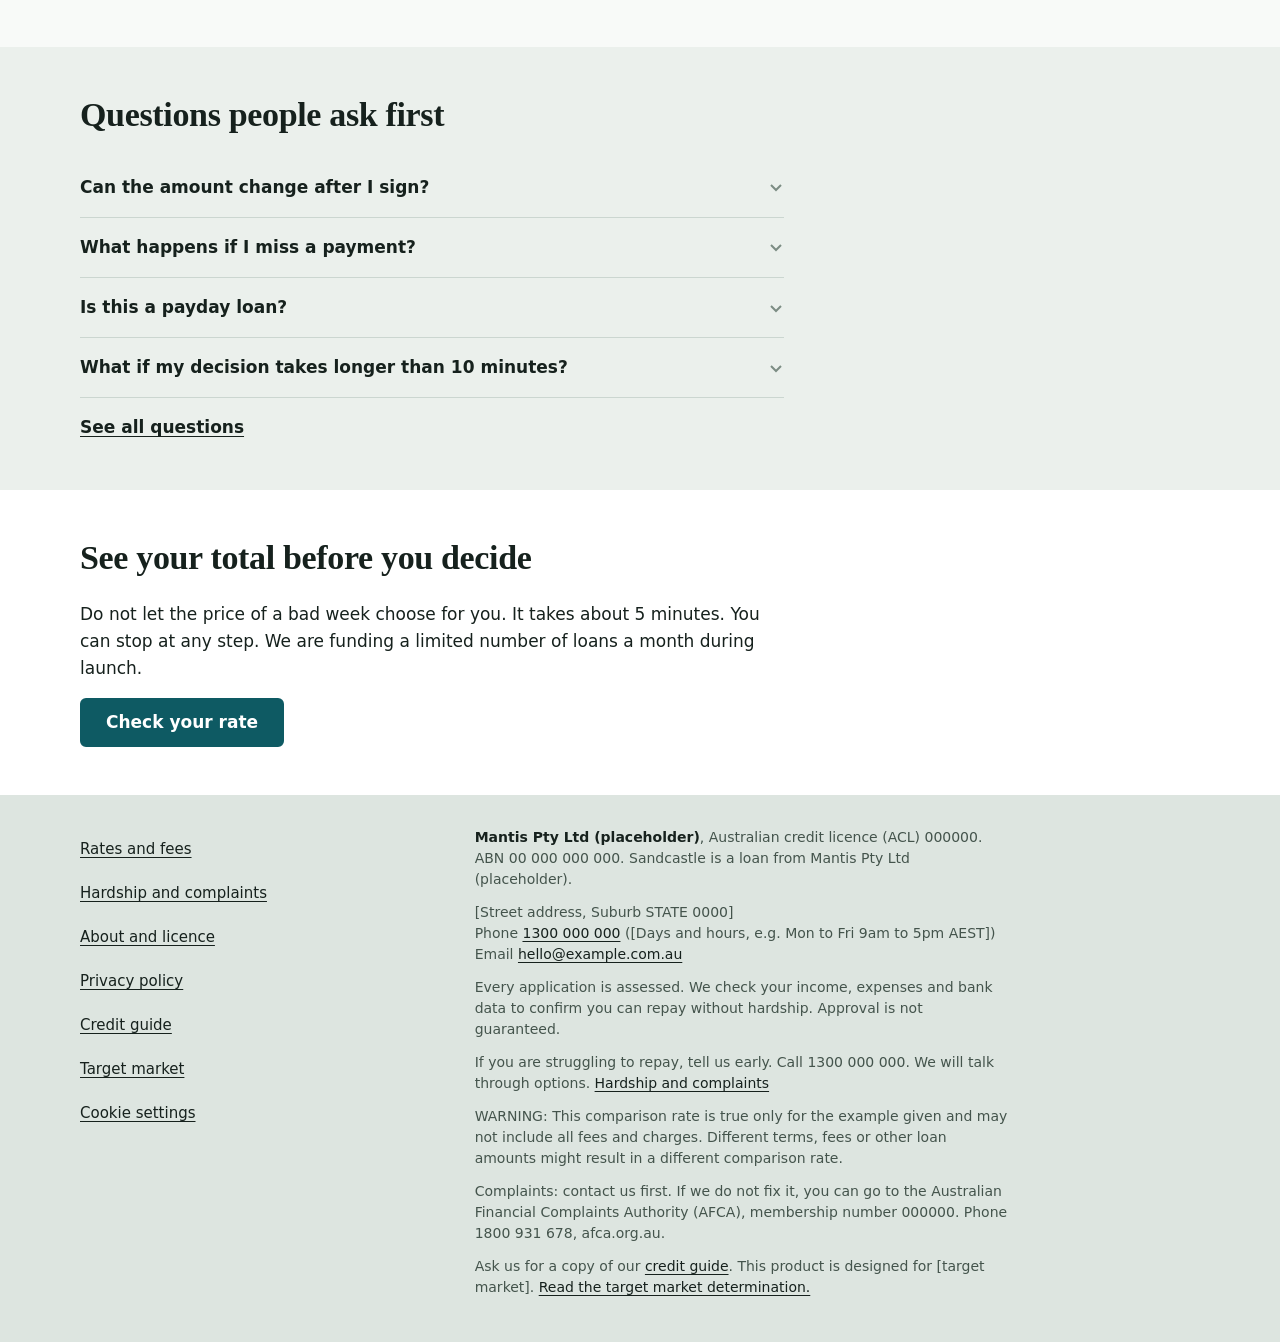
==== commit ba08183b: "Board changes 9 Nov 2026: 48% over 6 to 18 months, $250/$400 fee; prototype banner and noindex; sour" ====
--- a/docs/index.html
+++ b/docs/index.html
@@ -3,13 +3,14 @@
 <head>
   <meta charset="utf-8">
   <meta name="viewport" content="width=device-width, initial-scale=1, viewport-fit=cover">
+  <meta name="robots" content="noindex, nofollow">
   <title>Sandcastle personal loan: a decision in 10 minutes</title>
-  <meta name="description" content="A personal loan of $2,001 to $5,000 for pay that changes week to week. A decision in 10 minutes once your bank is linked, or the $400 fee is waived. Every application is assessed.">
+  <meta name="description" content="A personal loan of $2,001 to $5,000 for pay that changes week to week. A decision in 10 minutes once your bank is linked, or the establishment fee is waived. Every application is assessed.">
   <link rel="canonical" href="https://cktc.github.io/sandcastle-site/">
   <meta property="og:type" content="website">
   <meta property="og:site_name" content="Sandcastle">
   <meta property="og:title" content="Sandcastle personal loan: a decision in 10 minutes">
-  <meta property="og:description" content="A personal loan of $2,001 to $5,000 for pay that changes week to week. A decision in 10 minutes once your bank is linked, or the $400 fee is waived. Every application is assessed.">
+  <meta property="og:description" content="A personal loan of $2,001 to $5,000 for pay that changes week to week. A decision in 10 minutes once your bank is linked, or the establishment fee is waived. Every application is assessed.">
   <meta property="og:url" content="https://cktc.github.io/sandcastle-site/">
   <meta name="twitter:card" content="summary">
   <meta name="referrer" content="strict-origin-when-cross-origin">
@@ -40,6 +41,7 @@
 </head>
 <body>
 <a class="skip-link" href="#main">Skip to main content</a>
+<div class="proto-banner" role="note" data-testid="prototype-banner"><div class="container"><p>Concept prototype. Sandcastle is a working name and does not offer credit. No application is submitted.</p></div></div>
 <header class="site-header">
   <div class="container site-header__inner">
     <a class="wordmark" href="index.html" data-testid="wordmark"><svg class="wordmark__mark" viewBox="0 0 28 28" aria-hidden="true"><path d="M5 20C5 11 10 5 19 5c0 9-5 15-14 15z"/><path d="M11 24c0-7 4-11 12-11 0 7-4 11-12 11z"/></svg><span data-cfg="BRAND_NAME">Sandcastle</span></a>
@@ -60,7 +62,7 @@
 <section class="hero" data-testid="hero"><div class="container hero__grid">
   <div>
     <h1 class="display hero__title">A personal loan for pay that changes week to week.</h1>
-    <p class="lede hero__sub">Borrow $2,001 to $5,000 over 3 to 12 months. Link your bank in business hours and you have a decision in <span data-cfg="DECISION_PROMISE_MINUTES">10</span> minutes, or the <span data-cfg="FEE_WAIVER_AMOUNT">$400</span> fee is waived. A decision, not an approval.</p>
+    <p class="lede hero__sub">Borrow $2,001 to $5,000 over 6 to 18 months. Link your bank in business hours and you have a decision in <span data-cfg="DECISION_PROMISE_MINUTES">10</span> minutes, or the establishment fee is waived. A decision, not an approval.</p>
     <!-- Positioning (Dunford, 9 Nov 2026): category plus differentiator in the hero; the known total moves to proof below. [VERIFY: counsel] on the guarantee wording -->
     <!-- [PLACEHOLDER: "equal" assumes monthly repayments] -->
     <div class="hero__actions">
@@ -77,14 +79,14 @@
     <!-- [PLACEHOLDER: all figures are computed in config.js from the spec's rate card] -->
     <dl class="ledger" data-testid="cost-strip-ledger">
   <div class="ledger__row"><dt>You borrow</dt><dd><span data-cfg="EXAMPLE_AMOUNT">$3,100</span></dd></div>
-  <div class="ledger__row"><dt>Over</dt><dd><span data-cfg="EXAMPLE_TERM">12 months</span></dd></div>
-  <div class="ledger__row"><dt>Each month you repay</dt><dd><span data-cfg="EXAMPLE_MONTHLY">$372.93</span></dd></div>
-  <div class="ledger__row"><dt>Establishment fee</dt><dd><span data-cfg="EXAMPLE_FEE">$400</span></dd></div>
+  <div class="ledger__row"><dt>Over</dt><dd><span data-cfg="EXAMPLE_TERM">18 months</span></dd></div>
+  <div class="ledger__row"><dt>Each month you repay</dt><dd><span data-cfg="EXAMPLE_MONTHLY">$264.63</span></dd></div>
+  <div class="ledger__row"><dt>Establishment fee</dt><dd><span data-cfg="EXAMPLE_FEE">$250</span></dd></div>
   <div class="ledger__row"><dt>Interest rate</dt><dd><span data-cfg="RATE_REP">48.00%</span> p.a.</dd></div>
-  <div class="ledger__row"><dt>Comparison rate</dt><dd><span data-cfg="COMPARISON_RATE_EXAMPLE">73.87%</span> p.a.*</dd></div>
+  <div class="ledger__row"><dt>Comparison rate</dt><dd><span data-cfg="COMPARISON_RATE_EXAMPLE">59.67%</span> p.a.*</dd></div>
 </dl>
 <dl class="ledger" data-testid="total-repay">
-  <div class="ledger__row ledger__row--total"><dt>You repay in total</dt><dd><span data-cfg="EXAMPLE_TOTAL">$4,475.16</span></dd></div>
+  <div class="ledger__row ledger__row--total"><dt>You repay in total</dt><dd><span data-cfg="EXAMPLE_TOTAL">$4,763.34</span></dd></div>
 </dl>
     <p class="cost-strip__foot">Example only. Your rate depends on your assessment. Rates range from <span data-cfg="RATE_MIN">20%</span> to <span data-cfg="RATE_MAX">48%</span> p.a. <a href="rates.html">See the full rate card.</a></p>
   </div>
@@ -98,7 +100,7 @@
   <div class="grid-2">
     <div class="callout" data-testid="promise-decision">
       <h3>The 10-minute decision</h3>
-      <p>Link your bank in business hours and you have a decision in <span data-cfg="DECISION_PROMISE_MINUTES">10</span> minutes, or the <span data-cfg="FEE_WAIVER_AMOUNT">$400</span> establishment fee is waived.</p>
+      <p>Link your bank in business hours and you have a decision in <span data-cfg="DECISION_PROMISE_MINUTES">10</span> minutes, or the establishment fee is waived.</p>
       <p><strong>A decision, not an approval.</strong> Every application is assessed.</p>
       <!-- [VERIFY: counsel] and [OPS: measure the time before any public claim, RG 234] -->
     </div>
@@ -112,9 +114,9 @@
 
 <section class="section section--alt" data-testid="stakes"><div class="container">
   <h2>Most lenders judge the shape of your pay, not whether you can repay</h2>
-  <p>Two matching pay credits and you are in. A casual roster, a second job, a few nights driving, and the limit is a few hundred dollars or the answer is no. The shape of your pay is not the same as your capacity to repay it.</p>
+  <p>Many lenders want a regular wage. Beforepay's own FAQ says people who are paid irregularly do not qualify. A casual roster, a second job, a few nights driving, and the answer is often no. The shape of your pay is not the same as your capacity to repay it.</p>
   <p>We read three months of your bank earnings, quiet weeks included, and set the repayment from those. Every application is assessed. If the answer is no, we tell you why and what would change it.</p>
-  <!-- [VERIFY: counsel] the "few hundred dollars" line describes competitors' published limits (Beforepay new-customer limits $50 to $1,000); keep generic -->
+  <!-- [VERIFY: counsel] the "Beforepay's own FAQ" claim about irregular pay describes a competitor; confirm it is current and accurate before launch; keep generic. Source: https://www.beforepay.com.au/ -->
   <p>Then the bill. The car fails its roadworthy. A tooth cracks. The bond is due before the old one comes back. In a rush it is easy to take the first offer and learn the real cost later. A loan should show its full cost before you sign.</p>
   <div class="callout">
     <p><strong>Without the total, you can sign for a price you only learn later.</strong></p>
@@ -126,7 +128,7 @@
   <h2>Four things included</h2>
   <ul class="tick-list" data-testid="extras">
     <li><strong>Payday match.</strong> Repayments land on your payday, and you get <span data-cfg="FREE_DATE_MOVES">one</span> free date move a year.</li>
-    <li><strong>Early exit, no fee.</strong> Pay it off whenever you like and pay nothing extra. Clear the <span data-cfg="EXAMPLE_AMOUNT">$3,100</span> example at month <span data-cfg="EARLY_EXIT_MONTH">6</span> and you save about <span data-cfg="EARLY_EXIT_SAVING">$283</span>.</li>
+    <li><strong>Early exit, no fee.</strong> Pay it off whenever you like and pay nothing extra. Clear the <span data-cfg="EXAMPLE_AMOUNT">$3,100</span> example at month <span data-cfg="EARLY_EXIT_MONTH">9</span> and you save about <span data-cfg="EARLY_EXIT_SAVING">$414</span>.</li>
     <li><strong>Your amount is yours.</strong> No limit cuts or recalls while you keep to the contract. <!-- [VERIFY: counsel] wording flagged by the QA review; keep the condition --></li>
     <li><strong>Good-payer rate.</strong> After <span data-cfg="GOOD_PAYER_REPAYMENTS">six</span> on-time repayments you are eligible for a lower rate on any later loan. <!-- [VERIFY: counsel] "eligible for", never "will get"; inducement to re-borrow --></li>
   </ul>
@@ -151,15 +153,15 @@
 <section class="section" data-testid="plan"><div class="container">
   <h2>How it works in three steps</h2>
   <ol class="steps">
-    <li class="step"><span class="step__num" aria-hidden="true">1</span><h3 class="step__title">Check your rate</h3><p class="step__text">Pick the amount and term. Answer four quick questions. Connect your bank, read-only. You see your rate and total before you commit. Link your bank in business hours and you have a decision in <span data-cfg="DECISION_PROMISE_MINUTES">10</span> minutes, or the <span data-cfg="FEE_WAIVER_AMOUNT">$400</span> fee is waived.</p></li>
-    <li class="step"><span class="step__num" aria-hidden="true">2</span><h3 class="step__title">Choose your repayments</h3><p class="step__text">Pick 3 to 12 months. Each repayment is the same. Repay early and pay no early-repayment fee.</p></li>
+    <li class="step"><span class="step__num" aria-hidden="true">1</span><h3 class="step__title">Check your rate</h3><p class="step__text">Pick the amount and term. Answer four quick questions. Connect your bank, read-only. You see your rate and total before you commit. Link your bank in business hours and you have a decision in <span data-cfg="DECISION_PROMISE_MINUTES">10</span> minutes, or the establishment fee is waived.</p></li>
+    <li class="step"><span class="step__num" aria-hidden="true">2</span><h3 class="step__title">Choose your repayments</h3><p class="step__text">Pick 6 to 18 months. Each repayment is the same. Repay early and pay no early-repayment fee.</p></li>
     <li class="step"><span class="step__num" aria-hidden="true">3</span><h3 class="step__title">Get your money</h3><p class="step__text">Once approved and signed, we pay it into your bank account.</p><!-- [PLACEHOLDER: no funding-time claim; state a time only if Mantis measures it (FUNDS_TIME in config.js)] --></li>
   </ol>
   <div class="cta-row"><a class="btn btn--primary" href="apply.html" data-cta="plan-check-rate" data-testid="cta-plan">Check your rate</a></div>
   <p class="plan__note" data-testid="responsible-lending">Every application is assessed. We check your income, expenses and bank data to confirm you can repay without hardship. Approval is not guaranteed.</p>
   <details class="read-more reading-block" data-testid="read-more">
     <summary>Read more</summary>
-    <p><span data-cfg="BRAND_NAME">Sandcastle</span> is a personal loan of $2,001 to $5,000 from Mantis, over 3 to 12 months with equal repayments. Your rate is set from your income and spending, and your credit history where we use it. Every application is assessed. You see the rate, repayment and total before you accept. Repay early with no fee.</p>
+    <p><span data-cfg="BRAND_NAME">Sandcastle</span> is a personal loan of $2,001 to $5,000 from Mantis, over 6 to 18 months with equal repayments. Your rate is set from your income and spending, and your credit history where we use it. Every application is assessed. You see the rate, repayment and total before you accept. Repay early with no fee.</p>
     <!-- [open item 6: confirm assessment inputs] -->
   </details>
 </div></section>
@@ -176,7 +178,7 @@
 </details>
 <details class="faq__item" data-testid="faq-item">
   <summary class="faq__q"><span>Is this a payday loan?</span> <!-- [VERIFY] counsel: wording flagged by StoryBrand review --><svg class="faq__chevron" viewBox="0 0 16 16" aria-hidden="true"><path d="M3 6l5 5 5-5"/></svg></summary>
-  <div class="faq__a"><p>It is a personal loan of $2,001 to $5,000 over 3 to 12 months, with equal repayments. You repay it with interest and fees. It is not an advance on your next pay.</p></div><!-- [VERIFY: counsel before any flat "No"] -->
+  <div class="faq__a"><p>It is a personal loan of $2,001 to $5,000 over 6 to 18 months, with equal repayments. You repay it with interest and fees. It is not an advance on your next pay.</p></div><!-- [VERIFY: counsel before any flat "No"] -->
 </details>
 <details class="faq__item" data-testid="faq-item">
   <summary class="faq__q"><span>What if my decision takes longer than <span data-cfg="DECISION_PROMISE_MINUTES">10</span> minutes?</span><svg class="faq__chevron" viewBox="0 0 16 16" aria-hidden="true"><path d="M3 6l5 5 5-5"/></svg></summary>
--- a/docs/assets/css/components.css
+++ b/docs/assets/css/components.css
@@ -237,3 +237,7 @@
 
 /* Flags placeholder pricing next to the comparison rate. Remove once pricing and legal sign off. */
 .placeholder-note { display: block; margin-top: var(--space-1); font-size: var(--fs-xs); line-height: 1.5; font-weight: 400; color: var(--text-2); }
+
+/* Prototype banner: site-wide, above the header. Remove with the noindex meta at launch (README, pre-launch blockers). */
+.proto-banner { background: var(--surface-sunk); color: var(--text); border-bottom: 1px solid var(--border-strong); padding-block: var(--space-2); }
+.proto-banner p { margin: 0; font-size: var(--fs-xs); font-weight: 600; line-height: 1.4; }
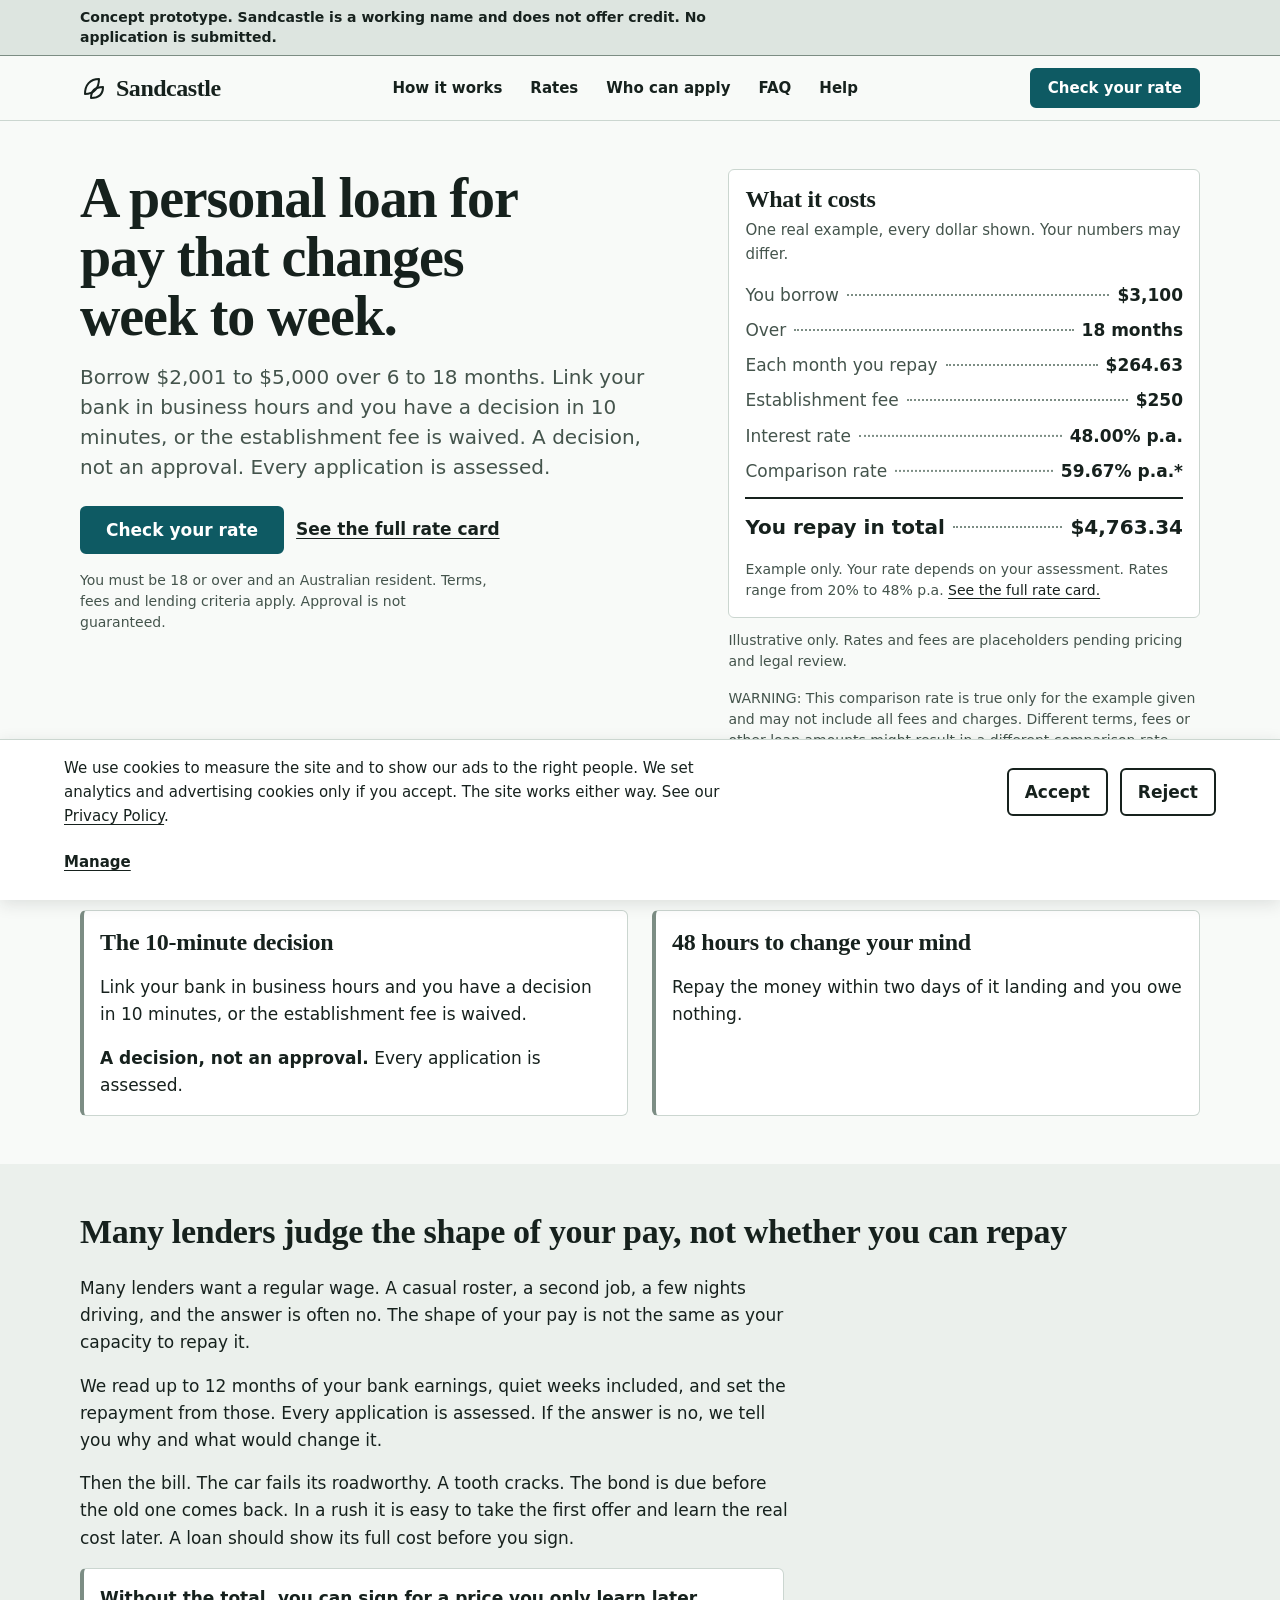
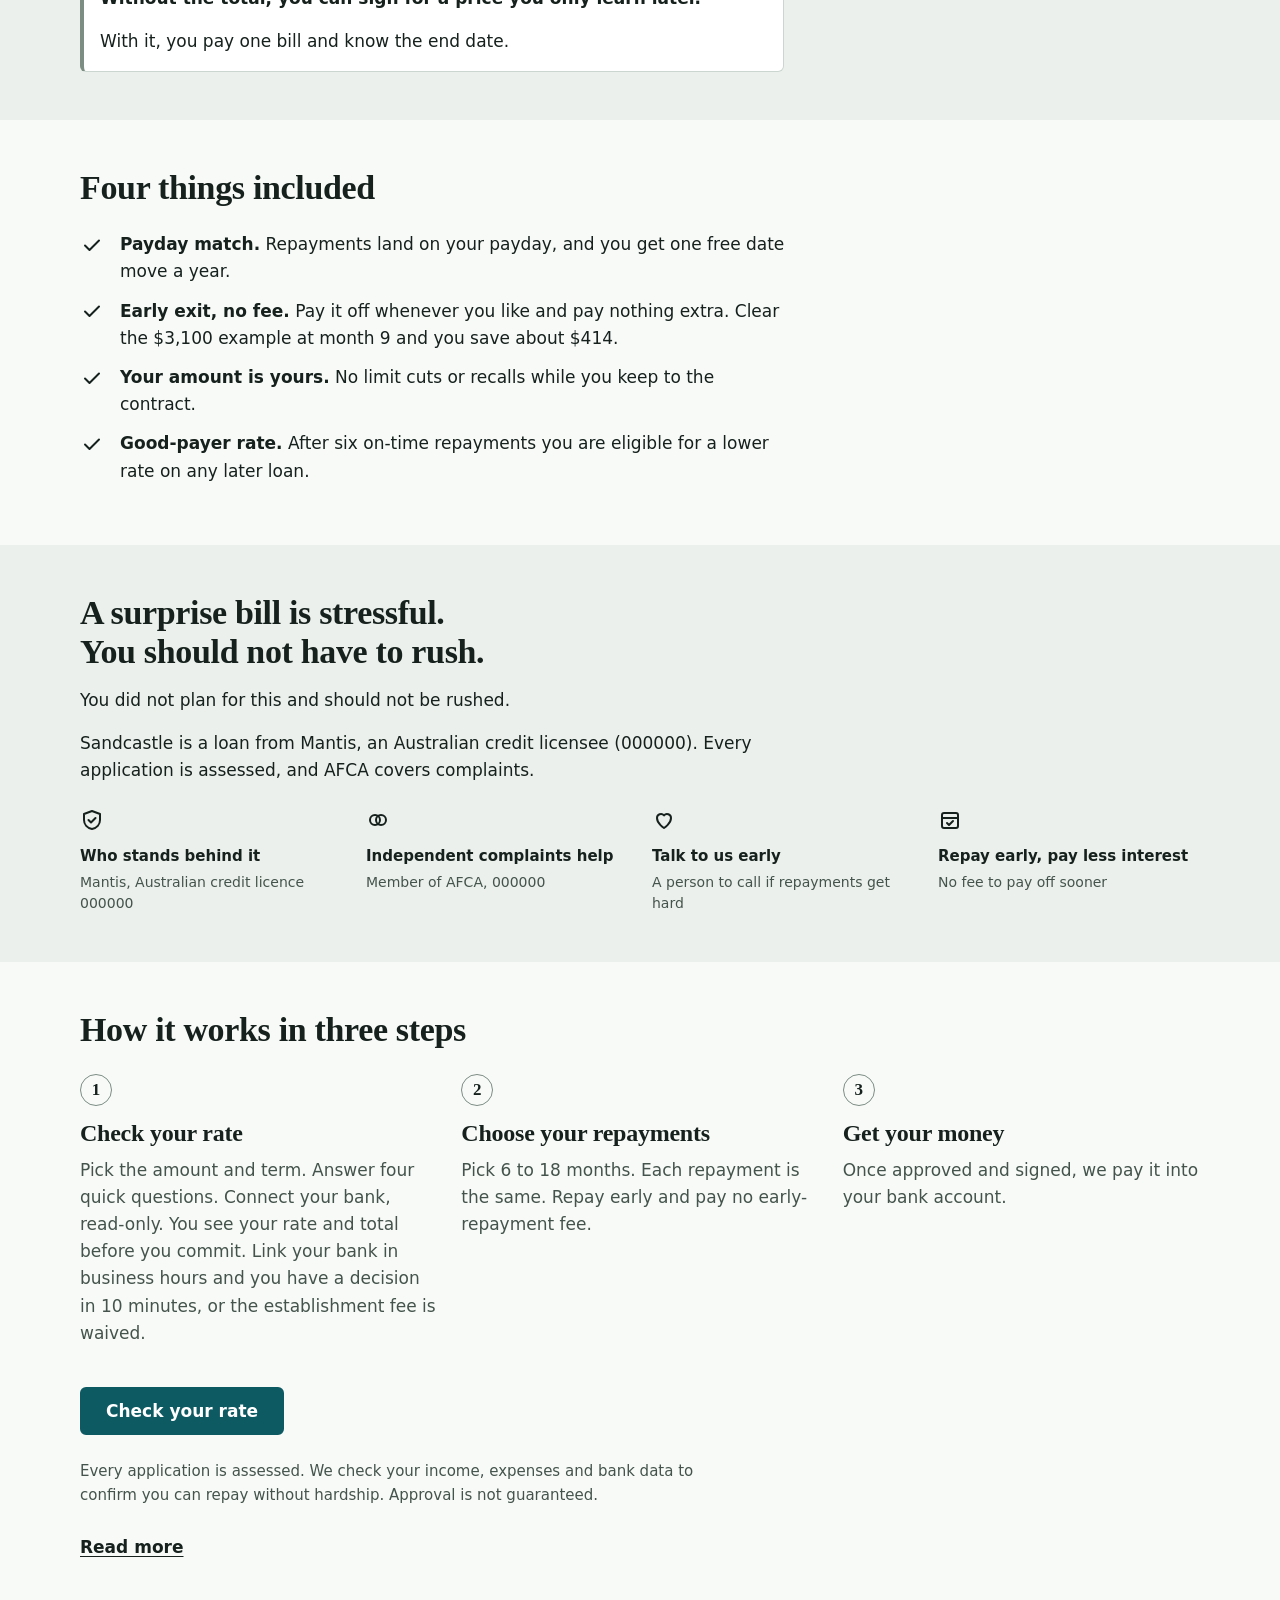
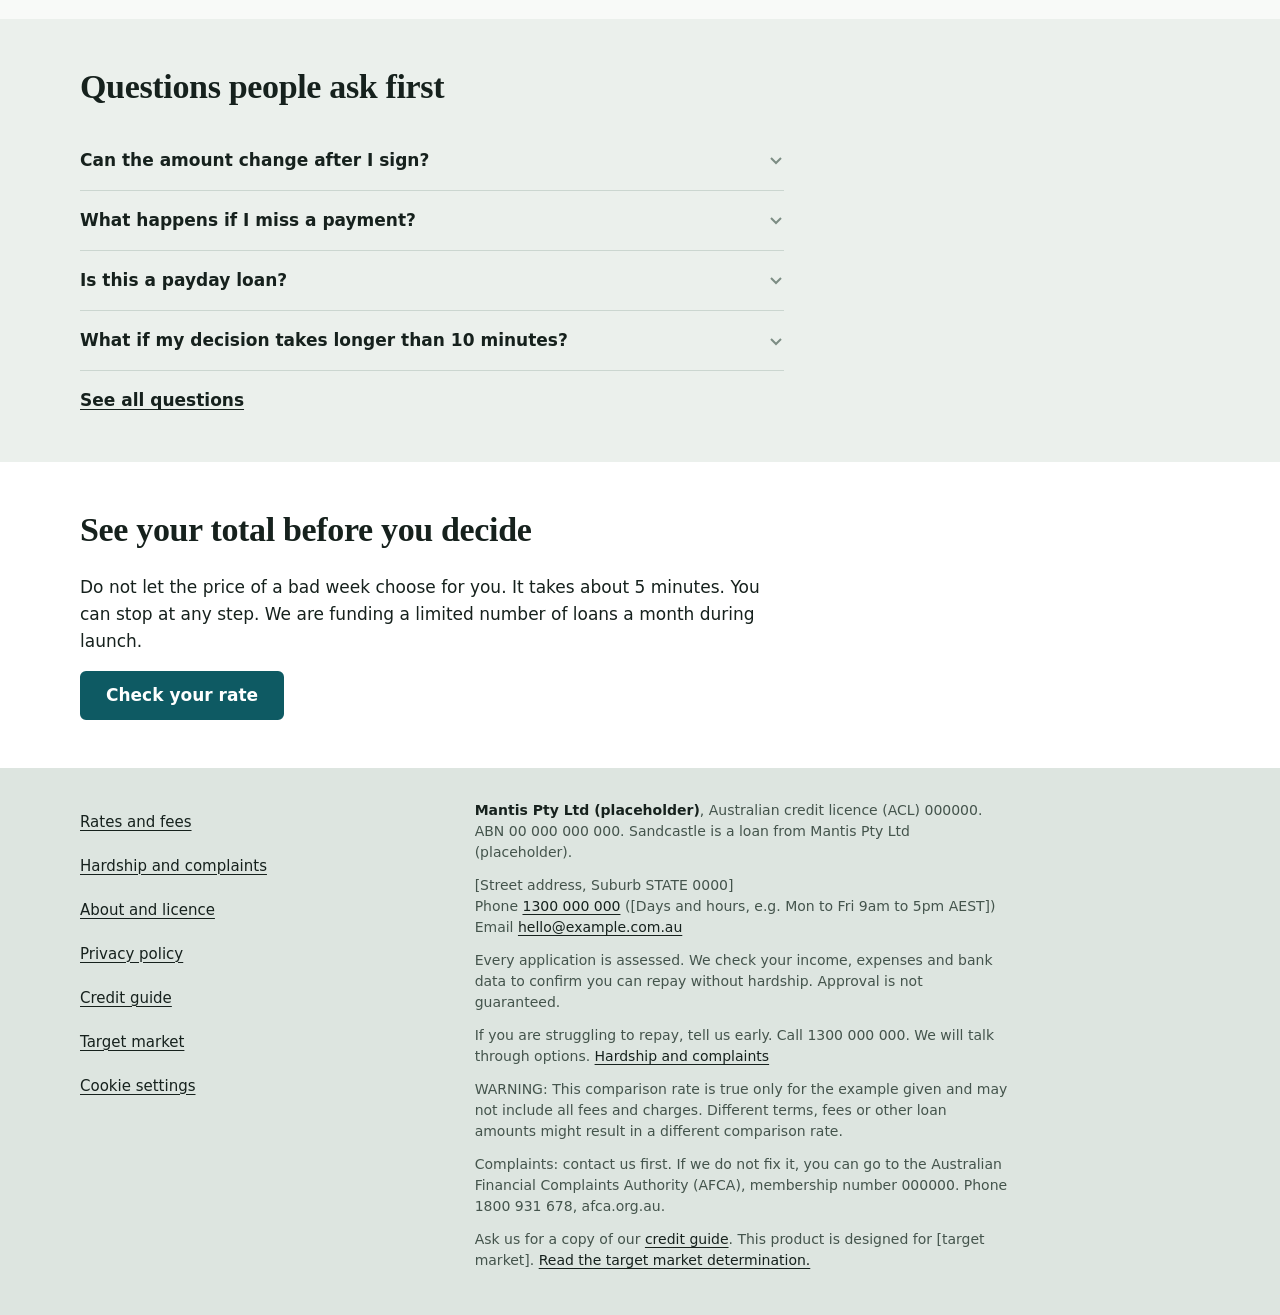
==== commit 95fbd2c1: "Fix guru-review defects: assessed line beside the 10-minute promise, many lenders, no competitor nam" ====
--- a/docs/index.html
+++ b/docs/index.html
@@ -62,7 +62,7 @@
 <section class="hero" data-testid="hero"><div class="container hero__grid">
   <div>
     <h1 class="display hero__title">A personal loan for pay that changes week to week.</h1>
-    <p class="lede hero__sub">Borrow $2,001 to $5,000 over 6 to 18 months. Link your bank in business hours and you have a decision in <span data-cfg="DECISION_PROMISE_MINUTES">10</span> minutes, or the establishment fee is waived. A decision, not an approval.</p>
+    <p class="lede hero__sub">Borrow $2,001 to $5,000 over 6 to 18 months. Link your bank in business hours and you have a decision in <span data-cfg="DECISION_PROMISE_MINUTES">10</span> minutes, or the establishment fee is waived. A decision, not an approval. Every application is assessed.</p>
     <!-- Positioning (Dunford, 9 Nov 2026): category plus differentiator in the hero; the known total moves to proof below. [VERIFY: counsel] on the guarantee wording -->
     <!-- [PLACEHOLDER: "equal" assumes monthly repayments] -->
     <div class="hero__actions">
@@ -113,10 +113,10 @@
 </div></section>
 
 <section class="section section--alt" data-testid="stakes"><div class="container">
-  <h2>Most lenders judge the shape of your pay, not whether you can repay</h2>
-  <p>Many lenders want a regular wage. Beforepay's own FAQ says people who are paid irregularly do not qualify. A casual roster, a second job, a few nights driving, and the answer is often no. The shape of your pay is not the same as your capacity to repay it.</p>
-  <p>We read three months of your bank earnings, quiet weeks included, and set the repayment from those. Every application is assessed. If the answer is no, we tell you why and what would change it.</p>
-  <!-- [VERIFY: counsel] the "Beforepay's own FAQ" claim about irregular pay describes a competitor; confirm it is current and accurate before launch; keep generic. Source: https://www.beforepay.com.au/ -->
+  <h2>Many lenders judge the shape of your pay, not whether you can repay</h2>
+  <p>Many lenders want a regular wage. A casual roster, a second job, a few nights driving, and the answer is often no. The shape of your pay is not the same as your capacity to repay it.</p>
+  <p>We read up to 12 months of your bank earnings, quiet weeks included, and set the repayment from those. Every application is assessed. If the answer is no, we tell you why and what would change it.</p>
+  <!-- D25: no competitor named in customer copy. -->
   <p>Then the bill. The car fails its roadworthy. A tooth cracks. The bond is due before the old one comes back. In a rush it is easy to take the first offer and learn the real cost later. A loan should show its full cost before you sign.</p>
   <div class="callout">
     <p><strong>Without the total, you can sign for a price you only learn later.</strong></p>
